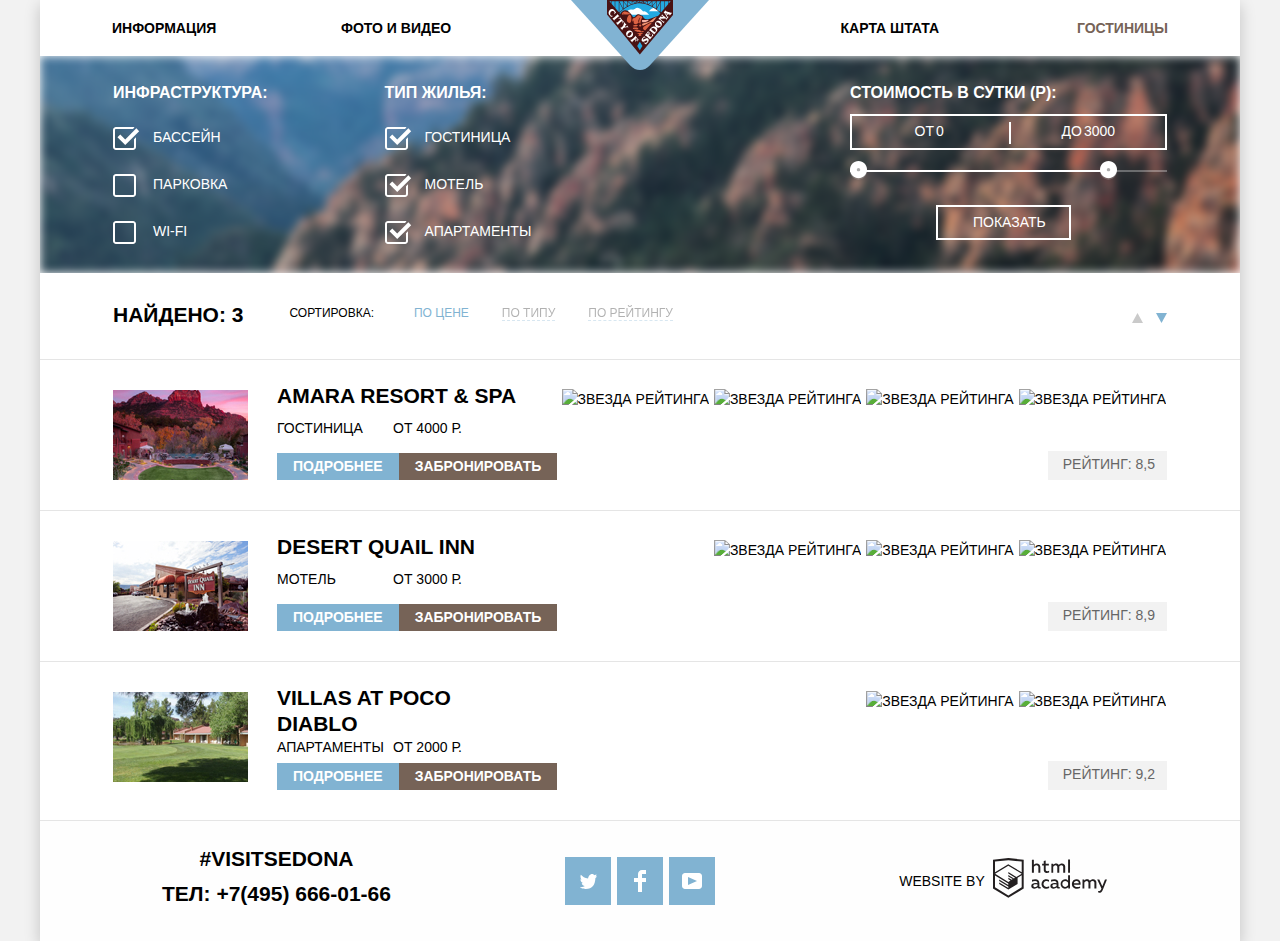
==== hotels.html @ 49b1ed69 "Декоративные элементы" ====
<!DOCTYPE html>
<html class="page" lang="ru">
  <head>
    <meta charset="utf-8">
    <title>HTML Academy: Седона</title>
    <link href="css/normalize.css" rel="stylesheet">
    <link href="css/style.css" rel="stylesheet">
  </head>
  <body class="page-body">

    <div class="page-wrapper">
      <header class="main-header">
        <nav class="main-navigation">
          <a class="main-header-logo" href="index.html">
            <img src="img/logo.svg" width="138" height="70" alt="Город Седона">
          </a>
          <ul class="site-navigation">
            <li class="menu-first-item"><a href="#">Информация</a></li>
            <li class="menu-second-item"><a href="#">Фото и видео</a></li>
            <li class="menu-third-item"><a href="#">Карта штата</a></li>
            <li class="menu-fourth-item link-current"><a href="hotels.html">Гостиницы</a></li>
          </ul>
        </nav>
      </header>

      <main class="container">
        <section class="filters-section">
          <div class="background-blur"></div>
          <div class="filters-wrapper">
            <h2 class="visually-hidden">Фильтр гостиниц</h2>
            <form class="filter" method="get" action="https://echo.htmlacademy.ru">
              <fieldset class="filter-item infrastructure-filter">
                <legend>Инфраструктура:</legend>
                <ul>
                  <li class="filter-option filter-checkbox">
                    <input class="visually-hidden filter-input-checkbox filter-input" type="checkbox" name="pool" id="filter-pool" value="Бассейн" checked>
                    <label for="filter-pool">Бассейн</label>
                  </li>
                  <li class="filter-option filter-checkbox">
                    <input class="visually-hidden filter-input-checkbox filter-input" type="checkbox" name="parking" id="filter-parking" value="Парковка">
                    <label for="filter-parking">Парковка</label>
                  </li>
                  <li class="filter-option filter-checkbox">
                    <input class="visually-hidden filter-input-checkbox filter-input" type="checkbox" name="wifi" id="filter-wifi" value="Wi-fi">
                    <label for="filter-wifi">Wi-fi</label>
                  </li>
                </ul>
              </fieldset>
              <fieldset class="filter-item hotel-type-filter">
                <legend>Тип жилья:</legend>
                <ul>
                  <li class="filter-option filter-checkbox">
                    <input class="visually-hidden filter-input-checkbox filter-input" type="checkbox" name="hotel" id="filter-hotel" value="Гостиница" checked>
                    <label for="filter-hotel">Гостиница</label>
                  </li>
                  <li class="filter-option filter-checkbox">
                    <input class="visually-hidden filter-input-checkbox filter-input" type="checkbox" name="motel" id="filter-motel" value="Мотель" checked>
                    <label for="filter-motel">Мотель</label>
                  </li>
                  <li class="filter-option filter-checkbox">
                    <input class="visually-hidden filter-input-checkbox filter-input" type="checkbox" name="apartament" id="filter-apartament" value="Апартаменты" checked>
                    <label for="filter-apartament">Апартаменты</label>
                  </li>
                </ul>
              </fieldset>
              <div class="filter-item-wrapper">
                <fieldset class="filter-item price-filter">
                  <legend>Стоимость в сутки (р):</legend>
                  <div class="range-filter">
                    <div class="price-controls">
                      <label class="min-price">
                      от <input type="number" name="min-price" value="0">
                      </label>
                      <label class="max-price">
                      до <input type="number" name="max-price" value="3000">
                      </label>
                    </div>
                    <div class="range-controls">
                      <div class="scale">
                        <div class="bar" style="width: 80%"></div>
                      </div>
                      <div class="toggle toggle-min" style="left: 0"></div>
                      <div class="toggle toggle-max" style="left: 250px"></div>
                    </div>
                  </div>
                </fieldset>
                <input class="show-button" type="submit" value="Показать">
              </div>
            </form>
          </div>
        </section>
        <section class="hotels">
          <h2 class="visually-hidden">Список гостиниц</h2>
          <div class="sort">
            <h3>Найдено: 3</h3>
            <div class="sort-section">
              <span>Сортировка:</span>
              <ul class="sort-list">
                <li class="sort-current"><a href="#">По цене</a></li>
                <li><a href="#">По типу</a></li>
                <li><a href="#">По рейтингу</a></li>
              </ul>
            </div>
            <div class="sort-direction">
              <a class="up" href="#">
                <span class="visually-hidden">По возрастанию</span>
                <svg width="11" height="10" viewBox="0 0 11 10" fill="none" xmlns="http://www.w3.org/2000/svg">
                  <path d="M5.5 0L0 10H11L5.5 0Z" fill="#CACACA"/>
                </svg>
              </a>
              <a class="down current-direction" href="#">
                <span class="visually-hidden">По убыванию</span>
                <svg width="11" height="10" viewBox="0 0 11 10" fill="none" xmlns="http://www.w3.org/2000/svg">
                  <path d="M5.5 10L0 0H11" fill="#81B3D2"/>
                </svg>
              </a>
            </div>
          </div>
          <ul class="hotels-list">
            <li class="hotels-item">
              <img class="hotels-image" src="img/Amara.jpg" width="135" height="90" alt="Гостиница Amara Resort & Spa">
              <div class="hotels-description">
                <h3><a class="hotels-name" href="#">Amara Resort & Spa</a></h3>
                <div class="price-wrapper">
                  <p>гостиница</p>
                  <p class="price">от <span>4000</span> р.</p>
                </div>
                <div class="hotels-action">
                  <button class="learn-more-button" type="button">Подробнее</button>
                  <button class="reservation-button" type="button">Забронировать</button>
                </div>
              </div>
              <div class="rating-container">
                <div>
                  <img src="img/star.svg" width="18" height="17" alt="звезда рейтинга">
                  <img src="img/star.svg" width="18" height="17" alt="звезда рейтинга">
                  <img src="img/star.svg" width="18" height="17" alt="звезда рейтинга">
                  <img src="img/star.svg" width="18" height="17" alt="звезда рейтинга">
                </div>
                <p class="rating">Рейтинг: 8,5</p>
              </div>
            </li>
            <li class="hotels-item">
              <img class="hotels-image" src="img/Desert.jpg" width="135" height="90" alt="Мотель Desert Quail Inn">
              <div class="hotels-description">
                <h3><a class="hotels-name" href="#">Desert Quail Inn</a></h3>
                <div class="price-wrapper">
                  <p>мотель</p>
                  <p class="price">от <span>3000</span> р.</p>
                </div>
                <div class="hotels-action">
                  <button class="learn-more-button" type="button">Подробнее</button>
                  <button class="reservation-button" type="button">Забронировать</button>
                </div>
              </div>
              <div class="rating-container">
                <div>
                  <img src="img/star.svg" width="18" height="17" alt="звезда рейтинга">
                  <img src="img/star.svg" width="18" height="17" alt="звезда рейтинга">
                  <img src="img/star.svg" width="18" height="17" alt="звезда рейтинга">
                </div>
                <p class="rating">Рейтинг: 8,9</p>
              </div>
            </li>
            <li class="hotels-item">
              <img class="hotels-image" src="img/Villas.jpg" width="135" height="90" alt="Апартаменты Villas at Poco Diablo">
              <div class="hotels-description">
                <h3><a class="hotels-name" href="#">Villas at Poco Diablo</a></h3>
                <div class="price-wrapper">
                  <p>апартаменты</p>
                  <p class="price">от <span>2000</span> р.</p>
                </div>
                <div class="hotels-action">
                  <button class="learn-more-button" type="button">Подробнее</button>
                  <button class="reservation-button" type="button">Забронировать</button>
                </div>
              </div>
              <div class="rating-container">
                <div>
                  <img src="img/star.svg" width="18" height="17" alt="звезда рейтинга">
                  <img src="img/star.svg" width="18" height="17" alt="звезда рейтинга">
                </div>
                <p class="rating">Рейтинг: 9,2</p>
              </div>
            </li>
          </ul>
        </section>
      </main>

      <footer class="main-footer">
        <div class="footer-contacts">
          <h3>#visitSEDONA</h3>
          <p>ТЕЛ: <a class="contacts-phone" href="tel:84956660166">+7(495) 666-01-66</a></p>
        </div>
        <div class="footer-social">
          <ul class="social-list">
            <li class="social-item">
              <a class="social-button" href="#">
                <span class="visually-hidden">Твиттер</span>
                <svg width="17" height="16" viewBox="0 0 17 16" fill="none" xmlns="http://www.w3.org/2000/svg">
                  <path d="M10.95 1.14409C12.635 0.648089 13.934 1.41409 14.527 2.32309C15.2 2.09209 15.858 1.84209 16.538 1.61509C16.5249 2.30145 16.2117 2.94761 15.681 3.38309C16.366 3.55309 16.985 2.89209 16.985 2.89209C16.816 3.89209 15.979 4.68009 15.422 4.91609C15.191 11.6661 12.247 16.1331 5.34498 15.9981H4.89898C4.48898 15.9981 0.734977 15.5381 0.000976562 14.1111C2.27198 14.3071 3.89398 13.6891 4.69398 12.9341C3.73398 12.6341 2.01498 12.4571 1.71498 9.98409C2.06398 10.0901 2.27898 10.2121 2.90498 10.1031C1.70498 9.24709 0.373977 8.53009 0.447977 6.33009C0.732977 6.65809 1.51498 6.86609 1.78798 6.80209C1.08498 6.56109 -0.182023 3.44209 0.893977 1.85009C2.71198 3.70409 4.62898 5.45609 8.04598 5.62309C8.25398 3.33009 9.18298 1.79309 10.95 1.14409Z" fill="white"/>
                </svg>
              </a>
            </li>
            <li class="social-item">
              <a class="social-button" href="#">
                <span class="visually-hidden">Фейсбук</span>
                <svg width="12" height="22" viewBox="0 0 12 22" fill="none" xmlns="http://www.w3.org/2000/svg">
                  <path d="M12 4V0H8C5.79086 0 4 1.79086 4 4V8H0V12H4V22H8V12H12V8H8V4H12Z" fill="white"/>
                </svg>
              </a>
            </li>
            <li class="social-item">
              <a class="social-button" href="#">
                <span class="visually-hidden">Ютуб</span>
                <svg width="20" height="16" viewBox="0 0 20 16" fill="none" xmlns="http://www.w3.org/2000/svg">
                  <path fill-rule="evenodd" clip-rule="evenodd" d="M3 0H17C18.65 0 20 1.35 20 3V13C20 14.65 18.65 16 17 16H3C1.35 16 0 14.65 0 13V3C0 1.35 1.35 0 3 0ZM6.027 4.002V11.998L15.014 8L6.027 4.002Z" fill="white"/>
                </svg>
              </a>
            </li>
          </ul>
        </div>
        <div class="footer-copyright">
          <p class="copyright-link">
            <span>Website by</span>
            <a href="https://htmlacademy.ru/intensive/htmlcss">
              <span class="visually-hidden">HTML Academy</span>
              <svg width="115" height="41" viewBox="0 0 115 41" fill="none" xmlns="http://www.w3.org/2000/svg">
              <path fill-rule="evenodd" clip-rule="evenodd" d="M15.5197 1.05737H15.3509L0 2.71895V31.4945L15.3509 40.8382L30.7018 31.4945V2.71895L15.5197 1.05737ZM77.0183 2.62185H75.0876V15.7311H77.0183V2.62185ZM40.8619 2.63264V7.76843C41.6131 6.9864 42.6386 6.5436 43.7105 6.53843C44.6823 6.47908 45.6329 6.84495 46.3253 7.54479C47.0177 8.24462 47.3866 9.21244 47.3399 10.2068V15.7634H45.367V10.4658C45.4231 9.94897 45.2754 9.43059 44.9566 9.02553C44.6377 8.62047 44.174 8.36218 43.6683 8.3079H43.3518C42.3456 8.36979 41.4321 8.9295 40.9041 9.80764V15.7634H38.8995V2.63264H40.8619ZM77.0183 31.4837H75.2775V30.0595C74.4828 31.1353 73.23 31.7538 71.9119 31.7211C69.4751 31.5528 67.5825 29.4822 67.5825 26.9845C67.5825 24.4867 69.4751 22.4162 71.9119 22.2479C73.1195 22.2052 74.2818 22.7203 75.0771 23.6505V18.3205H77.0183V31.4837ZM47.0656 30.0595C47.263 30.0515 47.4583 30.0152 47.6459 29.9516V31.3866C47.2482 31.5404 46.826 31.6172 46.4009 31.6132C45.6482 31.6769 44.9394 31.2429 44.639 30.5342C43.7036 31.31 42.5302 31.7227 41.3261 31.6995C39.733 31.6995 38.256 30.804 38.256 28.9482C38.256 26.65 40.3661 25.9379 42.1702 25.9379C42.9402 25.9505 43.707 26.0408 44.4596 26.2076V25.884C44.4596 24.805 43.6578 23.9742 42.1491 23.9742C41.0585 23.9764 39.9804 24.2116 38.9839 24.6647V22.8305C40.0678 22.451 41.204 22.2506 42.3495 22.2371C44.8394 22.2371 46.3693 23.4455 46.3693 26.1753V29.4121C46.3546 29.5668 46.401 29.721 46.4981 29.8406C46.5951 29.9601 46.7349 30.035 46.8862 30.0487H47.0656V30.0595ZM40.2711 28.8403C40.298 29.229 40.4761 29.5905 40.7655 29.844C41.055 30.0974 41.4317 30.2217 41.8115 30.189H41.9275C42.8819 30.1906 43.7973 29.8022 44.4702 29.11V27.5779C43.842 27.4414 43.2026 27.3655 42.5605 27.3513C41.5055 27.3513 40.2817 27.7074 40.2817 28.8403H40.2711ZM56.0229 22.9384C55.1962 22.4632 54.2596 22.2246 53.3115 22.2479H52.9422C51.7332 22.2873 50.5891 22.8166 49.7619 23.7192C48.9347 24.6218 48.4923 25.8236 48.5321 27.06V27.5024C48.6957 30.0004 50.805 31.8921 53.2482 31.7318C54.2519 31.7555 55.2477 31.5452 56.1601 31.1168V29.2718C55.3769 29.7215 54.4945 29.9591 53.5963 29.9624C52.5199 30.0288 51.4963 29.4793 50.9385 28.5356C50.3806 27.5918 50.3806 26.4095 50.9385 25.4658C51.4963 24.522 52.5199 23.9725 53.5963 24.039C54.461 24.0357 55.3066 24.2989 56.0229 24.7942V22.9384ZM66.1514 30.0595C66.3488 30.0515 66.5441 30.0152 66.7317 29.9516V31.3866C66.334 31.5404 65.9118 31.6172 65.4867 31.6132C64.734 31.6769 64.0252 31.2429 63.7248 30.5342C62.7894 31.31 61.616 31.7227 60.4119 31.6995C58.8188 31.6995 57.3417 30.804 57.3417 28.9482C57.3417 26.65 59.4518 25.9379 61.256 25.9379C62.0259 25.9505 62.7928 26.0408 63.5454 26.2076V25.884C63.5454 24.805 62.7436 23.9742 61.2349 23.9742C60.1443 23.9764 59.0662 24.2116 58.0697 24.6647V22.8305C59.1536 22.451 60.2897 22.2506 61.4353 22.2371C63.9252 22.2371 65.455 23.4455 65.455 26.1753V29.4121C65.4404 29.5668 65.4868 29.721 65.5838 29.8406C65.6809 29.9601 65.8207 30.035 65.972 30.0487H66.1514V30.0595ZM59.855 29.8481C59.5632 29.5943 59.3837 29.2311 59.3569 28.8403H59.378C59.378 27.7074 60.5385 27.3513 61.6569 27.3513C62.299 27.3655 62.9383 27.4414 63.5665 27.5779V29.11C62.8937 29.8022 61.9782 30.1906 61.0239 30.189H60.9078C60.5263 30.2247 60.1469 30.1019 59.855 29.8481ZM69.3271 26.9305C69.3271 25.2859 70.6308 23.9526 72.239 23.9526L72.2601 24.0066C73.4742 24.0066 74.5742 24.7382 75.0665 25.8732V28.0311C74.5856 29.1871 73.4673 29.9296 72.239 29.9084C70.6308 29.9084 69.3271 28.5752 69.3271 26.9305ZM83.3486 22.2479C86.8408 22.2479 88.0541 25.1395 87.4844 27.7397H80.922C81.1436 29.3582 82.6839 30.0163 84.2876 30.0163C85.2509 30.0196 86.2027 29.8021 87.0729 29.3797V31.1061C86.0736 31.5421 84.9939 31.7519 83.9078 31.7211C81.2385 31.7211 78.8963 30.189 78.8963 26.9521C78.8362 25.7502 79.2482 24.5736 80.0408 23.6841C80.8334 22.7945 81.9408 22.2658 83.1165 22.2155H83.3486V22.2479ZM80.8693 26.1753C80.9704 24.8237 82.1216 23.8104 83.4436 23.9095H83.4858C84.1064 23.8531 84.7196 24.08 85.1612 24.5295C85.6028 24.979 85.8275 25.6051 85.7752 26.24H80.8693V26.1753ZM89.489 31.4621V22.4961H91.2298V23.575C91.9777 22.7197 93.041 22.2229 94.1628 22.2047C95.2951 22.1328 96.3712 22.7163 96.9482 23.7153C97.7407 22.8335 98.8477 22.3161 100.018 22.2803C100.952 22.2327 101.859 22.6011 102.507 23.2901C103.154 23.9792 103.478 24.9213 103.394 25.8732V31.4837H101.39V25.9271C101.437 25.4734 101.306 25.0191 101.024 24.6647C100.743 24.3104 100.336 24.0852 99.8917 24.039H99.6174C98.7512 24.0941 97.9525 24.536 97.4335 25.2474V31.4837H95.4289V25.9271C95.4728 25.47 95.3357 25.0139 95.0481 24.6611C94.7606 24.3082 94.3467 24.088 93.8991 24.0497H93.6881C92.7466 24.1344 91.8915 24.6449 91.3564 25.4416V31.5161H89.5312L89.489 31.4621ZM113.977 22.4745H111.972L109.324 29.2718L106.306 22.4853H104.196L108.417 31.5484L108.237 32.0016C107.72 33.3611 107.003 34.0516 106.053 34.0516C105.75 34.0548 105.447 34.0112 105.156 33.9221V35.6161C105.536 35.7125 105.926 35.7632 106.317 35.7671C107.646 35.7671 108.902 35.0226 109.851 32.6813L113.977 22.4745ZM52.689 6.78658V3.54974L50.7266 4.01369V6.73264H49.144V8.49132H50.7899V12.9905C50.7231 13.817 51.0244 14.6301 51.61 15.2038C52.1955 15.7775 53.0028 16.0505 53.8073 15.9468C54.5996 15.9535 55.3875 15.8259 56.139 15.5692V13.8429C55.5727 14.0781 54.9672 14.199 54.356 14.199C53.2165 14.199 52.689 13.8105 52.689 12.6237V8.5129H55.8541V6.78658H52.689ZM58.3862 15.7526V6.75421H60.1376V7.83316C60.8811 6.97655 61.9403 6.476 63.0601 6.45211C64.1624 6.38099 65.2146 6.93142 65.8032 7.88711C66.5958 7.00534 67.7028 6.48794 68.8734 6.45211C69.8138 6.41462 70.7233 6.79859 71.364 7.50353C72.0046 8.20846 72.3126 9.16418 72.2073 10.1205V15.7418H70.2028V10.1853C70.2499 9.73151 70.1184 9.27721 69.8373 8.92287C69.5561 8.56853 69.1485 8.34334 68.7046 8.29711H68.4619C67.5957 8.35228 66.797 8.7942 66.278 9.50553V15.7418H64.2734V10.1853C64.3206 9.73151 64.1891 9.27721 63.9079 8.92287C63.6268 8.56853 63.2191 8.34334 62.7752 8.29711H62.5326C61.5911 8.38181 60.736 8.89229 60.2009 9.68895V15.7634H58.3862V15.7526ZM28.6972 30.3033L28.7078 30.2968L28.6972 30.3184V30.3033ZM28.6972 18.3205V30.3033L15.3509 38.4321L2.00459 30.3184V18.5147L15.2876 26.6068V28.0311L6.18257 22.5284V23.9418L15.3404 29.5632V31.0629L6.19312 25.4955V26.9521L15.3509 32.5734L24.5826 26.9197V20.8129L28.6972 18.3205ZM28.7078 16.7776L25.0362 18.9355L23.3482 20.0145L15.3087 15.0837V16.4971L22.156 20.7266L22.0083 20.8237L20.9532 21.4063L15.2876 17.9537V19.3995L19.761 22.1184L18.706 22.8413L15.3298 20.7913V22.2047L17.5454 23.5426L15.2982 24.9021L2.11009 16.864L15.3087 8.72869L28.7078 16.7776ZM15.2876 7.27211L28.7078 15.3534V4.56395L15.3615 3.12895L2.01514 4.56395V15.3534L15.2876 7.27211Z" fill="#231F20"/>
              </svg>
            </a>
          </p>
        </div>
      </footer>
    </div>

  </body>
</html>
---- css/style.css ----
@font-face {
  font-family: "PT Sans";
  font-style: normal;
  font-weight: 400;
  src: local("PT Sans"), local("PTSans"),
    url("../fonts/PTSans.woff2") format("woff2"),
    url("../fonts/PTSans.woff") format("woff");
  font-display: swap;
}

@font-face {
  font-family: "PT Sans";
  font-style: normal;
  font-weight: 700;
  src: local("PT Sans Bold"), local("PTSans-Bold"),
    url("../fonts/PTSans-Bold.woff2") format("woff2"),
    url("../fonts/PTSans-Bold.woff") format("woff");
}

/* Variables */

:root {
  --basic-black: #000000;
  --basic-white: #ffffff;
  --basic-blue: #81B3D2;
  --basic-grey: #EEEEEE;
  --basic-brown: #766357;
  --main-grey: #F2F2F2;
  --basic-dark-grey: #666666;

  --special-darker-blue: #669EC0;
  --special-dark-blue: #5496BD;
  --special-darker-brown: #604E43;
  --special-dark-brown: #503E33;
  --special-white: rgba(255, 255, 255, 0.3);
  --special-grey: #E5E5E5;
  --special-grey-input: #EBEBEB;
  --special-grey-sort: #CACACA;
  --special-grey-search: #A9A9A9;
  --special-grey-toggle: #ABABAB;
}

/* Global */

body {
  min-width: 1220px;
  margin: 0;
  padding: 0;
  font-family: "PT Sans", Arial, sans-serif;
  font-size: 14px;
  line-height: 21px;
  font-weight: 400;
  color: var(--basic-black);
  text-transform: uppercase;
  background-color: var(--main-grey);
}

.page a {
  text-decoration: none;
}

img {
  max-width: 100%;
  height: auto;
}

.page {
  height: 100%;
}

.page-wrapper {
  width: 1200px;
  min-height: 100%;
  display: grid;
  grid-template-rows: min-content 1fr min-content;
  align-content: start;
  margin: 0 auto;
  box-shadow: 0 5px 15px 0 rgba(0, 1, 1, 0.2);
}

.visually-hidden {
  position: absolute;
  width: 1px;
  height: 1px;
  margin: -1px;
  border: 0;
  padding: 0;
  white-space: nowrap;
  clip-path: inset(100%);
  clip: rect(0 0 0 0);
  overflow: hidden;
}

/* Main navigation */

.main-header {
  width: 1200px;
  background-color: var(--basic-white);
}

.main-navigation {
  position: relative;
  font-size: 14px;
  line-height: 26px;
  font-weight: 700;
  color: var(--basic-black);
  background-color: transparent;
}

.main-header-logo {
  position: absolute;
  width: 138px;
  height: 70px;
  z-index: 3;
  margin-left: auto;
  margin-right: auto;
  left: 0;
  right: 0;
}

.main-header-logo img {
  width: 138px;
  height: 70px;
}

.site-navigation {
  display: flex;
  padding: 15px 72px;
  margin: 0;
  text-align: left;
  list-style: none;
}

.site-navigation li {
  flex: 1;
}

.menu-second-item {
  padding-right: 70px;
}

.menu-third-item {
  padding-left: 70px;
}

.menu-third-item,
.menu-fourth-item {
  text-align: right;
}

.hotels-name,
.copyright-image,
.site-navigation a {
  color: var(--basic-black);
}

.hotels-name:hover,
.copyright-image:hover,
.site-navigation a:hover{
  color: var(--basic-blue);
}

.hotels-name:active,
.copyright-image:active,
.site-navigation a:active {
  color: var(--basic-black);
  opacity: 0.3;
}

.link-current a {
  color: var(--basic-brown);
}

/* Main content */

.container {
  width: 1200px;
  margin: 0 auto;
  background-color: var(--basic-white);
}

.welcome-wrapper {
  position: relative;
  display: flex;
  flex-direction: column;
  background-image: url(../img/background-photo.jpg);
  background-position: top;
  background-repeat: no-repeat;
  text-align: center;
  padding-top: 76px;
  padding-bottom: 82px;
}

.welcome {
  width: 456px;
  height: 350px;
  align-self: center;
}

.welcome-wrapper::after {
  content: "  ";
  position: absolute;
  bottom: -1px;
  left: 0;
  left: auto;
  width: 100%;
  height: 57px;
  background-image: url(../img/Background-shape.svg);
  background-repeat: no-repeat;
  background-position: 0 0;
}

.reasons-section {
  background-color: var(--basic-white);
}

.reasons-list {
  background-color: var(--basic-grey);
}

.reasons {
  text-align: center;
  padding-top: 43px;
  padding-bottom: 52px;
}

.reasons p {
  font-size: 14px;
  line-height: 26px;
  font-weight: 400;
  padding: 0;
  margin: 0;
}

.reasons h2 {
  font-size: 21px;
  line-height: 26px;
  font-weight: 700;
  margin: 0;
  margin-bottom: 43px;
}

.reasons-item p {
  font-size: 14px;
  line-height: 21px;
  font-weight: 400;
  padding: 0;
  margin: 0;
}

.reason-number {
  margin-bottom: 23px;
}

.reasons-section h3 {
  max-width: 150px;
  font-size: 21px;
  line-height: 21px;
  font-weight: 700;
  margin: 0 auto;
  margin-bottom: 25px;
}

.first-reason {
  display: grid;
  grid-template-columns: 2fr 1fr;
  margin: 0;
  padding: 0;
}

.second-reason {
  display: grid;
  grid-template-columns: 1fr 2fr;
  margin: 0;
  padding: 0;
}

.primary-reason {
  padding-right: 45px;
  padding-left: 45px;
  color: var(--basic-white);
  background-color: var(--basic-blue);
}

.primary-reason-image {
  min-width: 800px;
  height: 256px;
  background-color: var(--basic-brown);
}

.reasons-item {
  text-align: center;
  padding-top: 47px;
  padding-bottom: 54px;
}

.recommendations-list {
  display: flex;
  align-items: baseline;
  margin: 0;
  padding: 0;
  list-style: none;
}

.recommendations-list p {
  font-size: 14px;
  line-height: 21px;
  margin: 0;
}

.recommendations-item {
  width: 400px;
  text-align: center;
  padding: 55px 50px;
  padding-bottom: 85px;
  display: flex;
  flex-direction: column;
  align-items: center;
}

.recommendations-item img {
  margin-bottom: 26px;
}

.reasons-list {
  display: flex;
  margin: 0;
  padding: 0;
  list-style: none;
}

.another-reason {
  width: 400px;
  padding-right: 71px;
  padding-left: 71px;
}

.reasons-section .reason-number {
  margin-bottom: 23px;
}

.hotel-search {
  position: relative;
  text-align: center;
  padding-top: 58px;
}

.hotel-search h2 {
  font-size: 30px;
  line-height: 24px;
  font-weight: 700;
  text-align: center;
  margin: 0;
  margin-bottom: 32px;
}

.hotel-search p {
  font-size: 14px;
  line-height: 24px;
  font-weight: 400;
  margin: 0;
  margin-bottom: 44px;
}

.modal {
  width: 458px;
  position: absolute;
  background-color: var(--basic-white);
  margin-left: auto;
  margin-right: auto;
  padding: 55px 55px;
  left: 0;
  right: 0;
  box-shadow: 0 7px 15px rgba(0, 1, 1, 0.15);
}

.modal-show {
  display: block;
  animation: bounce 0.6s;
}

.hotel-search-form,
.date-form-wrapper input[value],
.people-number-wrapper input[value] {
  font-size: 14px;
  line-height: 26px;
  font-weight: 700;
  text-transform: uppercase;
  color: var(--basic-black);
  margin: 0;
}

.people-number-wrapper input[value] {
  text-align: center;
}

.date-people-form {
  width: 458px;
  display: flex;
  flex-wrap: wrap;
  align-content: space-between;
  margin-bottom: 54px;
}

.date-form-wrapper input[type="text"] {
  width: 325px;
  height: 26px;
  background-color: var(--main-grey);
  padding: 6px 13px;
  padding-right: 8px;
  border: none;
  outline: none;
}

.date-form-wrapper input[type="text"]:hover {
  background-color: var(--special-grey-input);
}

.date-form-wrapper input[type="text"]:focus {
  background-color: var(--basic-white);
  outline: 2px solid var(--special-grey);
  outline-offset: -2px;
}

.people-number,
.date-form-wrapper {
  width: 100%;
  display: flex;
  flex-wrap: nowrap;
  justify-content: space-between;
  align-items: center;
}

.adults-label {
  margin-right: 13px;
}

.adults {
  margin-right: 25px;
}

.date-people-form p {
  position: relative;
  font-size: 14px;
  line-height: 26px;
  font-weight: 700;
  text-transform: uppercase;
  color: var(--basic-black);
  margin: 0;
  margin-bottom: 30px;
}

.calendar {
  position: absolute;
  left: 430px;
  width: 21px;
  height: 23px;
  right: 0;
}

.people-number input[type="number"] {
  width: 36px;
  height: 26px;
  background-color: var(--main-grey);
  border: none;
  outline:none;
}

input::-webkit-outer-spin-button,
input::-webkit-inner-spin-button {
  -webkit-appearance: none;
}

.people-number-wrapper {
  width: 88px;
  height: 26px;
  display: flex;
  justify-content: space-between;
  align-items: center;
  padding: 6px 13px;
  background-color: var(--main-grey);
}

.calendar path,
.plus path,
.minus rect {
  fill: var(--special-grey-search);
}

.calendar:hover path,
.plus:hover path,
.minus:hover rect {
  fill: var(--basic-black);
}

.calendar:active path,
.plus:active path,
.minus:active rect {
  fill: var(--basic-blue);
}

.map {
  height: 473px;
  background-color: var(--basic-grey);
}

/* Buttons */

.modal-button {
  width: 568px;
  font-size: 21px;
  line-height: 26px;
  font-weight: 700;
  text-align: center;
  color: var(--basic-white);
  vertical-align: middle;
  text-transform: uppercase;
  background-color: var(--basic-brown);
  border: none;
  outline:none;
  padding: 30px 130px;
}

.reservation-button {
  font-size: 14px;
  line-height: 21px;
  font-weight: 700;
  text-align: center;
  color: var(--basic-white);
  vertical-align: middle;
  text-transform: uppercase;
  background-color: var(--basic-brown);
  border: none;
  outline:none;
}

.modal-button:hover,
.reservation-button:hover {
  background-color: var(--special-darker-brown);
}

.modal-button:active,
.reservation-button:active {
  background-color: var(--special-dark-brown);
  color: var(--special-white);
  border: none;
}

.search-button {
  width: 458px;
  font-size: 21px;
  line-height: 26px;
  font-weight: 700;
  text-align: center;
  color: var(--basic-white);
  vertical-align: middle;
  text-transform: uppercase;
  background-color: var(--basic-blue);
  border: none;
  outline: none;
  padding: 16px 185px;
}

.learn-more-button {
  font-size: 14px;
  line-height: 21px;
  font-weight: 700;
  text-align: center;
  color: var(--basic-white);
  vertical-align: middle;
  text-transform: uppercase;
  background-color: var(--basic-blue);
  border: none;
  outline:none;
}

.search-button:hover,
.learn-more-button:hover{
  background-color: var(--special-darker-blue);
}

.search-button:active,
.learn-more-button:active {
  background-color: var(--special-dark-blue);
  color: var(--special-white);
}

/* Hotels form */

.filters-section {
  position: relative;
  min-height: 217px;
  overflow: hidden;
}

.filters-wrapper {
  position: absolute;
  width: 1056px;
  padding: 26px 73px;
  padding-bottom: 5px;
  z-index: 2;
}

.background-blur {
  position: absolute;
  min-height: 217px;
  width: 1200px;
  z-index: 1;
  background-image: url(../img/background-photo.jpg);
  background-position: bottom;
  background-repeat: no-repeat;
  filter: blur(5px);
}

.filter {
  display: flex;
  flex-direction: row;
}

.infrastructure-filter {
  margin: 0;
  margin-right: 115px;
}

.hotel-type-filter {
  margin-right: auto;
}

.filter-item {
  max-width: 140px;
  padding: 0;
  border: none;
}

.filter-item ul {
  list-style: none;
  padding: 0;
  margin: 0;
}

.filter-item li {
  padding-left: 40px;
}

.range-filter {
  width: 317px;
}

.filter-item legend {
  font-size: 16px;
  line-height: 21px;
  text-transform: uppercase;
  font-weight: 700;
  color: var(--basic-white);
  margin-bottom: 24px;
}

.filter-option {
  margin-bottom: 26px;
}

.filter-option label {
  position: relative;
  display: block;
  cursor: pointer;
  user-select: none;
}

.filter-input-checkbox + label::before {
  content: "";
  position: absolute;
  top: 0;
  left: -40px;
  width: 23px;
  height: 23px;
  background-image: url(../img/checkbox-off.svg);
}

.filter-input-checkbox:checked + label::before {
  content: "";
  position: absolute;
  top: 0;
  left: -40px;
  width: 27px;
  height: 23px;
  background-image: url(../img/checkbox-on.svg);
  background-repeat: no-repeat;
  background-position: 0 0;
}

.filter-option label,
.price-controls label {
  text-transform: uppercase;
  font-size: 14px;
  line-height: 21px;
  font-weight: 400;
  color: var(--basic-white);
}

.filter-item-wrapper {
  display: flex;
  flex-direction: column;
}

.price-filter legend {
  margin-bottom: 11px;
}

.price-controls {
  position: relative;
  display: flex;
  width: 313px;
  min-height: 30px;
  border: 2px solid var(--basic-white);
  margin: 0;
  margin-bottom: 20px;
  padding-bottom: 2px;
}

.price-controls::after {
  content: "";
  position: absolute;
  width: 2px;
  height: 22px;
  left: 157px;
  top: 6px;
  background-color: var(--basic-white);
}

.price-controls input {
  width: 50px;
  max-height: 21px;
  margin-left: 10px;
  text-align: left;
  color: var(--basic-white);
  background-color: transparent;
  border: none;
  outline: none;
  font-family: inherit;
  font-size: inherit;
  margin: 0;
}

.price-controls label {
  flex: 1;
  display: flex;
  justify-content: center;
  align-items: center;
}

.min-price {
  padding-left: 33px;
}

.max-price {
  padding-left: 15px;
}

.range-controls {
  position: relative;
}

.range-controls .scale {
  height: 2px;
  background: var(--special-white);
  margin-bottom: 33px;
}

.range-controls .bar {
  height: 2px;
  background: var(--basic-white);
}

.range-controls .toggle {
  position: absolute;
  top: -9px;
  width: 19px;
  height: 19px;
  padding: 0;
  background-image: url(../img/range-control.svg);
  background-size: contain;
  background-repeat: no-repeat;
  cursor: pointer;
}

.range-controls .toggle:hover {
  position: absolute;
  top: -10px;
  width: 23px;
  height: 22px;
  padding: 0;
  background-image: url(../img/range-control.svg);
  background-size: contain;
  background-repeat: no-repeat;
  cursor: pointer;
}

.show-button {
  width: 135px;
  font-size: 14px;
  line-height: 21px;
  font-weight: 400;
  text-align: center;
  color: var(--basic-white);
  vertical-align: middle;
  text-transform: uppercase;
  background-color: transparent;
  border: 2px solid var(--basic-white);
  outline: none;
  padding: 5px 35px;
  margin-right: 10px;
  align-self: center;
}

/* Hotels */

.hotels h3 {
  font-size: 21px;
  line-height: 26px;
  font-weight: 700;
}

.sort {
  font-size: 12px;
  line-height: 18px;
  font-weight: 400;
  display: flex;
  align-items: flex-start;
  padding: 29px 73px;
  padding-bottom: 31px;
}

.sort h3 {
  margin: 0;
  margin-right: 46px;
}

.sort-section {
  display: flex;
  align-items: flex-start;
  margin-right: auto;
  padding-top: 2px;
}

.sort-section span {
  margin-right: 40px;
}

.sort-list {
  display: flex;
  align-items: flex-start;
  list-style: none;
  padding: 0;
  margin: 0;
}

.sort-list li {
  margin-right: 33px;
}

.sort-list a {
  color: var(--basic-black);
  opacity: 0.3;
  border-bottom: 1px dashed var(--basic-blue);
}

.sort-list a:hover {
  color: var(--basic-blue);
  opacity: 1;
  border-bottom: 1px dashed;
}

.sort-list a:active {
  color: var(--basic-black);
  opacity: 1;
}

.sort-direction a path {
  fill: var(--special-grey-sort);
}

.sort-direction a:hover path {
  fill: var(--basic-blue);
}

.sort-direction a:active path {
  fill: var(--basic-black);
}

.current-direction svg path {
  fill: var(--basic-blue);
}

.sort-current a {
  color: var(--basic-blue);
  opacity: 1;
  border: none;
}

.sort-direction {
  align-self: flex-end;
}

.up {
  margin-right: 10px;
}

.hotels-list {
  padding: 0;
  margin: 0;
  list-style: none;
}

.hotels-list p {
  margin: 0;
  padding-bottom: 5px;
}

.hotels-list h3 {
  margin: 0;
}

.hotels-item {
  display: grid;
  grid-template-columns: max-content 1fr max-content;
  padding: 0 73px;
  padding-top: 23px;
  padding-bottom: 30px;
  border-top: 1px solid var(--special-grey);
  border-bottom: 1px solid var(--special-grey);
}

.hotels-item + .hotels-item {
  border-bottom: 1px solid var(--special-grey);
  border-top: none;
}

.hotels-image {
  width: 135px;
  height: 90px;
  margin-right: 29px;
  padding-top: 7px;
}

.price-wrapper {
  width: 258px;
  display: flex;
  justify-content: space-between;
}

.price {
  width: 142px;
}

.hotels-action {
  width: 256px;
  display: flex;
  justify-content: space-between;
}

.hotels-action button {
  padding: 3px 16px;
}

.hotels-description {
  max-width: 258px;
  display: flex;
  flex-direction: column;
  justify-content: space-between;
}

.rating-container {
  display: flex;
  flex-direction: column;
  justify-content: space-between;
  align-items: flex-end;
  padding-top: 6px;
}

.rating-container img {
  margin-right: 1px;
}

.rating-container:last-child {
  margin-right: 0;
}

.rating {
  padding: 3px 12px;
  padding-left: 15px;
  color: var(--basic-dark-grey);
  background-color: var(--main-grey);
}

/* Main footer */

.main-footer {
  width: 1054px;
  display: grid;
  grid-template-columns: 1fr 1fr 1fr;
  margin: 0 auto;
  padding: 0 73px;
  color: var(--basic-black);
  background-color: rgba(255, 255, 255, 0.9);
}

.footer-contacts {
  padding-top: 25px;
}

.footer-contacts h3,
.footer-contacts p {
  font-size: 21px;
  line-height: 26px;
  font-weight: 700;
  text-align: center;
}

.footer-contacts h3 {
  margin: 0;
  margin-bottom: 9px;
}

.footer-contacts p {
  margin: 0;
}

.footer-contacts a {
  color: var(--basic-black);
  text-decoration: none;
}

.footer-social {
  padding: 36px 125px;
}

.social-list {
  display: flex;
  flex-wrap: wrap;
  justify-content: space-between;
  width: 150px;
  margin: 0;
  padding: 0;
  list-style: none;
}

.social-button {
  display: flex;
  align-items: center;
  justify-content: center;
  width: 46px;
  height: 48px;
  background-color: var(--basic-blue);
  color: inherit;
}

.social-button:hover{
  background-color: var(--special-darker-blue);
}

.social-button:active {
  background-color: var(--special-dark-blue);
}
.social-button:active path {
  fill: var(--special-white);
}

.footer-copyright {
  font-size: 14px;
  line-height: 26px;
  font-weight: 400;
  align-self: center;
  color: var(--basic-black);
}

.footer-copyright p {
  display: flex;
  justify-content: center;
  align-items: center;
  margin: 0;
}

.footer-copyright span {
  margin-right: 8px;
}

.footer-copyright a path{
  color: var(--basic-black);
}

.footer-copyright a:hover path{
  fill: var(--basic-blue);
}

.footer-copyright a:active path{
  color: var(--basic-black);
  opacity: 0.3;
}
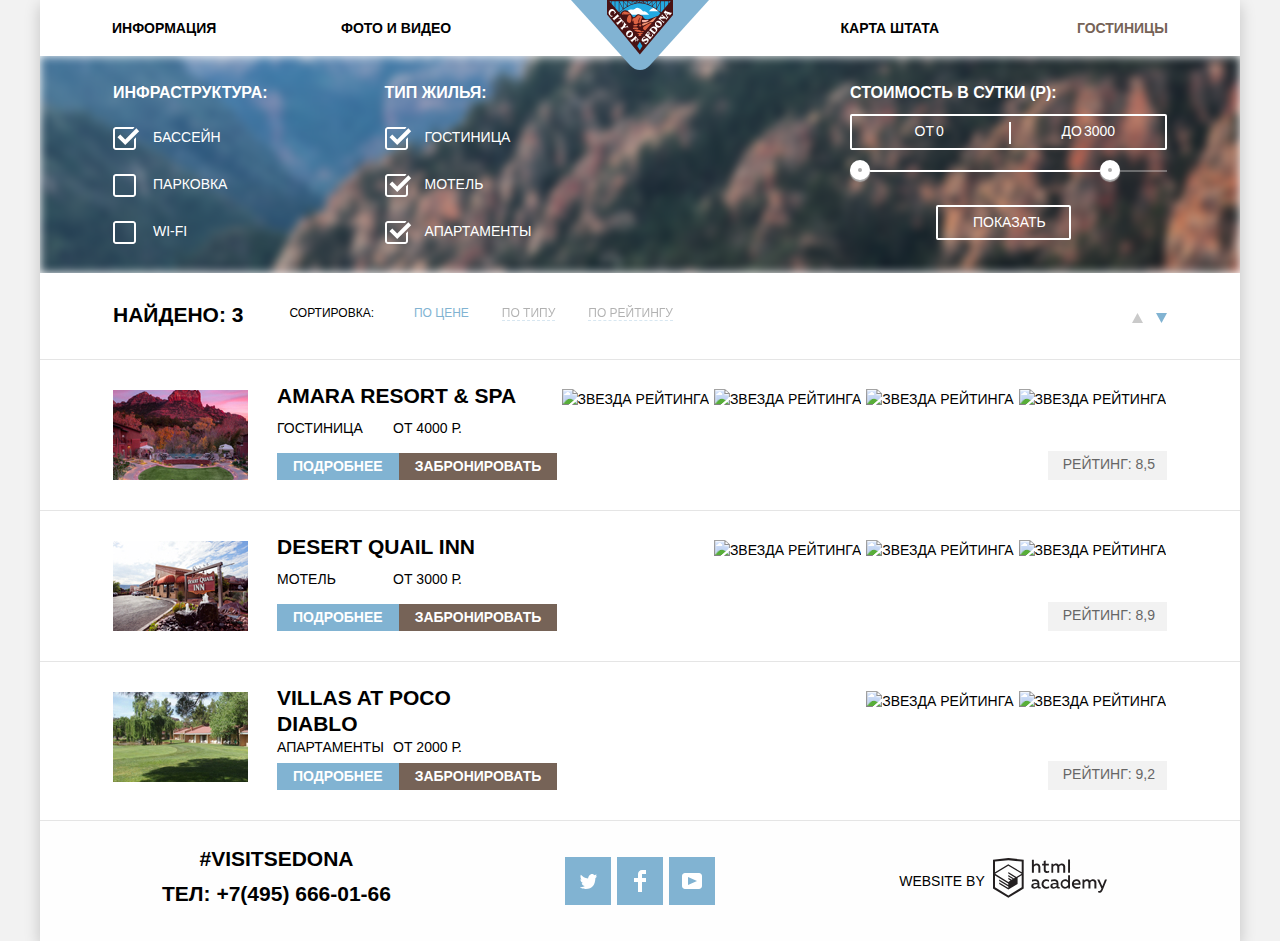
==== commit 93065bd1: "Завершаем верстку внутренней страницы" ====
--- a/hotels.html
+++ b/hotels.html
@@ -84,7 +84,7 @@
                     </div>
                   </div>
                 </fieldset>
-                <input class="show-button" type="submit" value="Показать">
+                <button class="show-button" type="submit">Показать</button>
               </div>
             </form>
           </div>
--- a/css/style.css
+++ b/css/style.css
@@ -191,7 +191,7 @@
   padding-bottom: 82px;
 }
 
-.welcome {
+.welcome-wrapper img {
   width: 456px;
   height: 350px;
   align-self: center;
@@ -283,11 +283,16 @@
 }
 
 .primary-reason-image {
-  min-width: 800px;
+  width: 800px;
   height: 256px;
   background-color: var(--basic-brown);
 }
 
+.primary-reason-image img {
+  width: 800px;
+  height: 256px;
+}
+
 .reasons-item {
   text-align: center;
   padding-top: 47px;
@@ -312,14 +317,29 @@
   width: 400px;
   text-align: center;
   padding: 55px 50px;
-  padding-bottom: 85px;
+  padding-bottom: 84px;
   display: flex;
   flex-direction: column;
   align-items: center;
 }
 
 .recommendations-item img {
-  margin-bottom: 26px;
+  margin-bottom: 27px;
+}
+
+.living {
+  width: 75px;
+  height: 72px;
+}
+
+.food {
+  width: 77px;
+  height: 70px;
+}
+
+.souvenirs {
+  width: 64px;
+  height: 77px;
 }
 
 .reasons-list {
@@ -499,6 +519,10 @@
   fill: var(--basic-blue);
 }
 
+.map img {
+  width: 1200px;
+}
+
 .map {
   height: 473px;
   background-color: var(--basic-grey);
@@ -688,6 +712,14 @@
   background-position: 0 0;
 }
 
+.filter-input-checkbox:disabled + label::before {
+  background-image: url(../img/disabled-checkbox-off.svg);
+}
+
+.filter-input-checkbox:checked:disabled + label::before {
+  background-image: url(../img/disabled-checkbox-on.svg);
+}
+
 .filter-option label,
 .price-controls label {
   text-transform: uppercase;
@@ -712,6 +744,7 @@
   width: 313px;
   min-height: 30px;
   border: 2px solid var(--basic-white);
+  border-radius: 2px;
   margin: 0;
   margin-bottom: 20px;
   padding-bottom: 2px;
@@ -773,25 +806,27 @@
 
 .range-controls .toggle {
   position: absolute;
-  top: -9px;
-  width: 19px;
-  height: 19px;
-  padding: 0;
-  background-image: url(../img/range-control.svg);
-  background-size: contain;
-  background-repeat: no-repeat;
+  top: -10px;
+  width: 4px;
+  height: 4px;
+  padding: 0;
+  border: 8px solid var(--basic-white);
+  background-color: var(--special-grey-toggle);
+  border-radius: 50%;
+  box-shadow: 0 2px 1px 0 var(--special-grey-toggle);
   cursor: pointer;
 }
 
 .range-controls .toggle:hover {
   position: absolute;
-  top: -10px;
-  width: 23px;
-  height: 22px;
-  padding: 0;
-  background-image: url(../img/range-control.svg);
-  background-size: contain;
-  background-repeat: no-repeat;
+  top: -12px;
+  width: 5px;
+  height: 5px;
+  padding: 0;
+  border: 10px solid var(--basic-white);
+  background-color: var(--special-grey-toggle);
+  border-radius: 50%;
+  box-shadow: 0 2px 1px 0 var(--special-grey-toggle);
   cursor: pointer;
 }
 
@@ -806,12 +841,18 @@
   text-transform: uppercase;
   background-color: transparent;
   border: 2px solid var(--basic-white);
+  border-radius: 2px;
   outline: none;
   padding: 5px 35px;
   margin-right: 10px;
   align-self: center;
 }
 
+.show-button:hover {
+  color: var(--basic-black);
+  background-color: var(--basic-white);
+}
+
 /* Hotels */
 
 .hotels h3 {
@@ -918,6 +959,10 @@
 
 .hotels-list h3 {
   margin: 0;
+}
+
+.hotels-item:first-child {
+  border-top: 1px solid var(--special-grey);
 }
 
 .hotels-item {
@@ -926,13 +971,7 @@
   padding: 0 73px;
   padding-top: 23px;
   padding-bottom: 30px;
-  border-top: 1px solid var(--special-grey);
   border-bottom: 1px solid var(--special-grey);
-}
-
-.hotels-item + .hotels-item {
-  border-bottom: 1px solid var(--special-grey);
-  border-top: none;
 }
 
 .hotels-image {
@@ -978,6 +1017,8 @@
 }
 
 .rating-container img {
+  width: 18px;
+  height: 17px;
   margin-right: 1px;
 }
 
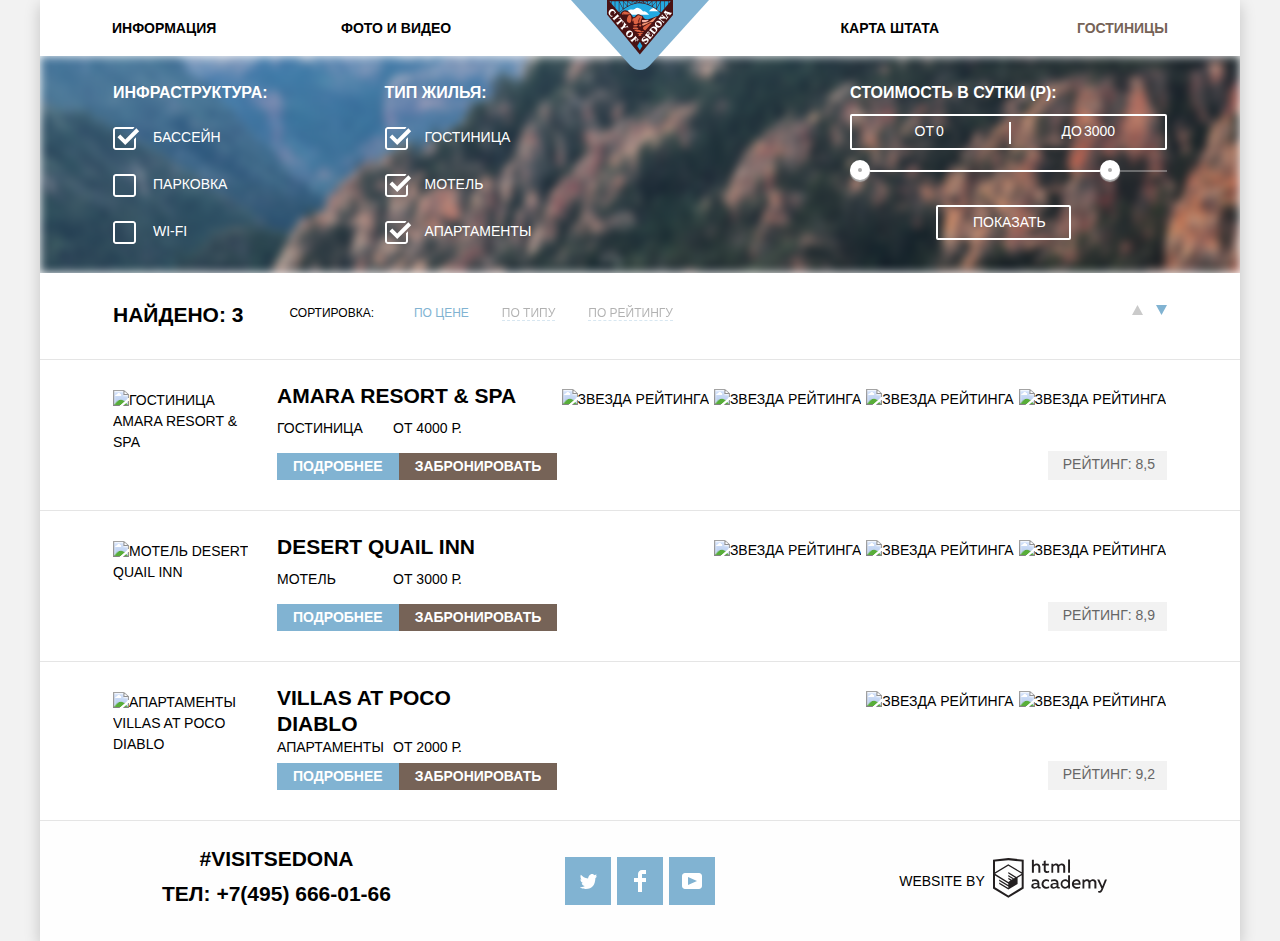
==== commit ff2527a7: "Внесение правок" ====
--- a/hotels.html
+++ b/hotels.html
@@ -69,18 +69,18 @@
                   <div class="range-filter">
                     <div class="price-controls">
                       <label class="min-price">
-                      от <input type="number" name="min-price" value="0">
+                      от <input type="text" name="min-price" value="0">
                       </label>
                       <label class="max-price">
-                      до <input type="number" name="max-price" value="3000">
+                      до <input type="text" name="max-price" value="3000">
                       </label>
                     </div>
                     <div class="range-controls">
                       <div class="scale">
                         <div class="bar" style="width: 80%"></div>
                       </div>
-                      <div class="toggle toggle-min" style="left: 0"></div>
-                      <div class="toggle toggle-max" style="left: 250px"></div>
+                      <div class="toggle toggle-min" aria-label="Минимум" style="left: 0"></div>
+                      <div class="toggle toggle-max" aria-label="Максимум" style="left: 250px"></div>
                     </div>
                   </div>
                 </fieldset>
@@ -101,16 +101,16 @@
                 <li><a href="#">По рейтингу</a></li>
               </ul>
             </div>
-            <div class="sort-direction">
-              <a class="up" href="#">
+            <div class="sort-direction-wrapper">
+              <a class="up sort-direction" href="#">
                 <span class="visually-hidden">По возрастанию</span>
                 <svg width="11" height="10" viewBox="0 0 11 10" fill="none" xmlns="http://www.w3.org/2000/svg">
                   <path d="M5.5 0L0 10H11L5.5 0Z" fill="#CACACA"/>
                 </svg>
               </a>
-              <a class="down current-direction" href="#">
+              <a class="down sort-direction" href="#">
                 <span class="visually-hidden">По убыванию</span>
-                <svg width="11" height="10" viewBox="0 0 11 10" fill="none" xmlns="http://www.w3.org/2000/svg">
+                <svg class="current-direction" width="11" height="10" viewBox="0 0 11 10" fill="none" xmlns="http://www.w3.org/2000/svg">
                   <path d="M5.5 10L0 0H11" fill="#81B3D2"/>
                 </svg>
               </a>
@@ -118,7 +118,7 @@
           </div>
           <ul class="hotels-list">
             <li class="hotels-item">
-              <img class="hotels-image" src="img/Amara.jpg" width="135" height="90" alt="Гостиница Amara Resort & Spa">
+              <img class="hotels-image" src="img/amara.jpg" width="135" height="90" alt="Гостиница Amara Resort & Spa">
               <div class="hotels-description">
                 <h3><a class="hotels-name" href="#">Amara Resort & Spa</a></h3>
                 <div class="price-wrapper">
@@ -141,7 +141,7 @@
               </div>
             </li>
             <li class="hotels-item">
-              <img class="hotels-image" src="img/Desert.jpg" width="135" height="90" alt="Мотель Desert Quail Inn">
+              <img class="hotels-image" src="img/desert.jpg" width="135" height="90" alt="Мотель Desert Quail Inn">
               <div class="hotels-description">
                 <h3><a class="hotels-name" href="#">Desert Quail Inn</a></h3>
                 <div class="price-wrapper">
@@ -163,7 +163,7 @@
               </div>
             </li>
             <li class="hotels-item">
-              <img class="hotels-image" src="img/Villas.jpg" width="135" height="90" alt="Апартаменты Villas at Poco Diablo">
+              <img class="hotels-image" src="img/villas.jpg" width="135" height="90" alt="Апартаменты Villas at Poco Diablo">
               <div class="hotels-description">
                 <h3><a class="hotels-name" href="#">Villas at Poco Diablo</a></h3>
                 <div class="price-wrapper">
@@ -223,7 +223,7 @@
         <div class="footer-copyright">
           <p class="copyright-link">
             <span>Website by</span>
-            <a href="https://htmlacademy.ru/intensive/htmlcss">
+            <a class="footer-copyright-link" href="https://htmlacademy.ru/intensive/htmlcss">
               <span class="visually-hidden">HTML Academy</span>
               <svg width="115" height="41" viewBox="0 0 115 41" fill="none" xmlns="http://www.w3.org/2000/svg">
               <path fill-rule="evenodd" clip-rule="evenodd" d="M15.5197 1.05737H15.3509L0 2.71895V31.4945L15.3509 40.8382L30.7018 31.4945V2.71895L15.5197 1.05737ZM77.0183 2.62185H75.0876V15.7311H77.0183V2.62185ZM40.8619 2.63264V7.76843C41.6131 6.9864 42.6386 6.5436 43.7105 6.53843C44.6823 6.47908 45.6329 6.84495 46.3253 7.54479C47.0177 8.24462 47.3866 9.21244 47.3399 10.2068V15.7634H45.367V10.4658C45.4231 9.94897 45.2754 9.43059 44.9566 9.02553C44.6377 8.62047 44.174 8.36218 43.6683 8.3079H43.3518C42.3456 8.36979 41.4321 8.9295 40.9041 9.80764V15.7634H38.8995V2.63264H40.8619ZM77.0183 31.4837H75.2775V30.0595C74.4828 31.1353 73.23 31.7538 71.9119 31.7211C69.4751 31.5528 67.5825 29.4822 67.5825 26.9845C67.5825 24.4867 69.4751 22.4162 71.9119 22.2479C73.1195 22.2052 74.2818 22.7203 75.0771 23.6505V18.3205H77.0183V31.4837ZM47.0656 30.0595C47.263 30.0515 47.4583 30.0152 47.6459 29.9516V31.3866C47.2482 31.5404 46.826 31.6172 46.4009 31.6132C45.6482 31.6769 44.9394 31.2429 44.639 30.5342C43.7036 31.31 42.5302 31.7227 41.3261 31.6995C39.733 31.6995 38.256 30.804 38.256 28.9482C38.256 26.65 40.3661 25.9379 42.1702 25.9379C42.9402 25.9505 43.707 26.0408 44.4596 26.2076V25.884C44.4596 24.805 43.6578 23.9742 42.1491 23.9742C41.0585 23.9764 39.9804 24.2116 38.9839 24.6647V22.8305C40.0678 22.451 41.204 22.2506 42.3495 22.2371C44.8394 22.2371 46.3693 23.4455 46.3693 26.1753V29.4121C46.3546 29.5668 46.401 29.721 46.4981 29.8406C46.5951 29.9601 46.7349 30.035 46.8862 30.0487H47.0656V30.0595ZM40.2711 28.8403C40.298 29.229 40.4761 29.5905 40.7655 29.844C41.055 30.0974 41.4317 30.2217 41.8115 30.189H41.9275C42.8819 30.1906 43.7973 29.8022 44.4702 29.11V27.5779C43.842 27.4414 43.2026 27.3655 42.5605 27.3513C41.5055 27.3513 40.2817 27.7074 40.2817 28.8403H40.2711ZM56.0229 22.9384C55.1962 22.4632 54.2596 22.2246 53.3115 22.2479H52.9422C51.7332 22.2873 50.5891 22.8166 49.7619 23.7192C48.9347 24.6218 48.4923 25.8236 48.5321 27.06V27.5024C48.6957 30.0004 50.805 31.8921 53.2482 31.7318C54.2519 31.7555 55.2477 31.5452 56.1601 31.1168V29.2718C55.3769 29.7215 54.4945 29.9591 53.5963 29.9624C52.5199 30.0288 51.4963 29.4793 50.9385 28.5356C50.3806 27.5918 50.3806 26.4095 50.9385 25.4658C51.4963 24.522 52.5199 23.9725 53.5963 24.039C54.461 24.0357 55.3066 24.2989 56.0229 24.7942V22.9384ZM66.1514 30.0595C66.3488 30.0515 66.5441 30.0152 66.7317 29.9516V31.3866C66.334 31.5404 65.9118 31.6172 65.4867 31.6132C64.734 31.6769 64.0252 31.2429 63.7248 30.5342C62.7894 31.31 61.616 31.7227 60.4119 31.6995C58.8188 31.6995 57.3417 30.804 57.3417 28.9482C57.3417 26.65 59.4518 25.9379 61.256 25.9379C62.0259 25.9505 62.7928 26.0408 63.5454 26.2076V25.884C63.5454 24.805 62.7436 23.9742 61.2349 23.9742C60.1443 23.9764 59.0662 24.2116 58.0697 24.6647V22.8305C59.1536 22.451 60.2897 22.2506 61.4353 22.2371C63.9252 22.2371 65.455 23.4455 65.455 26.1753V29.4121C65.4404 29.5668 65.4868 29.721 65.5838 29.8406C65.6809 29.9601 65.8207 30.035 65.972 30.0487H66.1514V30.0595ZM59.855 29.8481C59.5632 29.5943 59.3837 29.2311 59.3569 28.8403H59.378C59.378 27.7074 60.5385 27.3513 61.6569 27.3513C62.299 27.3655 62.9383 27.4414 63.5665 27.5779V29.11C62.8937 29.8022 61.9782 30.1906 61.0239 30.189H60.9078C60.5263 30.2247 60.1469 30.1019 59.855 29.8481ZM69.3271 26.9305C69.3271 25.2859 70.6308 23.9526 72.239 23.9526L72.2601 24.0066C73.4742 24.0066 74.5742 24.7382 75.0665 25.8732V28.0311C74.5856 29.1871 73.4673 29.9296 72.239 29.9084C70.6308 29.9084 69.3271 28.5752 69.3271 26.9305ZM83.3486 22.2479C86.8408 22.2479 88.0541 25.1395 87.4844 27.7397H80.922C81.1436 29.3582 82.6839 30.0163 84.2876 30.0163C85.2509 30.0196 86.2027 29.8021 87.0729 29.3797V31.1061C86.0736 31.5421 84.9939 31.7519 83.9078 31.7211C81.2385 31.7211 78.8963 30.189 78.8963 26.9521C78.8362 25.7502 79.2482 24.5736 80.0408 23.6841C80.8334 22.7945 81.9408 22.2658 83.1165 22.2155H83.3486V22.2479ZM80.8693 26.1753C80.9704 24.8237 82.1216 23.8104 83.4436 23.9095H83.4858C84.1064 23.8531 84.7196 24.08 85.1612 24.5295C85.6028 24.979 85.8275 25.6051 85.7752 26.24H80.8693V26.1753ZM89.489 31.4621V22.4961H91.2298V23.575C91.9777 22.7197 93.041 22.2229 94.1628 22.2047C95.2951 22.1328 96.3712 22.7163 96.9482 23.7153C97.7407 22.8335 98.8477 22.3161 100.018 22.2803C100.952 22.2327 101.859 22.6011 102.507 23.2901C103.154 23.9792 103.478 24.9213 103.394 25.8732V31.4837H101.39V25.9271C101.437 25.4734 101.306 25.0191 101.024 24.6647C100.743 24.3104 100.336 24.0852 99.8917 24.039H99.6174C98.7512 24.0941 97.9525 24.536 97.4335 25.2474V31.4837H95.4289V25.9271C95.4728 25.47 95.3357 25.0139 95.0481 24.6611C94.7606 24.3082 94.3467 24.088 93.8991 24.0497H93.6881C92.7466 24.1344 91.8915 24.6449 91.3564 25.4416V31.5161H89.5312L89.489 31.4621ZM113.977 22.4745H111.972L109.324 29.2718L106.306 22.4853H104.196L108.417 31.5484L108.237 32.0016C107.72 33.3611 107.003 34.0516 106.053 34.0516C105.75 34.0548 105.447 34.0112 105.156 33.9221V35.6161C105.536 35.7125 105.926 35.7632 106.317 35.7671C107.646 35.7671 108.902 35.0226 109.851 32.6813L113.977 22.4745ZM52.689 6.78658V3.54974L50.7266 4.01369V6.73264H49.144V8.49132H50.7899V12.9905C50.7231 13.817 51.0244 14.6301 51.61 15.2038C52.1955 15.7775 53.0028 16.0505 53.8073 15.9468C54.5996 15.9535 55.3875 15.8259 56.139 15.5692V13.8429C55.5727 14.0781 54.9672 14.199 54.356 14.199C53.2165 14.199 52.689 13.8105 52.689 12.6237V8.5129H55.8541V6.78658H52.689ZM58.3862 15.7526V6.75421H60.1376V7.83316C60.8811 6.97655 61.9403 6.476 63.0601 6.45211C64.1624 6.38099 65.2146 6.93142 65.8032 7.88711C66.5958 7.00534 67.7028 6.48794 68.8734 6.45211C69.8138 6.41462 70.7233 6.79859 71.364 7.50353C72.0046 8.20846 72.3126 9.16418 72.2073 10.1205V15.7418H70.2028V10.1853C70.2499 9.73151 70.1184 9.27721 69.8373 8.92287C69.5561 8.56853 69.1485 8.34334 68.7046 8.29711H68.4619C67.5957 8.35228 66.797 8.7942 66.278 9.50553V15.7418H64.2734V10.1853C64.3206 9.73151 64.1891 9.27721 63.9079 8.92287C63.6268 8.56853 63.2191 8.34334 62.7752 8.29711H62.5326C61.5911 8.38181 60.736 8.89229 60.2009 9.68895V15.7634H58.3862V15.7526ZM28.6972 30.3033L28.7078 30.2968L28.6972 30.3184V30.3033ZM28.6972 18.3205V30.3033L15.3509 38.4321L2.00459 30.3184V18.5147L15.2876 26.6068V28.0311L6.18257 22.5284V23.9418L15.3404 29.5632V31.0629L6.19312 25.4955V26.9521L15.3509 32.5734L24.5826 26.9197V20.8129L28.6972 18.3205ZM28.7078 16.7776L25.0362 18.9355L23.3482 20.0145L15.3087 15.0837V16.4971L22.156 20.7266L22.0083 20.8237L20.9532 21.4063L15.2876 17.9537V19.3995L19.761 22.1184L18.706 22.8413L15.3298 20.7913V22.2047L17.5454 23.5426L15.2982 24.9021L2.11009 16.864L15.3087 8.72869L28.7078 16.7776ZM15.2876 7.27211L28.7078 15.3534V4.56395L15.3615 3.12895L2.01514 4.56395V15.3534L15.2876 7.27211Z" fill="#231F20"/>
--- a/css/style.css
+++ b/css/style.css
@@ -156,7 +156,13 @@
 
 .hotels-name:hover,
 .copyright-image:hover,
-.site-navigation a:hover{
+.site-navigation a:hover {
+  color: var(--basic-blue);
+}
+
+.hotels-name:focus,
+.copyright-image:focus,
+.site-navigation a:focus {
   color: var(--basic-blue);
 }
 
@@ -183,6 +189,7 @@
   position: relative;
   display: flex;
   flex-direction: column;
+  background-color: var(--basic-blue);
   background-image: url(../img/background-photo.jpg);
   background-position: top;
   background-repeat: no-repeat;
@@ -205,7 +212,7 @@
   left: auto;
   width: 100%;
   height: 57px;
-  background-image: url(../img/Background-shape.svg);
+  background-image: url(../img/background-shape.svg);
   background-repeat: no-repeat;
   background-position: 0 0;
 }
@@ -225,18 +232,20 @@
 }
 
 .reasons p {
+  max-width: 520px;
   font-size: 14px;
   line-height: 26px;
   font-weight: 400;
   padding: 0;
-  margin: 0;
+  margin: 0 auto;
 }
 
 .reasons h2 {
+  max-width: 470px;
   font-size: 21px;
   line-height: 26px;
   font-weight: 700;
-  margin: 0;
+  margin: 0 auto;
   margin-bottom: 43px;
 }
 
@@ -253,7 +262,7 @@
 }
 
 .reasons-section h3 {
-  max-width: 150px;
+  max-width: 151px;
   font-size: 21px;
   line-height: 21px;
   font-weight: 700;
@@ -262,15 +271,13 @@
 }
 
 .first-reason {
-  display: grid;
-  grid-template-columns: 2fr 1fr;
+  display: flex;
   margin: 0;
   padding: 0;
 }
 
 .second-reason {
-  display: grid;
-  grid-template-columns: 1fr 2fr;
+  display: flex;
   margin: 0;
   padding: 0;
 }
@@ -282,18 +289,26 @@
   background-color: var(--basic-blue);
 }
 
-.primary-reason-image {
+.first-reason-image {
   width: 800px;
-  height: 256px;
   background-color: var(--basic-brown);
-}
-
-.primary-reason-image img {
+  background-image: url(../img/first-reason.jpg);
+  background-position: bottom;
+  background-repeat: no-repeat;
+  background-size: cover;
+}
+
+.second-reason-image {
   width: 800px;
-  height: 256px;
+  background-color: var(--basic-brown);
+  background-image: url(../img/second-reason.jpg);
+  background-position: bottom;
+  background-repeat: no-repeat;
+  background-size: cover;
 }
 
 .reasons-item {
+  flex: 1;
   text-align: center;
   padding-top: 47px;
   padding-bottom: 54px;
@@ -366,37 +381,97 @@
 }
 
 .hotel-search h2 {
+  max-width: 435px;
   font-size: 30px;
   line-height: 24px;
   font-weight: 700;
   text-align: center;
-  margin: 0;
+  margin: 0 auto;
   margin-bottom: 32px;
 }
 
 .hotel-search p {
+  max-width: 435px;
   font-size: 14px;
   line-height: 24px;
   font-weight: 400;
-  margin: 0;
+  margin: 0 auto;
   margin-bottom: 44px;
 }
 
 .modal {
+  position: absolute;
   width: 458px;
-  position: absolute;
   background-color: var(--basic-white);
   margin-left: auto;
   margin-right: auto;
   padding: 55px 55px;
+  display: block;
   left: 0;
   right: 0;
+  top: 100%;
   box-shadow: 0 7px 15px rgba(0, 1, 1, 0.15);
+  z-index: 1;
 }
 
 .modal-show {
   display: block;
-  animation: bounce 0.6s;
+  pointer-events: all;
+  animation: rolldown 0.6s;
+}
+
+.modal-close {
+  pointer-events: none;
+  animation: rollup 0.6s forwards;
+}
+
+.modal-error {
+  animation: shake 0.6s;
+}
+
+@keyframes rolldown {
+  0% {
+    opacity: 0;
+    transform: translateY(-100%);
+  }
+
+  100% {
+    opacity: 1;
+    transform: translateY(0px);
+  }
+}
+
+@keyframes rollup {
+  0% {
+    opacity: 1;
+    transform: translateY(0px);
+  }
+
+  100% {opacity: 0;
+    transform: translateY(-100%);
+  }
+}
+
+@keyframes shake {
+  0%,
+  100% {
+    transform: translateX(0);
+  }
+
+  10%,
+  30%,
+  50%,
+  70%,
+  90% {
+    transform: translateX(-10px);
+  }
+
+  20%,
+  40%,
+  60%,
+  80% {
+    transform: translateX(10px);
+  }
 }
 
 .hotel-search-form,
@@ -432,11 +507,13 @@
   outline: none;
 }
 
-.date-form-wrapper input[type="text"]:hover {
+.date-form-wrapper input[type="text"]:hover,
+.people-number-wrapper input[type="text"]:hover {
   background-color: var(--special-grey-input);
 }
 
-.date-form-wrapper input[type="text"]:focus {
+.date-form-wrapper input[type="text"]:focus,
+.people-number-wrapper input[type="text"]:focus {
   background-color: var(--basic-white);
   outline: 2px solid var(--special-grey);
   outline-offset: -2px;
@@ -452,7 +529,7 @@
 }
 
 .adults-label {
-  margin-right: 13px;
+  margin-right: 15px;
 }
 
 .adults {
@@ -478,27 +555,46 @@
   right: 0;
 }
 
-.people-number input[type="number"] {
-  width: 36px;
-  height: 26px;
+.people-number-wrapper {
+  position: relative;
+}
+
+.people-number-wrapper input[type="text"] {
+  width: 110px;
+  height: 38px;
   background-color: var(--main-grey);
   border: none;
-  outline:none;
-}
-
-input::-webkit-outer-spin-button,
-input::-webkit-inner-spin-button {
-  -webkit-appearance: none;
-}
-
-.people-number-wrapper {
-  width: 88px;
-  height: 26px;
-  display: flex;
-  justify-content: space-between;
-  align-items: center;
-  padding: 6px 13px;
-  background-color: var(--main-grey);
+  outline: none;
+}
+
+.minus-wrapper {
+  position: absolute;
+  top: 0;
+  left: 0;
+  height: 34px;
+  width: 39px;
+  padding-top: 4px;
+}
+
+.plus-wrapper {
+  position: absolute;
+  top: 0;
+  right: 0;
+  height: 30px;
+  width: 39px;
+  padding-top: 8px;
+}
+
+.minus {
+  width: 12px;
+  height: 3px;
+  margin: 0 auto;
+}
+
+.plus {
+  width: 12px;
+  height: 12px;
+  margin: 0 auto;
 }
 
 .calendar path,
@@ -513,24 +609,40 @@
   fill: var(--basic-black);
 }
 
+.calendar:focus path,
+.plus:focus path,
+.minus:focus rect {
+  fill: var(--basic-black);
+  outline: none;
+}
+
+.calendar:focus,
+.plus:focus,
+.minus:focus {
+  outline: none;
+}
+
 .calendar:active path,
 .plus:active path,
 .minus:active rect {
   fill: var(--basic-blue);
 }
 
-.map img {
+.map {
+  height: 594px;
+  background-image: url(../img/map.png);
+  background-color: var(--basic-grey);
+}
+
+.map iframe {
   width: 1200px;
-}
-
-.map {
-  height: 473px;
-  background-color: var(--basic-grey);
+  height: 594px;
 }
 
 /* Buttons */
 
 .modal-button {
+  position: relative;
   width: 568px;
   font-size: 21px;
   line-height: 26px;
@@ -541,7 +653,8 @@
   text-transform: uppercase;
   background-color: var(--basic-brown);
   border: none;
-  outline:none;
+  outline: none;
+  z-index: 3;
   padding: 30px 130px;
 }
 
@@ -555,19 +668,25 @@
   text-transform: uppercase;
   background-color: var(--basic-brown);
   border: none;
-  outline:none;
+  outline: none;
 }
 
 .modal-button:hover,
 .reservation-button:hover {
   background-color: var(--special-darker-brown);
+}
+
+.modal-button:focus,
+.reservation-button:focus {
+  background-color: var(--special-darker-brown);
+  outline: 2px solid var(--basic-black);
+  outline-offset: -2px;
 }
 
 .modal-button:active,
 .reservation-button:active {
   background-color: var(--special-dark-brown);
   color: var(--special-white);
-  border: none;
 }
 
 .search-button {
@@ -595,12 +714,18 @@
   text-transform: uppercase;
   background-color: var(--basic-blue);
   border: none;
-  outline:none;
+  outline: none;
 }
 
 .search-button:hover,
-.learn-more-button:hover{
+.learn-more-button:hover {
   background-color: var(--special-darker-blue);
+}
+
+.search-button:focus,
+.learn-more-button:focus {
+  background-color: var(--special-darker-blue);
+  outline: 2px solid var(--basic-black);
 }
 
 .search-button:active,
@@ -630,6 +755,7 @@
   min-height: 217px;
   width: 1200px;
   z-index: 1;
+  background-color: var(--basic-brown);
   background-image: url(../img/background-photo.jpg);
   background-position: bottom;
   background-repeat: no-repeat;
@@ -698,6 +824,10 @@
   width: 23px;
   height: 23px;
   background-image: url(../img/checkbox-off.svg);
+}
+
+.filter-input-checkbox:focus + label::before {
+  outline: 2px solid  var(--basic-black);
 }
 
 .filter-input-checkbox:checked + label::before {
@@ -853,6 +983,11 @@
   background-color: var(--basic-white);
 }
 
+.show-button:focus {
+  color: var(--basic-black);
+  background-color: var(--basic-white);
+}
+
 /* Hotels */
 
 .hotels h3 {
@@ -911,24 +1046,34 @@
   border-bottom: 1px dashed;
 }
 
+.sort-list a:focus {
+  color: var(--basic-blue);
+  opacity: 1;
+  outline: 2px solid var(--basic-black);
+}
+
 .sort-list a:active {
   color: var(--basic-black);
   opacity: 1;
 }
 
-.sort-direction a path {
+.sort-direction path {
   fill: var(--special-grey-sort);
 }
 
-.sort-direction a:hover path {
+.sort-direction:hover path {
+  fill: var(--basic-black);
+}
+
+.sort-direction:focus path {
+  fill: var(--basic-black);
+}
+
+.sort-direction:active path {
   fill: var(--basic-blue);
 }
 
-.sort-direction a:active path {
-  fill: var(--basic-black);
-}
-
-.current-direction svg path {
+.current-direction path {
   fill: var(--basic-blue);
 }
 
@@ -958,6 +1103,7 @@
 }
 
 .hotels-list h3 {
+  max-width: 258px;
   margin: 0;
 }
 
@@ -982,8 +1128,9 @@
 }
 
 .price-wrapper {
-  width: 258px;
-  display: flex;
+  max-width: 258px;
+  display: flex;
+  flex-wrap: wrap;
   justify-content: space-between;
 }
 
@@ -1043,6 +1190,11 @@
   padding: 0 73px;
   color: var(--basic-black);
   background-color: rgba(255, 255, 255, 0.9);
+  z-index: 1;
+}
+
+.main-page-footer {
+  margin-top: -120px;
 }
 
 .footer-contacts {
@@ -1095,7 +1247,8 @@
   color: inherit;
 }
 
-.social-button:hover{
+.social-button:hover,
+.social-button:focus {
   background-color: var(--special-darker-blue);
 }
 
@@ -1125,15 +1278,16 @@
   margin-right: 8px;
 }
 
-.footer-copyright a path{
-  color: var(--basic-black);
-}
-
-.footer-copyright a:hover path{
+.footer-copyright-link path {
+  color: var(--basic-black);
+}
+
+.footer-copyright-link:hover path,
+.footer-copyright-link:focus path {
   fill: var(--basic-blue);
 }
 
-.footer-copyright a:active path{
-  color: var(--basic-black);
+.footer-copyright-link:active path {
+  fill: var(--basic-black);
   opacity: 0.3;
 }
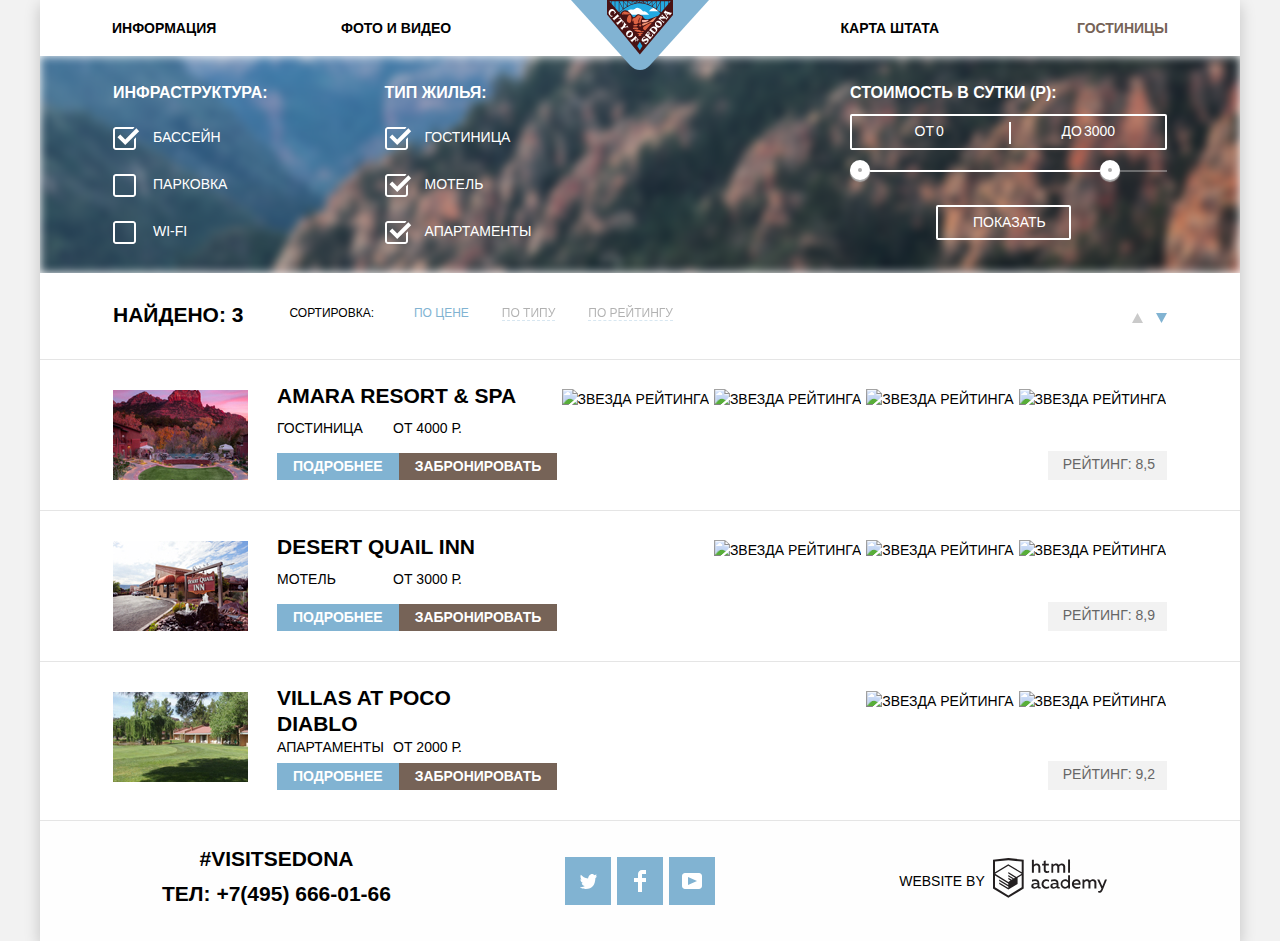
==== commit 970a1571: "Revert "Внесение правок"" ====
--- a/hotels.html
+++ b/hotels.html
@@ -4,7 +4,7 @@
     <meta charset="utf-8">
     <title>HTML Academy: Седона</title>
     <link href="css/normalize.css" rel="stylesheet">
-    <link href="css/style.css" rel="stylesheet">
+    <link href="css/style.min.css" rel="stylesheet">
   </head>
   <body class="page-body">
 
@@ -69,18 +69,18 @@
                   <div class="range-filter">
                     <div class="price-controls">
                       <label class="min-price">
-                      от <input type="text" name="min-price" value="0">
+                      от <input type="number" name="min-price" value="0">
                       </label>
                       <label class="max-price">
-                      до <input type="text" name="max-price" value="3000">
+                      до <input type="number" name="max-price" value="3000">
                       </label>
                     </div>
                     <div class="range-controls">
                       <div class="scale">
                         <div class="bar" style="width: 80%"></div>
                       </div>
-                      <div class="toggle toggle-min" aria-label="Минимум" style="left: 0"></div>
-                      <div class="toggle toggle-max" aria-label="Максимум" style="left: 250px"></div>
+                      <div class="toggle toggle-min" style="left: 0"></div>
+                      <div class="toggle toggle-max" style="left: 250px"></div>
                     </div>
                   </div>
                 </fieldset>
@@ -101,16 +101,16 @@
                 <li><a href="#">По рейтингу</a></li>
               </ul>
             </div>
-            <div class="sort-direction-wrapper">
-              <a class="up sort-direction" href="#">
+            <div class="sort-direction">
+              <a class="up" href="#">
                 <span class="visually-hidden">По возрастанию</span>
                 <svg width="11" height="10" viewBox="0 0 11 10" fill="none" xmlns="http://www.w3.org/2000/svg">
                   <path d="M5.5 0L0 10H11L5.5 0Z" fill="#CACACA"/>
                 </svg>
               </a>
-              <a class="down sort-direction" href="#">
+              <a class="down current-direction" href="#">
                 <span class="visually-hidden">По убыванию</span>
-                <svg class="current-direction" width="11" height="10" viewBox="0 0 11 10" fill="none" xmlns="http://www.w3.org/2000/svg">
+                <svg width="11" height="10" viewBox="0 0 11 10" fill="none" xmlns="http://www.w3.org/2000/svg">
                   <path d="M5.5 10L0 0H11" fill="#81B3D2"/>
                 </svg>
               </a>
@@ -118,7 +118,7 @@
           </div>
           <ul class="hotels-list">
             <li class="hotels-item">
-              <img class="hotels-image" src="img/amara.jpg" width="135" height="90" alt="Гостиница Amara Resort & Spa">
+              <img class="hotels-image" src="img/Amara.jpg" width="135" height="90" alt="Гостиница Amara Resort & Spa">
               <div class="hotels-description">
                 <h3><a class="hotels-name" href="#">Amara Resort & Spa</a></h3>
                 <div class="price-wrapper">
@@ -141,7 +141,7 @@
               </div>
             </li>
             <li class="hotels-item">
-              <img class="hotels-image" src="img/desert.jpg" width="135" height="90" alt="Мотель Desert Quail Inn">
+              <img class="hotels-image" src="img/Desert.jpg" width="135" height="90" alt="Мотель Desert Quail Inn">
               <div class="hotels-description">
                 <h3><a class="hotels-name" href="#">Desert Quail Inn</a></h3>
                 <div class="price-wrapper">
@@ -163,7 +163,7 @@
               </div>
             </li>
             <li class="hotels-item">
-              <img class="hotels-image" src="img/villas.jpg" width="135" height="90" alt="Апартаменты Villas at Poco Diablo">
+              <img class="hotels-image" src="img/Villas.jpg" width="135" height="90" alt="Апартаменты Villas at Poco Diablo">
               <div class="hotels-description">
                 <h3><a class="hotels-name" href="#">Villas at Poco Diablo</a></h3>
                 <div class="price-wrapper">
@@ -223,7 +223,7 @@
         <div class="footer-copyright">
           <p class="copyright-link">
             <span>Website by</span>
-            <a class="footer-copyright-link" href="https://htmlacademy.ru/intensive/htmlcss">
+            <a href="https://htmlacademy.ru/intensive/htmlcss">
               <span class="visually-hidden">HTML Academy</span>
               <svg width="115" height="41" viewBox="0 0 115 41" fill="none" xmlns="http://www.w3.org/2000/svg">
               <path fill-rule="evenodd" clip-rule="evenodd" d="M15.5197 1.05737H15.3509L0 2.71895V31.4945L15.3509 40.8382L30.7018 31.4945V2.71895L15.5197 1.05737ZM77.0183 2.62185H75.0876V15.7311H77.0183V2.62185ZM40.8619 2.63264V7.76843C41.6131 6.9864 42.6386 6.5436 43.7105 6.53843C44.6823 6.47908 45.6329 6.84495 46.3253 7.54479C47.0177 8.24462 47.3866 9.21244 47.3399 10.2068V15.7634H45.367V10.4658C45.4231 9.94897 45.2754 9.43059 44.9566 9.02553C44.6377 8.62047 44.174 8.36218 43.6683 8.3079H43.3518C42.3456 8.36979 41.4321 8.9295 40.9041 9.80764V15.7634H38.8995V2.63264H40.8619ZM77.0183 31.4837H75.2775V30.0595C74.4828 31.1353 73.23 31.7538 71.9119 31.7211C69.4751 31.5528 67.5825 29.4822 67.5825 26.9845C67.5825 24.4867 69.4751 22.4162 71.9119 22.2479C73.1195 22.2052 74.2818 22.7203 75.0771 23.6505V18.3205H77.0183V31.4837ZM47.0656 30.0595C47.263 30.0515 47.4583 30.0152 47.6459 29.9516V31.3866C47.2482 31.5404 46.826 31.6172 46.4009 31.6132C45.6482 31.6769 44.9394 31.2429 44.639 30.5342C43.7036 31.31 42.5302 31.7227 41.3261 31.6995C39.733 31.6995 38.256 30.804 38.256 28.9482C38.256 26.65 40.3661 25.9379 42.1702 25.9379C42.9402 25.9505 43.707 26.0408 44.4596 26.2076V25.884C44.4596 24.805 43.6578 23.9742 42.1491 23.9742C41.0585 23.9764 39.9804 24.2116 38.9839 24.6647V22.8305C40.0678 22.451 41.204 22.2506 42.3495 22.2371C44.8394 22.2371 46.3693 23.4455 46.3693 26.1753V29.4121C46.3546 29.5668 46.401 29.721 46.4981 29.8406C46.5951 29.9601 46.7349 30.035 46.8862 30.0487H47.0656V30.0595ZM40.2711 28.8403C40.298 29.229 40.4761 29.5905 40.7655 29.844C41.055 30.0974 41.4317 30.2217 41.8115 30.189H41.9275C42.8819 30.1906 43.7973 29.8022 44.4702 29.11V27.5779C43.842 27.4414 43.2026 27.3655 42.5605 27.3513C41.5055 27.3513 40.2817 27.7074 40.2817 28.8403H40.2711ZM56.0229 22.9384C55.1962 22.4632 54.2596 22.2246 53.3115 22.2479H52.9422C51.7332 22.2873 50.5891 22.8166 49.7619 23.7192C48.9347 24.6218 48.4923 25.8236 48.5321 27.06V27.5024C48.6957 30.0004 50.805 31.8921 53.2482 31.7318C54.2519 31.7555 55.2477 31.5452 56.1601 31.1168V29.2718C55.3769 29.7215 54.4945 29.9591 53.5963 29.9624C52.5199 30.0288 51.4963 29.4793 50.9385 28.5356C50.3806 27.5918 50.3806 26.4095 50.9385 25.4658C51.4963 24.522 52.5199 23.9725 53.5963 24.039C54.461 24.0357 55.3066 24.2989 56.0229 24.7942V22.9384ZM66.1514 30.0595C66.3488 30.0515 66.5441 30.0152 66.7317 29.9516V31.3866C66.334 31.5404 65.9118 31.6172 65.4867 31.6132C64.734 31.6769 64.0252 31.2429 63.7248 30.5342C62.7894 31.31 61.616 31.7227 60.4119 31.6995C58.8188 31.6995 57.3417 30.804 57.3417 28.9482C57.3417 26.65 59.4518 25.9379 61.256 25.9379C62.0259 25.9505 62.7928 26.0408 63.5454 26.2076V25.884C63.5454 24.805 62.7436 23.9742 61.2349 23.9742C60.1443 23.9764 59.0662 24.2116 58.0697 24.6647V22.8305C59.1536 22.451 60.2897 22.2506 61.4353 22.2371C63.9252 22.2371 65.455 23.4455 65.455 26.1753V29.4121C65.4404 29.5668 65.4868 29.721 65.5838 29.8406C65.6809 29.9601 65.8207 30.035 65.972 30.0487H66.1514V30.0595ZM59.855 29.8481C59.5632 29.5943 59.3837 29.2311 59.3569 28.8403H59.378C59.378 27.7074 60.5385 27.3513 61.6569 27.3513C62.299 27.3655 62.9383 27.4414 63.5665 27.5779V29.11C62.8937 29.8022 61.9782 30.1906 61.0239 30.189H60.9078C60.5263 30.2247 60.1469 30.1019 59.855 29.8481ZM69.3271 26.9305C69.3271 25.2859 70.6308 23.9526 72.239 23.9526L72.2601 24.0066C73.4742 24.0066 74.5742 24.7382 75.0665 25.8732V28.0311C74.5856 29.1871 73.4673 29.9296 72.239 29.9084C70.6308 29.9084 69.3271 28.5752 69.3271 26.9305ZM83.3486 22.2479C86.8408 22.2479 88.0541 25.1395 87.4844 27.7397H80.922C81.1436 29.3582 82.6839 30.0163 84.2876 30.0163C85.2509 30.0196 86.2027 29.8021 87.0729 29.3797V31.1061C86.0736 31.5421 84.9939 31.7519 83.9078 31.7211C81.2385 31.7211 78.8963 30.189 78.8963 26.9521C78.8362 25.7502 79.2482 24.5736 80.0408 23.6841C80.8334 22.7945 81.9408 22.2658 83.1165 22.2155H83.3486V22.2479ZM80.8693 26.1753C80.9704 24.8237 82.1216 23.8104 83.4436 23.9095H83.4858C84.1064 23.8531 84.7196 24.08 85.1612 24.5295C85.6028 24.979 85.8275 25.6051 85.7752 26.24H80.8693V26.1753ZM89.489 31.4621V22.4961H91.2298V23.575C91.9777 22.7197 93.041 22.2229 94.1628 22.2047C95.2951 22.1328 96.3712 22.7163 96.9482 23.7153C97.7407 22.8335 98.8477 22.3161 100.018 22.2803C100.952 22.2327 101.859 22.6011 102.507 23.2901C103.154 23.9792 103.478 24.9213 103.394 25.8732V31.4837H101.39V25.9271C101.437 25.4734 101.306 25.0191 101.024 24.6647C100.743 24.3104 100.336 24.0852 99.8917 24.039H99.6174C98.7512 24.0941 97.9525 24.536 97.4335 25.2474V31.4837H95.4289V25.9271C95.4728 25.47 95.3357 25.0139 95.0481 24.6611C94.7606 24.3082 94.3467 24.088 93.8991 24.0497H93.6881C92.7466 24.1344 91.8915 24.6449 91.3564 25.4416V31.5161H89.5312L89.489 31.4621ZM113.977 22.4745H111.972L109.324 29.2718L106.306 22.4853H104.196L108.417 31.5484L108.237 32.0016C107.72 33.3611 107.003 34.0516 106.053 34.0516C105.75 34.0548 105.447 34.0112 105.156 33.9221V35.6161C105.536 35.7125 105.926 35.7632 106.317 35.7671C107.646 35.7671 108.902 35.0226 109.851 32.6813L113.977 22.4745ZM52.689 6.78658V3.54974L50.7266 4.01369V6.73264H49.144V8.49132H50.7899V12.9905C50.7231 13.817 51.0244 14.6301 51.61 15.2038C52.1955 15.7775 53.0028 16.0505 53.8073 15.9468C54.5996 15.9535 55.3875 15.8259 56.139 15.5692V13.8429C55.5727 14.0781 54.9672 14.199 54.356 14.199C53.2165 14.199 52.689 13.8105 52.689 12.6237V8.5129H55.8541V6.78658H52.689ZM58.3862 15.7526V6.75421H60.1376V7.83316C60.8811 6.97655 61.9403 6.476 63.0601 6.45211C64.1624 6.38099 65.2146 6.93142 65.8032 7.88711C66.5958 7.00534 67.7028 6.48794 68.8734 6.45211C69.8138 6.41462 70.7233 6.79859 71.364 7.50353C72.0046 8.20846 72.3126 9.16418 72.2073 10.1205V15.7418H70.2028V10.1853C70.2499 9.73151 70.1184 9.27721 69.8373 8.92287C69.5561 8.56853 69.1485 8.34334 68.7046 8.29711H68.4619C67.5957 8.35228 66.797 8.7942 66.278 9.50553V15.7418H64.2734V10.1853C64.3206 9.73151 64.1891 9.27721 63.9079 8.92287C63.6268 8.56853 63.2191 8.34334 62.7752 8.29711H62.5326C61.5911 8.38181 60.736 8.89229 60.2009 9.68895V15.7634H58.3862V15.7526ZM28.6972 30.3033L28.7078 30.2968L28.6972 30.3184V30.3033ZM28.6972 18.3205V30.3033L15.3509 38.4321L2.00459 30.3184V18.5147L15.2876 26.6068V28.0311L6.18257 22.5284V23.9418L15.3404 29.5632V31.0629L6.19312 25.4955V26.9521L15.3509 32.5734L24.5826 26.9197V20.8129L28.6972 18.3205ZM28.7078 16.7776L25.0362 18.9355L23.3482 20.0145L15.3087 15.0837V16.4971L22.156 20.7266L22.0083 20.8237L20.9532 21.4063L15.2876 17.9537V19.3995L19.761 22.1184L18.706 22.8413L15.3298 20.7913V22.2047L17.5454 23.5426L15.2982 24.9021L2.11009 16.864L15.3087 8.72869L28.7078 16.7776ZM15.2876 7.27211L28.7078 15.3534V4.56395L15.3615 3.12895L2.01514 4.56395V15.3534L15.2876 7.27211Z" fill="#231F20"/>
--- a/css/style.min.css
+++ b/css/style.min.css
@@ -0,0 +1 @@
+@keyframes rolldown{0%{opacity:0;transform:translateY(-100%)}to{opacity:1;transform:translateY(0)}}@keyframes rollup{0%{opacity:1;transform:translateY(0)}to{opacity:0;transform:translateY(-100%)}}@keyframes shake{0%,to{transform:translateX(0)}10%,30%,50%,70%,90%{transform:translateX(-10px)}20%,40%,60%,80%{transform:translateX(10px)}}@font-face{font-family:"PT Sans";font-style:normal;font-weight:400;src:local("PT Sans"),local("PTSans"),url(../fonts/PTSans.woff2) format("woff2"),url(../fonts/PTSans.woff) format("woff");font-display:swap}@font-face{font-family:"PT Sans";font-style:normal;font-weight:700;src:local("PT Sans Bold"),local("PTSans-Bold"),url(../fonts/PTSans-Bold.woff2) format("woff2"),url(../fonts/PTSans-Bold.woff) format("woff")}:root{--basic-black: #000000;--basic-white: #ffffff;--basic-blue: #81B3D2;--basic-grey: #EEEEEE;--basic-brown: #766357;--main-grey: #F2F2F2;--basic-dark-grey: #666666;--special-darker-blue: #669EC0;--special-dark-blue: #5496BD;--special-darker-brown: #604E43;--special-dark-brown: #503E33;--special-white: rgba(255, 255, 255, 0.3);--special-grey: #E5E5E5;--special-grey-input: #EBEBEB;--special-grey-sort: #CACACA;--special-grey-search: #A9A9A9;--special-grey-toggle: #ABABAB}body{min-width:1220px;margin:0;padding:0;font-family:"PT Sans",Arial,sans-serif;font-size:14px;line-height:21px;font-weight:400;color:var(--basic-black);text-transform:uppercase;background-color:var(--main-grey)}.page a{text-decoration:none}img{max-width:100%;height:auto}.page{height:100%}.page-wrapper{width:1200px;min-height:100%;display:grid;grid-template-rows:min-content 1fr min-content;align-content:start;margin:0 auto;box-shadow:0 5px 15px 0 rgba(0,1,1,.2)}.visually-hidden{position:absolute;width:1px;height:1px;margin:-1px;border:0;padding:0;white-space:nowrap;clip-path:inset(100%);clip:rect(0 0 0 0);overflow:hidden}.main-header{width:1200px;background-color:var(--basic-white)}.main-navigation{position:relative;font-size:14px;line-height:26px;font-weight:700;color:var(--basic-black);background-color:transparent}.main-header-logo{position:absolute;z-index:3;margin-left:auto;margin-right:auto;left:0;right:0}.main-header-logo,.main-header-logo img{width:138px;height:70px}.site-navigation{display:flex;padding:15px 72px;margin:0;text-align:left;list-style:none}.site-navigation li{flex:1}.menu-second-item{padding-right:70px}.menu-third-item{padding-left:70px;text-align:right}.menu-fourth-item{text-align:right}.copyright-image,.hotels-name,.site-navigation a{color:var(--basic-black)}.copyright-image:hover,.hotels-name:hover,.site-navigation a:hover{color:var(--basic-blue)}.copyright-image:focus,.hotels-name:focus,.site-navigation a:focus{color:var(--basic-blue)}.copyright-image:active,.hotels-name:active,.site-navigation a:active{color:var(--basic-black);opacity:.3}.link-current a{color:var(--basic-brown)}.container{width:1200px;margin:0 auto;background-color:var(--basic-white)}.welcome-wrapper{position:relative;display:flex;flex-direction:column;background-image:url(../img/background-photo.jpg);background-position:top;background-repeat:no-repeat;text-align:center;padding-top:76px;padding-bottom:82px}.welcome-wrapper img{width:456px;height:350px;align-self:center}.welcome-wrapper::after{content:"  ";position:absolute;bottom:-1px;left:auto;width:100%;height:57px;background-image:url(../img/Background-shape.svg);background-repeat:no-repeat;background-position:0 0}.reasons-section{background-color:var(--basic-white)}.reasons-list{background-color:var(--basic-grey)}.reasons{text-align:center;padding-top:43px;padding-bottom:52px}.reasons p{font-size:14px;line-height:26px;margin:0}.reasons h2,.reasons-section h3{font-size:21px;line-height:26px;font-weight:700;margin:0 0 43px}.reasons p,.reasons-item p{font-weight:400;padding:0}.reason-number,.reasons-section .reason-number{margin-bottom:23px}.reasons-section h3{max-width:150px;line-height:21px;margin:0 auto 25px}.first-reason,.second-reason{display:grid;grid-template-columns:2fr 1fr;margin:0;padding:0}.second-reason{grid-template-columns:1fr 2fr}.primary-reason{padding-right:45px;padding-left:45px;color:var(--basic-white);background-color:var(--basic-blue)}.primary-reason-image{background-color:var(--basic-brown)}.primary-reason-image,.primary-reason-image img{width:800px;height:256px}.reasons-item{text-align:center;padding-top:47px;padding-bottom:54px}.recommendations-list{display:flex;align-items:baseline;margin:0;padding:0;list-style:none}.reasons-item p,.recommendations-list p{font-size:14px;line-height:21px;margin:0}.recommendations-item{width:400px;text-align:center;padding:55px 50px 84px;display:flex;flex-direction:column;align-items:center}.recommendations-item img{margin-bottom:27px}.living{width:75px;height:72px}.food{width:77px;height:70px}.souvenirs{width:64px;height:77px}.reasons-list{display:flex;margin:0;padding:0;list-style:none}.another-reason{width:400px;padding-right:71px;padding-left:71px}.hotel-search{position:relative;text-align:center;padding-top:58px}.hotel-search h2{font-size:30px;line-height:24px;font-weight:700;text-align:center;margin:0 0 32px}.hotel-search p{font-size:14px;line-height:24px;font-weight:400;margin:0 0 44px}.modal{position:absolute;width:458px;background-color:var(--basic-white);margin-left:auto;margin-right:auto;padding:55px;display:block;left:0;right:0;top:100%;box-shadow:0 7px 15px rgba(0,1,1,.15);z-index:1}.modal-wrapper{overflow:hidden}.modal-show{display:block;pointer-events:all;animation:rolldown .6s}.modal-close{pointer-events:none;animation:rollup .6s forwards}.modal-error{animation:shake .6s}.date-form-wrapper input[value],.hotel-search-form,.people-number-wrapper input[value]{font-size:14px;line-height:26px;font-weight:700;text-transform:uppercase;color:var(--basic-black);margin:0}.people-number-wrapper input[value]{text-align:center}.date-people-form{width:458px;display:flex;flex-wrap:wrap;align-content:space-between;margin-bottom:54px}.date-form-wrapper input[type=text]{width:325px;height:26px;background-color:var(--main-grey);padding:6px 8px 6px 13px;border:0;outline:0}.date-form-wrapper input[type=text]:hover{background-color:var(--special-grey-input)}.date-form-wrapper input[type=text]:focus{background-color:var(--basic-white);outline:2px solid var(--special-grey);outline-offset:-2px}.date-form-wrapper,.people-number{width:100%;display:flex;flex-wrap:nowrap;justify-content:space-between;align-items:center}.adults-label{margin-right:13px}.adults{margin-right:25px}.date-people-form p{position:relative;font-size:14px;line-height:26px;font-weight:700;text-transform:uppercase;color:var(--basic-black);margin:0 0 30px}.calendar{position:absolute;left:430px;width:21px;height:23px;right:0}.people-number input[type=number]{width:36px;height:26px;background-color:var(--main-grey);border:0;outline:0}input::-webkit-inner-spin-button,input::-webkit-outer-spin-button{-webkit-appearance:none}.people-number-wrapper{width:88px;height:26px;display:flex;justify-content:space-between;align-items:center;padding:6px 13px;background-color:var(--main-grey)}.calendar path,.minus rect,.plus path{fill:var(--special-grey-search)}.calendar:hover path,.minus:hover rect,.plus:hover path,.sort-direction a:hover path{fill:var(--basic-black)}.calendar:focus path,.minus:focus rect,.plus:focus path{fill:var(--basic-black);outline:0}.calendar:focus,.minus:focus,.plus:focus{outline:0}.calendar:active path,.minus:active rect,.plus:active path{fill:var(--basic-blue)}.map{height:594px;background-image:url(../img/map.png);background-color:var(--basic-grey)}.map iframe{width:1200px;height:594px}.modal-button,.reservation-button{font-weight:700;text-align:center;color:var(--basic-white);vertical-align:middle;text-transform:uppercase;background-color:var(--basic-brown);border:0;outline:0}.modal-button{position:relative;width:568px;font-size:21px;line-height:26px;z-index:3;padding:30px 130px}.reservation-button{font-size:14px;line-height:21px}.modal-button:hover,.reservation-button:hover{background-color:var(--special-darker-brown)}.modal-button:focus,.reservation-button:focus{background-color:var(--special-darker-brown);outline:2px solid var(--basic-black);outline-offset:-2px}.modal-button:active,.reservation-button:active{background-color:var(--special-dark-brown);color:var(--special-white)}.learn-more-button,.search-button{font-weight:700;text-align:center;color:var(--basic-white);vertical-align:middle;text-transform:uppercase;background-color:var(--basic-blue);border:0;outline:0}.search-button{width:458px;font-size:21px;line-height:26px;padding:16px 185px}.learn-more-button{font-size:14px;line-height:21px}.learn-more-button:hover,.search-button:hover{background-color:var(--special-darker-blue)}.learn-more-button:focus,.search-button:focus{background-color:var(--special-darker-blue);outline:2px solid var(--basic-black)}.learn-more-button:active,.search-button:active{background-color:var(--special-dark-blue);color:var(--special-white)}.filters-section{position:relative;min-height:217px;overflow:hidden}.filters-wrapper{position:absolute;width:1056px;padding:26px 73px 5px;z-index:2}.background-blur{position:absolute;min-height:217px;width:1200px;z-index:1;background-image:url(../img/background-photo.jpg);background-position:bottom;background-repeat:no-repeat;filter:blur(5px)}.filter{display:flex;flex-direction:row}.infrastructure-filter{margin:0 115px 0 0}.hotel-type-filter{margin-right:auto}.filter-item{max-width:140px;padding:0;border:0}.filter-item ul{list-style:none;padding:0;margin:0}.filter-item li{padding-left:40px}.range-filter{width:317px}.filter-item legend{font-size:16px;line-height:21px;text-transform:uppercase;font-weight:700;color:var(--basic-white);margin-bottom:24px}.filter-option{margin-bottom:26px}.filter-option label{position:relative;display:block;cursor:pointer;user-select:none}.filter-input-checkbox+label::before{content:"";position:absolute;top:0;left:-40px;width:23px;height:23px;background-image:url(../img/checkbox-off.svg)}.filter-input-checkbox:focus+label::before{outline:2px solid var(--basic-black)}.filter-input-checkbox:checked+label::before{content:"";position:absolute;top:0;left:-40px;width:27px;height:23px;background-image:url(../img/checkbox-on.svg);background-repeat:no-repeat;background-position:0 0}.filter-input-checkbox:disabled+label::before{background-image:url(../img/disabled-checkbox-off.svg)}.filter-input-checkbox:checked:disabled+label::before{background-image:url(../img/disabled-checkbox-on.svg)}.filter-option label,.price-controls label{text-transform:uppercase;font-size:14px;line-height:21px;font-weight:400;color:var(--basic-white)}.filter-item-wrapper{display:flex;flex-direction:column}.price-filter legend{margin-bottom:11px}.price-controls{position:relative;display:flex;width:313px;min-height:30px;border:2px solid var(--basic-white);border-radius:2px;margin:0 0 20px;padding-bottom:2px}.price-controls::after{content:"";position:absolute;width:2px;height:22px;left:157px;top:6px;background-color:var(--basic-white)}.price-controls input{width:50px;max-height:21px;text-align:left;color:var(--basic-white);background-color:transparent;border:0;outline:0;font-family:inherit;font-size:inherit;margin:0}.price-controls label{flex:1;display:flex;justify-content:center;align-items:center}.min-price{padding-left:33px}.max-price{padding-left:15px}.range-controls{position:relative}.range-controls .scale{height:2px;background:var(--special-white);margin-bottom:33px}.range-controls .bar{height:2px;background:var(--basic-white)}.range-controls .toggle,.range-controls .toggle:hover{position:absolute;top:-10px;width:4px;height:4px;padding:0;border:8px solid var(--basic-white);background-color:var(--special-grey-toggle);border-radius:50%;box-shadow:0 2px 1px 0 var(--special-grey-toggle);cursor:pointer}.range-controls .toggle:hover{top:-12px;width:5px;height:5px;border:10px solid var(--basic-white)}.show-button{width:135px;font-size:14px;line-height:21px;font-weight:400;text-align:center;color:var(--basic-white);vertical-align:middle;text-transform:uppercase;background-color:transparent;border:2px solid var(--basic-white);border-radius:2px;outline:0;padding:5px 35px;margin-right:10px;align-self:center}.show-button:hover{color:var(--basic-black);background-color:var(--basic-white)}.show-button:focus{color:var(--basic-black);background-color:var(--basic-white)}.hotels h3{font-size:21px;line-height:26px;font-weight:700}.sort{font-size:12px;line-height:18px;font-weight:400;padding:29px 73px 31px}.sort h3{margin:0 46px 0 0}.sort,.sort-list,.sort-section{display:flex;align-items:flex-start}.sort-section{margin-right:auto;padding-top:2px}.sort-section span{margin-right:40px}.sort-list{list-style:none;padding:0;margin:0}.sort-list li{margin-right:33px}.sort-list a{color:var(--basic-black);opacity:.3;border-bottom:1px dashed var(--basic-blue)}.sort-list a:hover{color:var(--basic-blue);opacity:1;border-bottom:1px dashed}.sort-list a:focus{color:var(--basic-blue);opacity:1;outline:2px solid var(--basic-black)}.sort-list a:active{color:var(--basic-black);opacity:1}.sort-direction a path{fill:var(--special-grey-sort)}.sort-direction a:focus path{fill:var(--basic-black)}.current-direction svg path,.sort-direction a:active path{fill:var(--basic-blue)}.sort-current a{color:var(--basic-blue);opacity:1;border:0}.sort-direction{align-self:flex-end}.up{margin-right:10px}.hotels-list{padding:0;margin:0;list-style:none}.hotels-list p{margin:0;padding-bottom:5px}.hotels-list h3{margin:0}.hotels-item:first-child{border-top:1px solid var(--special-grey)}.hotels-item{display:grid;grid-template-columns:max-content 1fr max-content;padding:23px 73px 30px;border-bottom:1px solid var(--special-grey)}.hotels-image{width:135px;height:90px;margin-right:29px;padding-top:7px}.price-wrapper{width:258px;display:flex;justify-content:space-between}.price{width:142px}.hotels-action{width:256px;display:flex;justify-content:space-between}.hotels-action button{padding:3px 16px}.hotels-description,.rating-container{display:flex;flex-direction:column;justify-content:space-between}.hotels-description{max-width:258px}.rating-container{align-items:flex-end;padding-top:6px}.rating-container img{width:18px;height:17px;margin-right:1px}.rating-container:last-child{margin-right:0}.rating{padding:3px 12px 3px 15px;color:var(--basic-dark-grey);background-color:var(--main-grey)}.main-footer{width:1054px;display:grid;grid-template-columns:1fr 1fr 1fr;margin:0 auto;padding:0 73px;color:var(--basic-black);background-color:rgba(255,255,255,.9);z-index:1}.main-page-footer{margin-top:-120px}.footer-contacts{padding-top:25px}.footer-contacts h3,.footer-contacts p{font-size:21px;line-height:26px;font-weight:700;text-align:center}.footer-contacts h3{margin:0 0 9px}.footer-contacts p{margin:0}.footer-contacts a{color:var(--basic-black);text-decoration:none}.footer-social{padding:36px 125px}.social-list{display:flex;flex-wrap:wrap;justify-content:space-between;width:150px;margin:0;padding:0;list-style:none}.social-button{display:flex;align-items:center;justify-content:center;width:46px;height:48px;background-color:var(--basic-blue);color:inherit}.social-button:focus,.social-button:hover{background-color:var(--special-darker-blue)}.social-button:active{background-color:var(--special-dark-blue)}.social-button:active path{fill:var(--special-white)}.footer-copyright{font-size:14px;line-height:26px;font-weight:400;align-self:center}.footer-copyright p{display:flex;justify-content:center;align-items:center;margin:0}.footer-copyright span{margin-right:8px}.footer-copyright,.footer-copyright a path{color:var(--basic-black)}.footer-copyright a:focus path,.footer-copyright a:hover path{fill:var(--basic-blue)}.footer-copyright a:active path{color:var(--basic-black);opacity:.3}
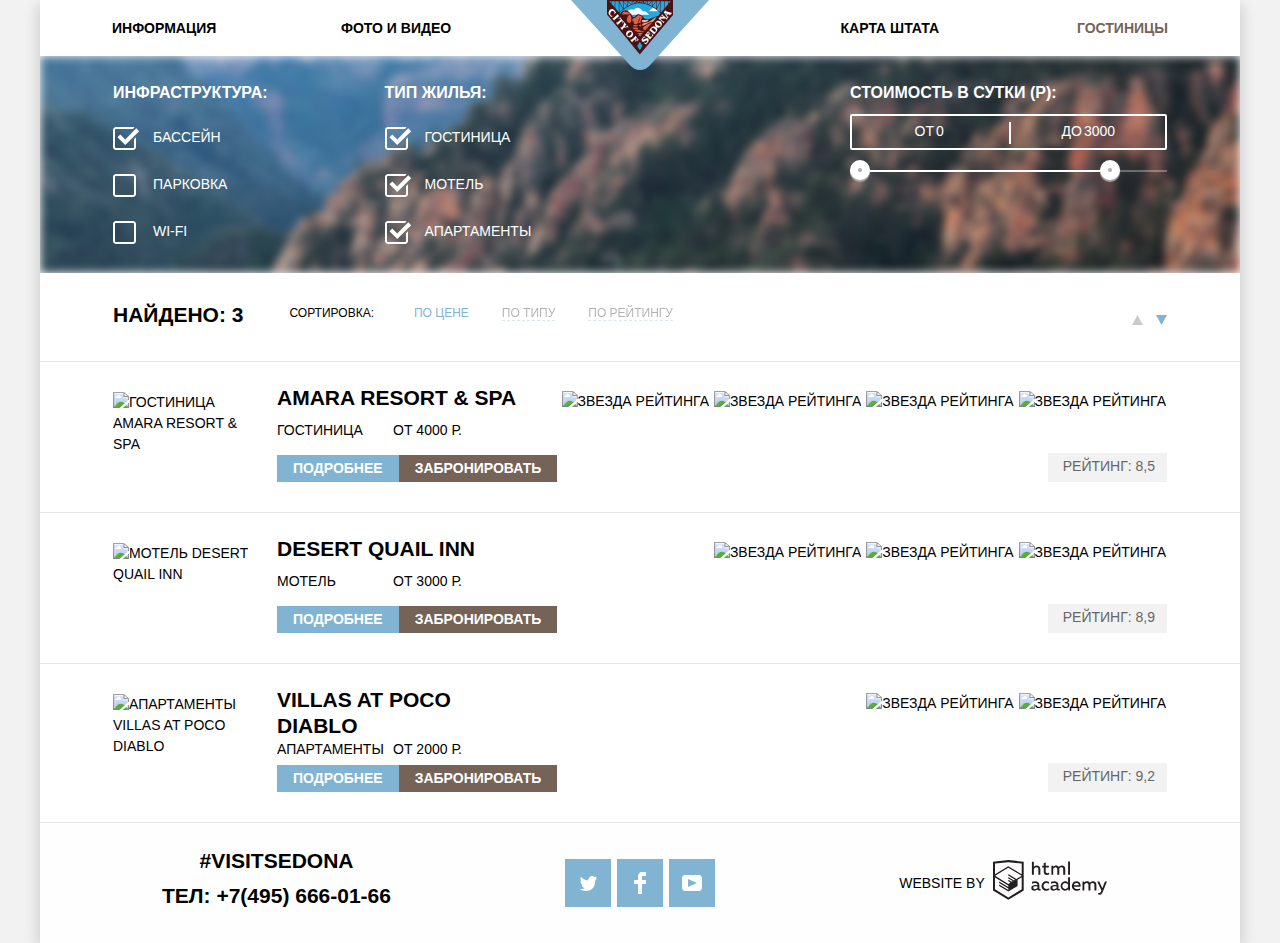
==== commit 9bfbcdfe: "Внесение правок" ====
--- a/hotels.html
+++ b/hotels.html
@@ -69,18 +69,18 @@
                   <div class="range-filter">
                     <div class="price-controls">
                       <label class="min-price">
-                      от <input type="number" name="min-price" value="0">
+                      от <input type="text" name="min-price" value="0">
                       </label>
                       <label class="max-price">
-                      до <input type="number" name="max-price" value="3000">
+                      до <input type="text" name="max-price" value="3000">
                       </label>
                     </div>
                     <div class="range-controls">
                       <div class="scale">
                         <div class="bar" style="width: 80%"></div>
                       </div>
-                      <div class="toggle toggle-min" style="left: 0"></div>
-                      <div class="toggle toggle-max" style="left: 250px"></div>
+                      <div class="toggle toggle-min" aria-label="Минимум" style="left: 0"></div>
+                      <div class="toggle toggle-max" aria-label="Максимум" style="left: 250px"></div>
                     </div>
                   </div>
                 </fieldset>
@@ -101,16 +101,16 @@
                 <li><a href="#">По рейтингу</a></li>
               </ul>
             </div>
-            <div class="sort-direction">
-              <a class="up" href="#">
+            <div class="sort-direction-wrapper">
+              <a class="up sort-direction" href="#">
                 <span class="visually-hidden">По возрастанию</span>
                 <svg width="11" height="10" viewBox="0 0 11 10" fill="none" xmlns="http://www.w3.org/2000/svg">
                   <path d="M5.5 0L0 10H11L5.5 0Z" fill="#CACACA"/>
                 </svg>
               </a>
-              <a class="down current-direction" href="#">
+              <a class="down sort-direction" href="#">
                 <span class="visually-hidden">По убыванию</span>
-                <svg width="11" height="10" viewBox="0 0 11 10" fill="none" xmlns="http://www.w3.org/2000/svg">
+                <svg class="current-direction" width="11" height="10" viewBox="0 0 11 10" fill="none" xmlns="http://www.w3.org/2000/svg">
                   <path d="M5.5 10L0 0H11" fill="#81B3D2"/>
                 </svg>
               </a>
@@ -118,7 +118,7 @@
           </div>
           <ul class="hotels-list">
             <li class="hotels-item">
-              <img class="hotels-image" src="img/Amara.jpg" width="135" height="90" alt="Гостиница Amara Resort & Spa">
+              <img class="hotels-image" src="img/amara.jpg" width="135" height="90" alt="Гостиница Amara Resort & Spa">
               <div class="hotels-description">
                 <h3><a class="hotels-name" href="#">Amara Resort & Spa</a></h3>
                 <div class="price-wrapper">
@@ -141,7 +141,7 @@
               </div>
             </li>
             <li class="hotels-item">
-              <img class="hotels-image" src="img/Desert.jpg" width="135" height="90" alt="Мотель Desert Quail Inn">
+              <img class="hotels-image" src="img/desert.jpg" width="135" height="90" alt="Мотель Desert Quail Inn">
               <div class="hotels-description">
                 <h3><a class="hotels-name" href="#">Desert Quail Inn</a></h3>
                 <div class="price-wrapper">
@@ -163,7 +163,7 @@
               </div>
             </li>
             <li class="hotels-item">
-              <img class="hotels-image" src="img/Villas.jpg" width="135" height="90" alt="Апартаменты Villas at Poco Diablo">
+              <img class="hotels-image" src="img/villas.jpg" width="135" height="90" alt="Апартаменты Villas at Poco Diablo">
               <div class="hotels-description">
                 <h3><a class="hotels-name" href="#">Villas at Poco Diablo</a></h3>
                 <div class="price-wrapper">
@@ -223,7 +223,7 @@
         <div class="footer-copyright">
           <p class="copyright-link">
             <span>Website by</span>
-            <a href="https://htmlacademy.ru/intensive/htmlcss">
+            <a class="footer-copyright-link" href="https://htmlacademy.ru/intensive/htmlcss">
               <span class="visually-hidden">HTML Academy</span>
               <svg width="115" height="41" viewBox="0 0 115 41" fill="none" xmlns="http://www.w3.org/2000/svg">
               <path fill-rule="evenodd" clip-rule="evenodd" d="M15.5197 1.05737H15.3509L0 2.71895V31.4945L15.3509 40.8382L30.7018 31.4945V2.71895L15.5197 1.05737ZM77.0183 2.62185H75.0876V15.7311H77.0183V2.62185ZM40.8619 2.63264V7.76843C41.6131 6.9864 42.6386 6.5436 43.7105 6.53843C44.6823 6.47908 45.6329 6.84495 46.3253 7.54479C47.0177 8.24462 47.3866 9.21244 47.3399 10.2068V15.7634H45.367V10.4658C45.4231 9.94897 45.2754 9.43059 44.9566 9.02553C44.6377 8.62047 44.174 8.36218 43.6683 8.3079H43.3518C42.3456 8.36979 41.4321 8.9295 40.9041 9.80764V15.7634H38.8995V2.63264H40.8619ZM77.0183 31.4837H75.2775V30.0595C74.4828 31.1353 73.23 31.7538 71.9119 31.7211C69.4751 31.5528 67.5825 29.4822 67.5825 26.9845C67.5825 24.4867 69.4751 22.4162 71.9119 22.2479C73.1195 22.2052 74.2818 22.7203 75.0771 23.6505V18.3205H77.0183V31.4837ZM47.0656 30.0595C47.263 30.0515 47.4583 30.0152 47.6459 29.9516V31.3866C47.2482 31.5404 46.826 31.6172 46.4009 31.6132C45.6482 31.6769 44.9394 31.2429 44.639 30.5342C43.7036 31.31 42.5302 31.7227 41.3261 31.6995C39.733 31.6995 38.256 30.804 38.256 28.9482C38.256 26.65 40.3661 25.9379 42.1702 25.9379C42.9402 25.9505 43.707 26.0408 44.4596 26.2076V25.884C44.4596 24.805 43.6578 23.9742 42.1491 23.9742C41.0585 23.9764 39.9804 24.2116 38.9839 24.6647V22.8305C40.0678 22.451 41.204 22.2506 42.3495 22.2371C44.8394 22.2371 46.3693 23.4455 46.3693 26.1753V29.4121C46.3546 29.5668 46.401 29.721 46.4981 29.8406C46.5951 29.9601 46.7349 30.035 46.8862 30.0487H47.0656V30.0595ZM40.2711 28.8403C40.298 29.229 40.4761 29.5905 40.7655 29.844C41.055 30.0974 41.4317 30.2217 41.8115 30.189H41.9275C42.8819 30.1906 43.7973 29.8022 44.4702 29.11V27.5779C43.842 27.4414 43.2026 27.3655 42.5605 27.3513C41.5055 27.3513 40.2817 27.7074 40.2817 28.8403H40.2711ZM56.0229 22.9384C55.1962 22.4632 54.2596 22.2246 53.3115 22.2479H52.9422C51.7332 22.2873 50.5891 22.8166 49.7619 23.7192C48.9347 24.6218 48.4923 25.8236 48.5321 27.06V27.5024C48.6957 30.0004 50.805 31.8921 53.2482 31.7318C54.2519 31.7555 55.2477 31.5452 56.1601 31.1168V29.2718C55.3769 29.7215 54.4945 29.9591 53.5963 29.9624C52.5199 30.0288 51.4963 29.4793 50.9385 28.5356C50.3806 27.5918 50.3806 26.4095 50.9385 25.4658C51.4963 24.522 52.5199 23.9725 53.5963 24.039C54.461 24.0357 55.3066 24.2989 56.0229 24.7942V22.9384ZM66.1514 30.0595C66.3488 30.0515 66.5441 30.0152 66.7317 29.9516V31.3866C66.334 31.5404 65.9118 31.6172 65.4867 31.6132C64.734 31.6769 64.0252 31.2429 63.7248 30.5342C62.7894 31.31 61.616 31.7227 60.4119 31.6995C58.8188 31.6995 57.3417 30.804 57.3417 28.9482C57.3417 26.65 59.4518 25.9379 61.256 25.9379C62.0259 25.9505 62.7928 26.0408 63.5454 26.2076V25.884C63.5454 24.805 62.7436 23.9742 61.2349 23.9742C60.1443 23.9764 59.0662 24.2116 58.0697 24.6647V22.8305C59.1536 22.451 60.2897 22.2506 61.4353 22.2371C63.9252 22.2371 65.455 23.4455 65.455 26.1753V29.4121C65.4404 29.5668 65.4868 29.721 65.5838 29.8406C65.6809 29.9601 65.8207 30.035 65.972 30.0487H66.1514V30.0595ZM59.855 29.8481C59.5632 29.5943 59.3837 29.2311 59.3569 28.8403H59.378C59.378 27.7074 60.5385 27.3513 61.6569 27.3513C62.299 27.3655 62.9383 27.4414 63.5665 27.5779V29.11C62.8937 29.8022 61.9782 30.1906 61.0239 30.189H60.9078C60.5263 30.2247 60.1469 30.1019 59.855 29.8481ZM69.3271 26.9305C69.3271 25.2859 70.6308 23.9526 72.239 23.9526L72.2601 24.0066C73.4742 24.0066 74.5742 24.7382 75.0665 25.8732V28.0311C74.5856 29.1871 73.4673 29.9296 72.239 29.9084C70.6308 29.9084 69.3271 28.5752 69.3271 26.9305ZM83.3486 22.2479C86.8408 22.2479 88.0541 25.1395 87.4844 27.7397H80.922C81.1436 29.3582 82.6839 30.0163 84.2876 30.0163C85.2509 30.0196 86.2027 29.8021 87.0729 29.3797V31.1061C86.0736 31.5421 84.9939 31.7519 83.9078 31.7211C81.2385 31.7211 78.8963 30.189 78.8963 26.9521C78.8362 25.7502 79.2482 24.5736 80.0408 23.6841C80.8334 22.7945 81.9408 22.2658 83.1165 22.2155H83.3486V22.2479ZM80.8693 26.1753C80.9704 24.8237 82.1216 23.8104 83.4436 23.9095H83.4858C84.1064 23.8531 84.7196 24.08 85.1612 24.5295C85.6028 24.979 85.8275 25.6051 85.7752 26.24H80.8693V26.1753ZM89.489 31.4621V22.4961H91.2298V23.575C91.9777 22.7197 93.041 22.2229 94.1628 22.2047C95.2951 22.1328 96.3712 22.7163 96.9482 23.7153C97.7407 22.8335 98.8477 22.3161 100.018 22.2803C100.952 22.2327 101.859 22.6011 102.507 23.2901C103.154 23.9792 103.478 24.9213 103.394 25.8732V31.4837H101.39V25.9271C101.437 25.4734 101.306 25.0191 101.024 24.6647C100.743 24.3104 100.336 24.0852 99.8917 24.039H99.6174C98.7512 24.0941 97.9525 24.536 97.4335 25.2474V31.4837H95.4289V25.9271C95.4728 25.47 95.3357 25.0139 95.0481 24.6611C94.7606 24.3082 94.3467 24.088 93.8991 24.0497H93.6881C92.7466 24.1344 91.8915 24.6449 91.3564 25.4416V31.5161H89.5312L89.489 31.4621ZM113.977 22.4745H111.972L109.324 29.2718L106.306 22.4853H104.196L108.417 31.5484L108.237 32.0016C107.72 33.3611 107.003 34.0516 106.053 34.0516C105.75 34.0548 105.447 34.0112 105.156 33.9221V35.6161C105.536 35.7125 105.926 35.7632 106.317 35.7671C107.646 35.7671 108.902 35.0226 109.851 32.6813L113.977 22.4745ZM52.689 6.78658V3.54974L50.7266 4.01369V6.73264H49.144V8.49132H50.7899V12.9905C50.7231 13.817 51.0244 14.6301 51.61 15.2038C52.1955 15.7775 53.0028 16.0505 53.8073 15.9468C54.5996 15.9535 55.3875 15.8259 56.139 15.5692V13.8429C55.5727 14.0781 54.9672 14.199 54.356 14.199C53.2165 14.199 52.689 13.8105 52.689 12.6237V8.5129H55.8541V6.78658H52.689ZM58.3862 15.7526V6.75421H60.1376V7.83316C60.8811 6.97655 61.9403 6.476 63.0601 6.45211C64.1624 6.38099 65.2146 6.93142 65.8032 7.88711C66.5958 7.00534 67.7028 6.48794 68.8734 6.45211C69.8138 6.41462 70.7233 6.79859 71.364 7.50353C72.0046 8.20846 72.3126 9.16418 72.2073 10.1205V15.7418H70.2028V10.1853C70.2499 9.73151 70.1184 9.27721 69.8373 8.92287C69.5561 8.56853 69.1485 8.34334 68.7046 8.29711H68.4619C67.5957 8.35228 66.797 8.7942 66.278 9.50553V15.7418H64.2734V10.1853C64.3206 9.73151 64.1891 9.27721 63.9079 8.92287C63.6268 8.56853 63.2191 8.34334 62.7752 8.29711H62.5326C61.5911 8.38181 60.736 8.89229 60.2009 9.68895V15.7634H58.3862V15.7526ZM28.6972 30.3033L28.7078 30.2968L28.6972 30.3184V30.3033ZM28.6972 18.3205V30.3033L15.3509 38.4321L2.00459 30.3184V18.5147L15.2876 26.6068V28.0311L6.18257 22.5284V23.9418L15.3404 29.5632V31.0629L6.19312 25.4955V26.9521L15.3509 32.5734L24.5826 26.9197V20.8129L28.6972 18.3205ZM28.7078 16.7776L25.0362 18.9355L23.3482 20.0145L15.3087 15.0837V16.4971L22.156 20.7266L22.0083 20.8237L20.9532 21.4063L15.2876 17.9537V19.3995L19.761 22.1184L18.706 22.8413L15.3298 20.7913V22.2047L17.5454 23.5426L15.2982 24.9021L2.11009 16.864L15.3087 8.72869L28.7078 16.7776ZM15.2876 7.27211L28.7078 15.3534V4.56395L15.3615 3.12895L2.01514 4.56395V15.3534L15.2876 7.27211Z" fill="#231F20"/>
--- a/css/style.min.css
+++ b/css/style.min.css
@@ -1 +1 @@
-@keyframes rolldown{0%{opacity:0;transform:translateY(-100%)}to{opacity:1;transform:translateY(0)}}@keyframes rollup{0%{opacity:1;transform:translateY(0)}to{opacity:0;transform:translateY(-100%)}}@keyframes shake{0%,to{transform:translateX(0)}10%,30%,50%,70%,90%{transform:translateX(-10px)}20%,40%,60%,80%{transform:translateX(10px)}}@font-face{font-family:"PT Sans";font-style:normal;font-weight:400;src:local("PT Sans"),local("PTSans"),url(../fonts/PTSans.woff2) format("woff2"),url(../fonts/PTSans.woff) format("woff");font-display:swap}@font-face{font-family:"PT Sans";font-style:normal;font-weight:700;src:local("PT Sans Bold"),local("PTSans-Bold"),url(../fonts/PTSans-Bold.woff2) format("woff2"),url(../fonts/PTSans-Bold.woff) format("woff")}:root{--basic-black: #000000;--basic-white: #ffffff;--basic-blue: #81B3D2;--basic-grey: #EEEEEE;--basic-brown: #766357;--main-grey: #F2F2F2;--basic-dark-grey: #666666;--special-darker-blue: #669EC0;--special-dark-blue: #5496BD;--special-darker-brown: #604E43;--special-dark-brown: #503E33;--special-white: rgba(255, 255, 255, 0.3);--special-grey: #E5E5E5;--special-grey-input: #EBEBEB;--special-grey-sort: #CACACA;--special-grey-search: #A9A9A9;--special-grey-toggle: #ABABAB}body{min-width:1220px;margin:0;padding:0;font-family:"PT Sans",Arial,sans-serif;font-size:14px;line-height:21px;font-weight:400;color:var(--basic-black);text-transform:uppercase;background-color:var(--main-grey)}.page a{text-decoration:none}img{max-width:100%;height:auto}.page{height:100%}.page-wrapper{width:1200px;min-height:100%;display:grid;grid-template-rows:min-content 1fr min-content;align-content:start;margin:0 auto;box-shadow:0 5px 15px 0 rgba(0,1,1,.2)}.visually-hidden{position:absolute;width:1px;height:1px;margin:-1px;border:0;padding:0;white-space:nowrap;clip-path:inset(100%);clip:rect(0 0 0 0);overflow:hidden}.main-header{width:1200px;background-color:var(--basic-white)}.main-navigation{position:relative;font-size:14px;line-height:26px;font-weight:700;color:var(--basic-black);background-color:transparent}.main-header-logo{position:absolute;z-index:3;margin-left:auto;margin-right:auto;left:0;right:0}.main-header-logo,.main-header-logo img{width:138px;height:70px}.site-navigation{display:flex;padding:15px 72px;margin:0;text-align:left;list-style:none}.site-navigation li{flex:1}.menu-second-item{padding-right:70px}.menu-third-item{padding-left:70px;text-align:right}.menu-fourth-item{text-align:right}.copyright-image,.hotels-name,.site-navigation a{color:var(--basic-black)}.copyright-image:hover,.hotels-name:hover,.site-navigation a:hover{color:var(--basic-blue)}.copyright-image:focus,.hotels-name:focus,.site-navigation a:focus{color:var(--basic-blue)}.copyright-image:active,.hotels-name:active,.site-navigation a:active{color:var(--basic-black);opacity:.3}.link-current a{color:var(--basic-brown)}.container{width:1200px;margin:0 auto;background-color:var(--basic-white)}.welcome-wrapper{position:relative;display:flex;flex-direction:column;background-image:url(../img/background-photo.jpg);background-position:top;background-repeat:no-repeat;text-align:center;padding-top:76px;padding-bottom:82px}.welcome-wrapper img{width:456px;height:350px;align-self:center}.welcome-wrapper::after{content:"  ";position:absolute;bottom:-1px;left:auto;width:100%;height:57px;background-image:url(../img/Background-shape.svg);background-repeat:no-repeat;background-position:0 0}.reasons-section{background-color:var(--basic-white)}.reasons-list{background-color:var(--basic-grey)}.reasons{text-align:center;padding-top:43px;padding-bottom:52px}.reasons p{font-size:14px;line-height:26px;margin:0}.reasons h2,.reasons-section h3{font-size:21px;line-height:26px;font-weight:700;margin:0 0 43px}.reasons p,.reasons-item p{font-weight:400;padding:0}.reason-number,.reasons-section .reason-number{margin-bottom:23px}.reasons-section h3{max-width:150px;line-height:21px;margin:0 auto 25px}.first-reason,.second-reason{display:grid;grid-template-columns:2fr 1fr;margin:0;padding:0}.second-reason{grid-template-columns:1fr 2fr}.primary-reason{padding-right:45px;padding-left:45px;color:var(--basic-white);background-color:var(--basic-blue)}.primary-reason-image{background-color:var(--basic-brown)}.primary-reason-image,.primary-reason-image img{width:800px;height:256px}.reasons-item{text-align:center;padding-top:47px;padding-bottom:54px}.recommendations-list{display:flex;align-items:baseline;margin:0;padding:0;list-style:none}.reasons-item p,.recommendations-list p{font-size:14px;line-height:21px;margin:0}.recommendations-item{width:400px;text-align:center;padding:55px 50px 84px;display:flex;flex-direction:column;align-items:center}.recommendations-item img{margin-bottom:27px}.living{width:75px;height:72px}.food{width:77px;height:70px}.souvenirs{width:64px;height:77px}.reasons-list{display:flex;margin:0;padding:0;list-style:none}.another-reason{width:400px;padding-right:71px;padding-left:71px}.hotel-search{position:relative;text-align:center;padding-top:58px}.hotel-search h2{font-size:30px;line-height:24px;font-weight:700;text-align:center;margin:0 0 32px}.hotel-search p{font-size:14px;line-height:24px;font-weight:400;margin:0 0 44px}.modal{position:absolute;width:458px;background-color:var(--basic-white);margin-left:auto;margin-right:auto;padding:55px;display:block;left:0;right:0;top:100%;box-shadow:0 7px 15px rgba(0,1,1,.15);z-index:1}.modal-wrapper{overflow:hidden}.modal-show{display:block;pointer-events:all;animation:rolldown .6s}.modal-close{pointer-events:none;animation:rollup .6s forwards}.modal-error{animation:shake .6s}.date-form-wrapper input[value],.hotel-search-form,.people-number-wrapper input[value]{font-size:14px;line-height:26px;font-weight:700;text-transform:uppercase;color:var(--basic-black);margin:0}.people-number-wrapper input[value]{text-align:center}.date-people-form{width:458px;display:flex;flex-wrap:wrap;align-content:space-between;margin-bottom:54px}.date-form-wrapper input[type=text]{width:325px;height:26px;background-color:var(--main-grey);padding:6px 8px 6px 13px;border:0;outline:0}.date-form-wrapper input[type=text]:hover{background-color:var(--special-grey-input)}.date-form-wrapper input[type=text]:focus{background-color:var(--basic-white);outline:2px solid var(--special-grey);outline-offset:-2px}.date-form-wrapper,.people-number{width:100%;display:flex;flex-wrap:nowrap;justify-content:space-between;align-items:center}.adults-label{margin-right:13px}.adults{margin-right:25px}.date-people-form p{position:relative;font-size:14px;line-height:26px;font-weight:700;text-transform:uppercase;color:var(--basic-black);margin:0 0 30px}.calendar{position:absolute;left:430px;width:21px;height:23px;right:0}.people-number input[type=number]{width:36px;height:26px;background-color:var(--main-grey);border:0;outline:0}input::-webkit-inner-spin-button,input::-webkit-outer-spin-button{-webkit-appearance:none}.people-number-wrapper{width:88px;height:26px;display:flex;justify-content:space-between;align-items:center;padding:6px 13px;background-color:var(--main-grey)}.calendar path,.minus rect,.plus path{fill:var(--special-grey-search)}.calendar:hover path,.minus:hover rect,.plus:hover path,.sort-direction a:hover path{fill:var(--basic-black)}.calendar:focus path,.minus:focus rect,.plus:focus path{fill:var(--basic-black);outline:0}.calendar:focus,.minus:focus,.plus:focus{outline:0}.calendar:active path,.minus:active rect,.plus:active path{fill:var(--basic-blue)}.map{height:594px;background-image:url(../img/map.png);background-color:var(--basic-grey)}.map iframe{width:1200px;height:594px}.modal-button,.reservation-button{font-weight:700;text-align:center;color:var(--basic-white);vertical-align:middle;text-transform:uppercase;background-color:var(--basic-brown);border:0;outline:0}.modal-button{position:relative;width:568px;font-size:21px;line-height:26px;z-index:3;padding:30px 130px}.reservation-button{font-size:14px;line-height:21px}.modal-button:hover,.reservation-button:hover{background-color:var(--special-darker-brown)}.modal-button:focus,.reservation-button:focus{background-color:var(--special-darker-brown);outline:2px solid var(--basic-black);outline-offset:-2px}.modal-button:active,.reservation-button:active{background-color:var(--special-dark-brown);color:var(--special-white)}.learn-more-button,.search-button{font-weight:700;text-align:center;color:var(--basic-white);vertical-align:middle;text-transform:uppercase;background-color:var(--basic-blue);border:0;outline:0}.search-button{width:458px;font-size:21px;line-height:26px;padding:16px 185px}.learn-more-button{font-size:14px;line-height:21px}.learn-more-button:hover,.search-button:hover{background-color:var(--special-darker-blue)}.learn-more-button:focus,.search-button:focus{background-color:var(--special-darker-blue);outline:2px solid var(--basic-black)}.learn-more-button:active,.search-button:active{background-color:var(--special-dark-blue);color:var(--special-white)}.filters-section{position:relative;min-height:217px;overflow:hidden}.filters-wrapper{position:absolute;width:1056px;padding:26px 73px 5px;z-index:2}.background-blur{position:absolute;min-height:217px;width:1200px;z-index:1;background-image:url(../img/background-photo.jpg);background-position:bottom;background-repeat:no-repeat;filter:blur(5px)}.filter{display:flex;flex-direction:row}.infrastructure-filter{margin:0 115px 0 0}.hotel-type-filter{margin-right:auto}.filter-item{max-width:140px;padding:0;border:0}.filter-item ul{list-style:none;padding:0;margin:0}.filter-item li{padding-left:40px}.range-filter{width:317px}.filter-item legend{font-size:16px;line-height:21px;text-transform:uppercase;font-weight:700;color:var(--basic-white);margin-bottom:24px}.filter-option{margin-bottom:26px}.filter-option label{position:relative;display:block;cursor:pointer;user-select:none}.filter-input-checkbox+label::before{content:"";position:absolute;top:0;left:-40px;width:23px;height:23px;background-image:url(../img/checkbox-off.svg)}.filter-input-checkbox:focus+label::before{outline:2px solid var(--basic-black)}.filter-input-checkbox:checked+label::before{content:"";position:absolute;top:0;left:-40px;width:27px;height:23px;background-image:url(../img/checkbox-on.svg);background-repeat:no-repeat;background-position:0 0}.filter-input-checkbox:disabled+label::before{background-image:url(../img/disabled-checkbox-off.svg)}.filter-input-checkbox:checked:disabled+label::before{background-image:url(../img/disabled-checkbox-on.svg)}.filter-option label,.price-controls label{text-transform:uppercase;font-size:14px;line-height:21px;font-weight:400;color:var(--basic-white)}.filter-item-wrapper{display:flex;flex-direction:column}.price-filter legend{margin-bottom:11px}.price-controls{position:relative;display:flex;width:313px;min-height:30px;border:2px solid var(--basic-white);border-radius:2px;margin:0 0 20px;padding-bottom:2px}.price-controls::after{content:"";position:absolute;width:2px;height:22px;left:157px;top:6px;background-color:var(--basic-white)}.price-controls input{width:50px;max-height:21px;text-align:left;color:var(--basic-white);background-color:transparent;border:0;outline:0;font-family:inherit;font-size:inherit;margin:0}.price-controls label{flex:1;display:flex;justify-content:center;align-items:center}.min-price{padding-left:33px}.max-price{padding-left:15px}.range-controls{position:relative}.range-controls .scale{height:2px;background:var(--special-white);margin-bottom:33px}.range-controls .bar{height:2px;background:var(--basic-white)}.range-controls .toggle,.range-controls .toggle:hover{position:absolute;top:-10px;width:4px;height:4px;padding:0;border:8px solid var(--basic-white);background-color:var(--special-grey-toggle);border-radius:50%;box-shadow:0 2px 1px 0 var(--special-grey-toggle);cursor:pointer}.range-controls .toggle:hover{top:-12px;width:5px;height:5px;border:10px solid var(--basic-white)}.show-button{width:135px;font-size:14px;line-height:21px;font-weight:400;text-align:center;color:var(--basic-white);vertical-align:middle;text-transform:uppercase;background-color:transparent;border:2px solid var(--basic-white);border-radius:2px;outline:0;padding:5px 35px;margin-right:10px;align-self:center}.show-button:hover{color:var(--basic-black);background-color:var(--basic-white)}.show-button:focus{color:var(--basic-black);background-color:var(--basic-white)}.hotels h3{font-size:21px;line-height:26px;font-weight:700}.sort{font-size:12px;line-height:18px;font-weight:400;padding:29px 73px 31px}.sort h3{margin:0 46px 0 0}.sort,.sort-list,.sort-section{display:flex;align-items:flex-start}.sort-section{margin-right:auto;padding-top:2px}.sort-section span{margin-right:40px}.sort-list{list-style:none;padding:0;margin:0}.sort-list li{margin-right:33px}.sort-list a{color:var(--basic-black);opacity:.3;border-bottom:1px dashed var(--basic-blue)}.sort-list a:hover{color:var(--basic-blue);opacity:1;border-bottom:1px dashed}.sort-list a:focus{color:var(--basic-blue);opacity:1;outline:2px solid var(--basic-black)}.sort-list a:active{color:var(--basic-black);opacity:1}.sort-direction a path{fill:var(--special-grey-sort)}.sort-direction a:focus path{fill:var(--basic-black)}.current-direction svg path,.sort-direction a:active path{fill:var(--basic-blue)}.sort-current a{color:var(--basic-blue);opacity:1;border:0}.sort-direction{align-self:flex-end}.up{margin-right:10px}.hotels-list{padding:0;margin:0;list-style:none}.hotels-list p{margin:0;padding-bottom:5px}.hotels-list h3{margin:0}.hotels-item:first-child{border-top:1px solid var(--special-grey)}.hotels-item{display:grid;grid-template-columns:max-content 1fr max-content;padding:23px 73px 30px;border-bottom:1px solid var(--special-grey)}.hotels-image{width:135px;height:90px;margin-right:29px;padding-top:7px}.price-wrapper{width:258px;display:flex;justify-content:space-between}.price{width:142px}.hotels-action{width:256px;display:flex;justify-content:space-between}.hotels-action button{padding:3px 16px}.hotels-description,.rating-container{display:flex;flex-direction:column;justify-content:space-between}.hotels-description{max-width:258px}.rating-container{align-items:flex-end;padding-top:6px}.rating-container img{width:18px;height:17px;margin-right:1px}.rating-container:last-child{margin-right:0}.rating{padding:3px 12px 3px 15px;color:var(--basic-dark-grey);background-color:var(--main-grey)}.main-footer{width:1054px;display:grid;grid-template-columns:1fr 1fr 1fr;margin:0 auto;padding:0 73px;color:var(--basic-black);background-color:rgba(255,255,255,.9);z-index:1}.main-page-footer{margin-top:-120px}.footer-contacts{padding-top:25px}.footer-contacts h3,.footer-contacts p{font-size:21px;line-height:26px;font-weight:700;text-align:center}.footer-contacts h3{margin:0 0 9px}.footer-contacts p{margin:0}.footer-contacts a{color:var(--basic-black);text-decoration:none}.footer-social{padding:36px 125px}.social-list{display:flex;flex-wrap:wrap;justify-content:space-between;width:150px;margin:0;padding:0;list-style:none}.social-button{display:flex;align-items:center;justify-content:center;width:46px;height:48px;background-color:var(--basic-blue);color:inherit}.social-button:focus,.social-button:hover{background-color:var(--special-darker-blue)}.social-button:active{background-color:var(--special-dark-blue)}.social-button:active path{fill:var(--special-white)}.footer-copyright{font-size:14px;line-height:26px;font-weight:400;align-self:center}.footer-copyright p{display:flex;justify-content:center;align-items:center;margin:0}.footer-copyright span{margin-right:8px}.footer-copyright,.footer-copyright a path{color:var(--basic-black)}.footer-copyright a:focus path,.footer-copyright a:hover path{fill:var(--basic-blue)}.footer-copyright a:active path{color:var(--basic-black);opacity:.3}
+@keyframes rolldown{0%{opacity:0;transform:translateY(-100%)}to{opacity:1;transform:translateY(0)}}@keyframes rollup{0%{opacity:1;transform:translateY(0)}to{opacity:0;transform:translateY(-100%)}}@keyframes shake{0%,to{transform:translateX(0)}10%,30%,50%,70%,90%{transform:translateX(-10px)}20%,40%,60%,80%{transform:translateX(10px)}}@font-face{font-family:"PT Sans";font-style:normal;font-weight:400;src:local("PT Sans"),local("PTSans"),url(../fonts/PTSans.woff2) format("woff2"),url(../fonts/PTSans.woff) format("woff");font-display:swap}@font-face{font-family:"PT Sans";font-style:normal;font-weight:700;src:local("PT Sans Bold"),local("PTSans-Bold"),url(../fonts/PTSans-Bold.woff2) format("woff2"),url(../fonts/PTSans-Bold.woff) format("woff")}:root{--basic-black: #000000;--basic-white: #ffffff;--basic-blue: #81B3D2;--basic-grey: #EEEEEE;--basic-brown: #766357;--main-grey: #F2F2F2;--basic-dark-grey: #666666;--special-darker-blue: #669EC0;--special-dark-blue: #5496BD;--special-darker-brown: #604E43;--special-dark-brown: #503E33;--special-white: rgba(255, 255, 255, 0.3);--special-grey: #E5E5E5;--special-grey-input: #EBEBEB;--special-grey-sort: #CACACA;--special-grey-search: #A9A9A9;--special-grey-toggle: #ABABAB}body{min-width:1220px;margin:0;padding:0;font-family:"PT Sans",Arial,sans-serif;font-size:14px;line-height:21px;font-weight:400;color:var(--basic-black);text-transform:uppercase;background-color:var(--main-grey)}.page a{text-decoration:none}img{max-width:100%;height:auto}.page{height:100%}.page-wrapper{width:1200px;min-height:100%;display:grid;grid-template-rows:min-content 1fr min-content;align-content:start;margin:0 auto;box-shadow:0 5px 15px 0 rgba(0,1,1,.2)}.visually-hidden{position:absolute;width:1px;height:1px;margin:-1px;border:0;padding:0;white-space:nowrap;clip-path:inset(100%);clip:rect(0 0 0 0);overflow:hidden}.main-header{width:1200px;background-color:var(--basic-white)}.main-navigation{position:relative;font-size:14px;line-height:26px;font-weight:700;color:var(--basic-black);background-color:transparent}.main-header-logo{position:absolute;z-index:3;margin-left:auto;margin-right:auto;left:0;right:0}.main-header-logo,.main-header-logo img{width:138px;height:70px}.site-navigation{display:flex;padding:15px 72px;margin:0;text-align:left;list-style:none}.site-navigation li{flex:1}.menu-second-item{padding-right:70px}.menu-third-item{padding-left:70px;text-align:right}.menu-fourth-item{text-align:right}.copyright-image,.hotels-name,.site-navigation a{color:var(--basic-black)}.copyright-image:hover,.hotels-name:hover,.site-navigation a:hover{color:var(--basic-blue)}.copyright-image:focus,.hotels-name:focus,.site-navigation a:focus{color:var(--basic-blue)}.copyright-image:active,.hotels-name:active,.site-navigation a:active{color:var(--basic-black);opacity:.3}.link-current a{color:var(--basic-brown)}.container{width:1200px;margin:0 auto;background-color:var(--basic-white)}.welcome-wrapper{position:relative;display:flex;flex-direction:column;background-color:var(--basic-blue);background-image:url(../img/background-photo.jpg);background-position:top;background-repeat:no-repeat;text-align:center;padding-top:76px;padding-bottom:82px}.welcome-wrapper img{width:456px;height:350px;align-self:center}.welcome-wrapper::after{content:"  ";position:absolute;bottom:-1px;left:auto;width:100%;height:57px;background-image:url(../img/background-shape.svg);background-repeat:no-repeat;background-position:0 0}.reasons-section{background-color:var(--basic-white)}.reasons-list{background-color:var(--basic-grey)}.reasons{text-align:center;padding-top:43px;padding-bottom:52px}.reasons p{max-width:520px;font-size:14px;line-height:26px;margin:0 auto}.reasons h2,.reasons-section h3{max-width:470px;font-size:21px;line-height:26px;font-weight:700;margin:0 auto 43px}.reasons p,.reasons-item p{font-weight:400;padding:0}.reason-number,.reasons-section .reason-number{margin-bottom:23px}.reasons-section h3{max-width:151px;line-height:21px;margin:0 auto 25px}.first-reason,.second-reason{display:flex;margin:0;padding:0}.primary-reason{padding-right:45px;padding-left:45px;color:var(--basic-white);background-color:var(--basic-blue)}.first-reason-image,.second-reason-image{width:800px;background-color:var(--basic-brown);background-image:url(../img/first-reason.jpg);background-position:bottom;background-repeat:no-repeat;background-size:cover}.second-reason-image{background-image:url(../img/second-reason.jpg)}.reasons-item{flex:1;text-align:center;padding-top:47px;padding-bottom:56px}.recommendations-list{display:flex;align-items:baseline;margin:0;padding:0;list-style:none}.reasons-item p,.recommendations-list p{font-size:14px;line-height:21px;margin:0}.recommendations-item{width:400px;text-align:center;padding:55px 50px 84px;display:flex;flex-direction:column;align-items:center}.recommendations-item img{margin-bottom:27px}.living{width:75px;height:72px}.food{width:77px;height:70px}.souvenirs{width:64px;height:77px}.reasons-list{display:flex;margin:0;padding:0;list-style:none}.another-reason{width:400px;padding-right:71px;padding-left:71px}.hotel-search{position:relative;text-align:center;padding-top:56px}.hotel-search h2{max-width:435px;font-size:30px;line-height:24px;font-weight:700;text-align:center;margin:0 auto 32px}.hotel-search p{font-size:14px;line-height:24px;font-weight:400;margin:0 auto 44px}.modal{position:absolute;width:458px;background-color:var(--basic-white);margin-left:auto;margin-right:auto;padding:55px;display:block;left:0;right:0;top:100%;box-shadow:0 7px 15px rgba(0,1,1,.15);z-index:1}.modal-show{display:block;pointer-events:all;animation:rolldown .6s}.modal-close{pointer-events:none;animation:rollup .6s forwards}.modal-error{animation:shake .6s}.date-form-wrapper input[value],.hotel-search-form,.people-number-wrapper input[value]{font-size:14px;line-height:26px;font-weight:700;text-transform:uppercase;color:var(--basic-black);margin:0}.people-number-wrapper input[value]{text-align:center}.date-people-form{width:458px;display:flex;flex-wrap:wrap;align-content:space-between;margin-bottom:54px}.date-form-wrapper input[type=text]{width:325px;height:26px;background-color:var(--main-grey);padding:6px 8px 6px 13px;border:0;outline:0}.date-form-wrapper input[type=text]:hover,.people-number-wrapper input[type=text]:hover{background-color:var(--special-grey-input)}.date-form-wrapper input[type=text]:focus,.people-number-wrapper input[type=text]:focus{background-color:var(--basic-white);outline:2px solid var(--special-grey);outline-offset:-2px}.date-form-wrapper,.people-number{width:100%;display:flex;flex-wrap:nowrap;justify-content:space-between;align-items:center}.adults-label{margin-right:15px}.adults{margin-right:25px}.date-people-form p{position:relative;font-size:14px;line-height:26px;font-weight:700;text-transform:uppercase;color:var(--basic-black);margin:0 0 30px}.calendar{position:absolute;left:430px;width:21px;height:23px;right:0}.people-number-wrapper{position:relative}.people-number-wrapper input[type=text]{width:110px;height:38px;background-color:var(--main-grey);border:0;outline:0}.minus-wrapper,.plus-wrapper{position:absolute;top:0;width:39px}.minus-wrapper{left:0;height:34px;padding-top:4px}.plus-wrapper{right:0;height:30px;padding-top:8px}.minus,.plus{width:12px;height:3px;margin:0 auto}.plus{height:12px}.calendar path,.minus rect,.plus path{fill:var(--special-grey-search)}.calendar:hover path,.minus:hover rect,.plus:hover path{fill:var(--basic-black)}.calendar:focus path,.minus:focus rect,.plus:focus path{fill:var(--basic-black);outline:0}.calendar:focus,.minus:focus,.plus:focus{outline:0}.calendar:active path,.minus:active rect,.plus:active path{fill:var(--basic-blue)}.map{height:594px;background-image:url(../img/map.png);background-color:var(--basic-grey)}.map iframe{width:1200px;height:594px}.modal-button,.reservation-button{font-weight:700;text-align:center;color:var(--basic-white);vertical-align:middle;text-transform:uppercase;background-color:var(--basic-brown);border:0;outline:0}.modal-button{position:relative;width:568px;font-size:21px;line-height:26px;z-index:3;padding:30px 130px}.reservation-button{font-size:14px;line-height:21px}.modal-button:hover,.reservation-button:hover{background-color:var(--special-darker-brown)}.modal-button:focus,.reservation-button:focus{background-color:var(--special-darker-brown);outline:2px solid var(--basic-black);outline-offset:-2px}.modal-button:active,.reservation-button:active{background-color:var(--special-dark-brown);color:var(--special-white)}.learn-more-button,.search-button{font-weight:700;text-align:center;color:var(--basic-white);vertical-align:middle;text-transform:uppercase;background-color:var(--basic-blue);border:0;outline:0}.search-button{width:458px;font-size:21px;line-height:26px;padding:16px 185px}.learn-more-button{font-size:14px;line-height:21px}.learn-more-button:hover,.search-button:hover{background-color:var(--special-darker-blue)}.learn-more-button:focus,.search-button:focus{background-color:var(--special-darker-blue);outline:2px solid var(--basic-black)}.learn-more-button:active,.search-button:active{background-color:var(--special-dark-blue);color:var(--special-white)}.filters-section{position:relative;min-height:217px;overflow:hidden}.filters-wrapper{width:1056px;padding:26px 73px 5px;z-index:1}.background-blur{position:absolute;min-height:217px;width:100%;height:100%;z-index:0;background-color:var(--basic-brown);background-image:url(../img/background-photo.jpg);background-position:bottom;background-repeat:no-repeat;filter:blur(5px)}.filter{display:flex;flex-direction:row}.infrastructure-filter{margin:0 115px 0 0}.hotel-type-filter{margin-right:auto}.filter-item{max-width:140px;padding:0;border:0}.filter-item ul{list-style:none;padding:0;margin:0}.filter-item li{padding-left:40px}.range-filter{width:317px}.filter-item legend{position:relative;font-size:16px;line-height:21px;text-transform:uppercase;font-weight:700;color:var(--basic-white);margin-bottom:24px;z-index:2}.filter-option{margin-bottom:26px}.filter-option label{position:relative;display:block;cursor:pointer;user-select:none}.filter-input-checkbox+label::before{content:"";position:absolute;top:0;left:-40px;width:23px;height:23px;background-image:url(../img/checkbox-off.svg)}.filter-input-checkbox:focus+label::before{outline:2px solid var(--basic-black)}.filter-input-checkbox:checked+label::before{content:"";position:absolute;top:0;left:-40px;width:27px;height:23px;background-image:url(../img/checkbox-on.svg);background-repeat:no-repeat;background-position:0 0}.filter-input-checkbox:disabled+label::before{background-image:url(../img/disabled-checkbox-off.svg)}.filter-input-checkbox:checked:disabled+label::before{background-image:url(../img/disabled-checkbox-on.svg)}.filter-option label,.price-controls label{text-transform:uppercase;font-size:14px;line-height:21px;font-weight:400;color:var(--basic-white)}.filter-item-wrapper{display:flex;flex-direction:column}.price-filter legend{margin-bottom:11px}.price-controls{position:relative;display:flex;width:313px;min-height:30px;border:2px solid var(--basic-white);border-radius:2px;margin:0 0 20px;padding-bottom:2px}.price-controls::after{content:"";position:absolute;width:2px;height:22px;left:157px;top:6px;background-color:var(--basic-white)}.price-controls input{width:50px;max-height:21px;text-align:left;color:var(--basic-white);background-color:transparent;border:0;outline:0;font-family:inherit;font-size:inherit;margin:0}.price-controls label{flex:1;display:flex;justify-content:center;align-items:center}.min-price{padding-left:33px}.max-price{padding-left:15px}.range-controls{position:relative}.range-controls .scale{height:2px;background:var(--special-white);margin-bottom:33px}.range-controls .bar{height:2px;background:var(--basic-white)}.range-controls .toggle,.range-controls .toggle:hover{position:absolute;top:-10px;width:4px;height:4px;padding:0;border:8px solid var(--basic-white);background-color:var(--special-grey-toggle);border-radius:50%;box-shadow:0 2px 1px 0 var(--special-grey-toggle);cursor:pointer}.range-controls .toggle:hover{top:-12px;width:5px;height:5px;border:10px solid var(--basic-white)}.show-button{width:135px;font-size:14px;line-height:21px;font-weight:400;text-align:center;color:var(--basic-white);vertical-align:middle;text-transform:uppercase;background-color:transparent;border:2px solid var(--basic-white);border-radius:2px;outline:0;padding:5px 35px;margin-right:10px;align-self:center}.show-button:hover{color:var(--basic-black);background-color:var(--basic-white)}.show-button:focus{color:var(--basic-black);background-color:var(--basic-white)}.hotels h3{font-size:21px;line-height:26px;font-weight:700}.sort{font-size:12px;line-height:18px;font-weight:400;padding:29px 73px 31px}.sort h3{margin:0 46px 0 0}.sort,.sort-list,.sort-section{display:flex;align-items:flex-start}.sort-section{margin-right:auto;padding-top:2px}.sort-section span{margin-right:40px}.sort-list{list-style:none;padding:0;margin:0}.sort-list li{margin-right:33px}.sort-list a{color:var(--basic-black);opacity:.3;border-bottom:1px dashed var(--basic-blue)}.sort-list a:hover{color:var(--basic-blue);opacity:1;border-bottom:1px dashed}.sort-list a:focus{color:var(--basic-blue);opacity:1;outline:2px solid var(--basic-black)}.sort-list a:active{color:var(--basic-black);opacity:1}.sort-direction-wrapper{padding-top:10px}.sort-direction path{fill:var(--special-grey-sort)}.sort-direction:hover path{fill:var(--basic-black)}.sort-direction:focus path{fill:var(--basic-black)}.current-direction path,.sort-direction:active path{fill:var(--basic-blue)}.sort-current a{color:var(--basic-blue);opacity:1;border:0}.sort-direction{align-self:flex-end}.up{margin-right:10px}.hotels-list{padding:0;margin:0;list-style:none}.hotels-list p{margin:0;padding-bottom:5px}.hotels-list h3{max-width:258px;margin:0}.hotels-item:first-child{border-top:1px solid var(--special-grey)}.hotels-item{display:grid;grid-template-columns:max-content 1fr max-content;padding:23px 73px 30px;border-bottom:1px solid var(--special-grey)}.hotels-image{width:135px;height:90px;margin-right:29px;padding-top:7px}.price-wrapper{max-width:258px;display:flex;flex-wrap:wrap;justify-content:space-between}.price{width:142px}.hotels-action{width:256px;display:flex;justify-content:space-between}.hotels-action button{padding:3px 16px}.hotels-description,.rating-container{display:flex;flex-direction:column;justify-content:space-between}.hotels-description{max-width:258px}.rating-container{align-items:flex-end;padding-top:6px}.rating-container img{width:18px;height:17px;margin-right:1px}.rating-container:last-child{margin-right:0}.rating{padding:3px 12px 3px 15px;color:var(--basic-dark-grey);background-color:var(--main-grey)}.main-footer{width:1054px;display:grid;grid-template-columns:1fr 1fr 1fr;margin:0 auto;padding:0 73px;color:var(--basic-black);background-color:rgba(255,255,255,.9);z-index:1}.main-page-footer{margin-top:-120px}.footer-contacts{padding-top:25px}.footer-contacts h3,.footer-contacts p{font-size:21px;line-height:26px;font-weight:700;text-align:center}.footer-contacts h3{margin:0 0 9px}.footer-contacts p{margin:0}.footer-contacts a{color:var(--basic-black);text-decoration:none}.footer-social{padding:36px 125px}.social-list{display:flex;flex-wrap:wrap;justify-content:space-between;width:150px;margin:0;padding:0;list-style:none}.social-button{display:flex;align-items:center;justify-content:center;width:46px;height:48px;background-color:var(--basic-blue);color:inherit}.social-button:focus,.social-button:hover{background-color:var(--special-darker-blue)}.social-button:active{background-color:var(--special-dark-blue)}.social-button:active path{fill:var(--special-white)}.footer-copyright{font-size:14px;line-height:26px;font-weight:400;align-self:center}.footer-copyright p{display:flex;justify-content:center;align-items:center;margin:0}.footer-copyright span{margin-right:8px}.footer-copyright,.footer-copyright-link path{color:var(--basic-black)}.footer-copyright-link:focus path,.footer-copyright-link:hover path{fill:var(--basic-blue)}.footer-copyright-link:active path{fill:var(--basic-black);opacity:.3}
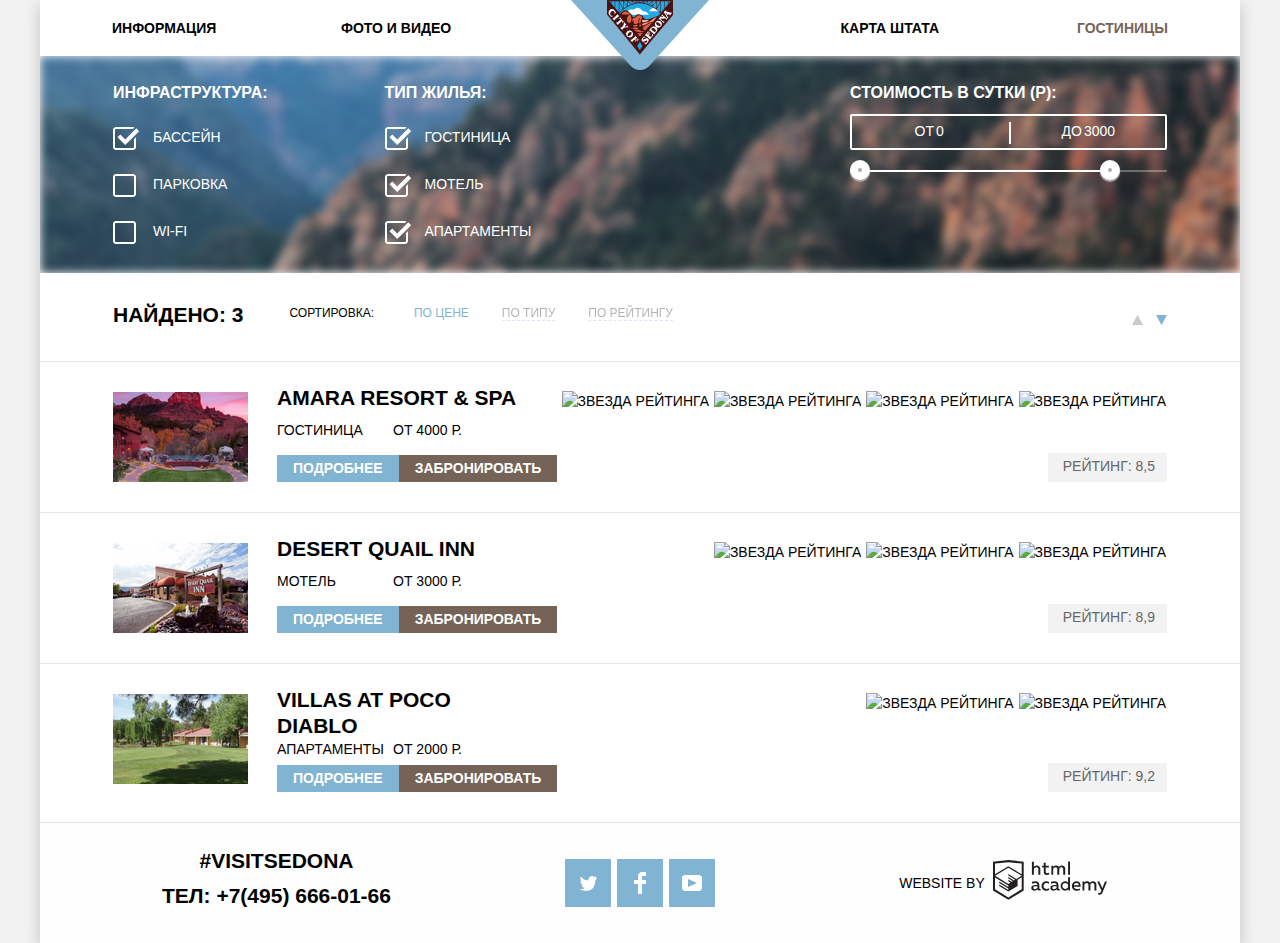
==== commit c5eb05ff: "Внесение правок" ====
--- a/hotels.html
+++ b/hotels.html
@@ -118,7 +118,7 @@
           </div>
           <ul class="hotels-list">
             <li class="hotels-item">
-              <img class="hotels-image" src="img/amara.jpg" width="135" height="90" alt="Гостиница Amara Resort & Spa">
+              <img class="hotels-image" src="img/hotel-amara.jpg" width="135" height="90" alt="Гостиница Amara Resort & Spa">
               <div class="hotels-description">
                 <h3><a class="hotels-name" href="#">Amara Resort & Spa</a></h3>
                 <div class="price-wrapper">
@@ -141,7 +141,7 @@
               </div>
             </li>
             <li class="hotels-item">
-              <img class="hotels-image" src="img/desert.jpg" width="135" height="90" alt="Мотель Desert Quail Inn">
+              <img class="hotels-image" src="img/hotel-desert.jpg" width="135" height="90" alt="Мотель Desert Quail Inn">
               <div class="hotels-description">
                 <h3><a class="hotels-name" href="#">Desert Quail Inn</a></h3>
                 <div class="price-wrapper">
@@ -163,7 +163,7 @@
               </div>
             </li>
             <li class="hotels-item">
-              <img class="hotels-image" src="img/villas.jpg" width="135" height="90" alt="Апартаменты Villas at Poco Diablo">
+              <img class="hotels-image" src="img/hotel-villas.jpg" width="135" height="90" alt="Апартаменты Villas at Poco Diablo">
               <div class="hotels-description">
                 <h3><a class="hotels-name" href="#">Villas at Poco Diablo</a></h3>
                 <div class="price-wrapper">
--- a/css/style.min.css
+++ b/css/style.min.css
@@ -1 +1 @@
-@keyframes rolldown{0%{opacity:0;transform:translateY(-100%)}to{opacity:1;transform:translateY(0)}}@keyframes rollup{0%{opacity:1;transform:translateY(0)}to{opacity:0;transform:translateY(-100%)}}@keyframes shake{0%,to{transform:translateX(0)}10%,30%,50%,70%,90%{transform:translateX(-10px)}20%,40%,60%,80%{transform:translateX(10px)}}@font-face{font-family:"PT Sans";font-style:normal;font-weight:400;src:local("PT Sans"),local("PTSans"),url(../fonts/PTSans.woff2) format("woff2"),url(../fonts/PTSans.woff) format("woff");font-display:swap}@font-face{font-family:"PT Sans";font-style:normal;font-weight:700;src:local("PT Sans Bold"),local("PTSans-Bold"),url(../fonts/PTSans-Bold.woff2) format("woff2"),url(../fonts/PTSans-Bold.woff) format("woff")}:root{--basic-black: #000000;--basic-white: #ffffff;--basic-blue: #81B3D2;--basic-grey: #EEEEEE;--basic-brown: #766357;--main-grey: #F2F2F2;--basic-dark-grey: #666666;--special-darker-blue: #669EC0;--special-dark-blue: #5496BD;--special-darker-brown: #604E43;--special-dark-brown: #503E33;--special-white: rgba(255, 255, 255, 0.3);--special-grey: #E5E5E5;--special-grey-input: #EBEBEB;--special-grey-sort: #CACACA;--special-grey-search: #A9A9A9;--special-grey-toggle: #ABABAB}body{min-width:1220px;margin:0;padding:0;font-family:"PT Sans",Arial,sans-serif;font-size:14px;line-height:21px;font-weight:400;color:var(--basic-black);text-transform:uppercase;background-color:var(--main-grey)}.page a{text-decoration:none}img{max-width:100%;height:auto}.page{height:100%}.page-wrapper{width:1200px;min-height:100%;display:grid;grid-template-rows:min-content 1fr min-content;align-content:start;margin:0 auto;box-shadow:0 5px 15px 0 rgba(0,1,1,.2)}.visually-hidden{position:absolute;width:1px;height:1px;margin:-1px;border:0;padding:0;white-space:nowrap;clip-path:inset(100%);clip:rect(0 0 0 0);overflow:hidden}.main-header{width:1200px;background-color:var(--basic-white)}.main-navigation{position:relative;font-size:14px;line-height:26px;font-weight:700;color:var(--basic-black);background-color:transparent}.main-header-logo{position:absolute;z-index:3;margin-left:auto;margin-right:auto;left:0;right:0}.main-header-logo,.main-header-logo img{width:138px;height:70px}.site-navigation{display:flex;padding:15px 72px;margin:0;text-align:left;list-style:none}.site-navigation li{flex:1}.menu-second-item{padding-right:70px}.menu-third-item{padding-left:70px;text-align:right}.menu-fourth-item{text-align:right}.copyright-image,.hotels-name,.site-navigation a{color:var(--basic-black)}.copyright-image:hover,.hotels-name:hover,.site-navigation a:hover{color:var(--basic-blue)}.copyright-image:focus,.hotels-name:focus,.site-navigation a:focus{color:var(--basic-blue)}.copyright-image:active,.hotels-name:active,.site-navigation a:active{color:var(--basic-black);opacity:.3}.link-current a{color:var(--basic-brown)}.container{width:1200px;margin:0 auto;background-color:var(--basic-white)}.welcome-wrapper{position:relative;display:flex;flex-direction:column;background-color:var(--basic-blue);background-image:url(../img/background-photo.jpg);background-position:top;background-repeat:no-repeat;text-align:center;padding-top:76px;padding-bottom:82px}.welcome-wrapper img{width:456px;height:350px;align-self:center}.welcome-wrapper::after{content:"  ";position:absolute;bottom:-1px;left:auto;width:100%;height:57px;background-image:url(../img/background-shape.svg);background-repeat:no-repeat;background-position:0 0}.reasons-section{background-color:var(--basic-white)}.reasons-list{background-color:var(--basic-grey)}.reasons{text-align:center;padding-top:43px;padding-bottom:52px}.reasons p{max-width:520px;font-size:14px;line-height:26px;margin:0 auto}.reasons h2,.reasons-section h3{max-width:470px;font-size:21px;line-height:26px;font-weight:700;margin:0 auto 43px}.reasons p,.reasons-item p{font-weight:400;padding:0}.reason-number,.reasons-section .reason-number{margin-bottom:23px}.reasons-section h3{max-width:151px;line-height:21px;margin:0 auto 25px}.first-reason,.second-reason{display:flex;margin:0;padding:0}.primary-reason{padding-right:45px;padding-left:45px;color:var(--basic-white);background-color:var(--basic-blue)}.first-reason-image,.second-reason-image{width:800px;background-color:var(--basic-brown);background-image:url(../img/first-reason.jpg);background-position:bottom;background-repeat:no-repeat;background-size:cover}.second-reason-image{background-image:url(../img/second-reason.jpg)}.reasons-item{flex:1;text-align:center;padding-top:47px;padding-bottom:56px}.recommendations-list{display:flex;align-items:baseline;margin:0;padding:0;list-style:none}.reasons-item p,.recommendations-list p{font-size:14px;line-height:21px;margin:0}.recommendations-item{width:400px;text-align:center;padding:55px 50px 84px;display:flex;flex-direction:column;align-items:center}.recommendations-item img{margin-bottom:27px}.living{width:75px;height:72px}.food{width:77px;height:70px}.souvenirs{width:64px;height:77px}.reasons-list{display:flex;margin:0;padding:0;list-style:none}.another-reason{width:400px;padding-right:71px;padding-left:71px}.hotel-search{position:relative;text-align:center;padding-top:56px}.hotel-search h2{max-width:435px;font-size:30px;line-height:24px;font-weight:700;text-align:center;margin:0 auto 32px}.hotel-search p{font-size:14px;line-height:24px;font-weight:400;margin:0 auto 44px}.modal{position:absolute;width:458px;background-color:var(--basic-white);margin-left:auto;margin-right:auto;padding:55px;display:block;left:0;right:0;top:100%;box-shadow:0 7px 15px rgba(0,1,1,.15);z-index:1}.modal-show{display:block;pointer-events:all;animation:rolldown .6s}.modal-close{pointer-events:none;animation:rollup .6s forwards}.modal-error{animation:shake .6s}.date-form-wrapper input[value],.hotel-search-form,.people-number-wrapper input[value]{font-size:14px;line-height:26px;font-weight:700;text-transform:uppercase;color:var(--basic-black);margin:0}.people-number-wrapper input[value]{text-align:center}.date-people-form{width:458px;display:flex;flex-wrap:wrap;align-content:space-between;margin-bottom:54px}.date-form-wrapper input[type=text]{width:325px;height:26px;background-color:var(--main-grey);padding:6px 8px 6px 13px;border:0;outline:0}.date-form-wrapper input[type=text]:hover,.people-number-wrapper input[type=text]:hover{background-color:var(--special-grey-input)}.date-form-wrapper input[type=text]:focus,.people-number-wrapper input[type=text]:focus{background-color:var(--basic-white);outline:2px solid var(--special-grey);outline-offset:-2px}.date-form-wrapper,.people-number{width:100%;display:flex;flex-wrap:nowrap;justify-content:space-between;align-items:center}.adults-label{margin-right:15px}.adults{margin-right:25px}.date-people-form p{position:relative;font-size:14px;line-height:26px;font-weight:700;text-transform:uppercase;color:var(--basic-black);margin:0 0 30px}.calendar{position:absolute;left:430px;width:21px;height:23px;right:0}.people-number-wrapper{position:relative}.people-number-wrapper input[type=text]{width:110px;height:38px;background-color:var(--main-grey);border:0;outline:0}.minus-wrapper,.plus-wrapper{position:absolute;top:0;width:39px}.minus-wrapper{left:0;height:34px;padding-top:4px}.plus-wrapper{right:0;height:30px;padding-top:8px}.minus,.plus{width:12px;height:3px;margin:0 auto}.plus{height:12px}.calendar path,.minus rect,.plus path{fill:var(--special-grey-search)}.calendar:hover path,.minus:hover rect,.plus:hover path{fill:var(--basic-black)}.calendar:focus path,.minus:focus rect,.plus:focus path{fill:var(--basic-black);outline:0}.calendar:focus,.minus:focus,.plus:focus{outline:0}.calendar:active path,.minus:active rect,.plus:active path{fill:var(--basic-blue)}.map{height:594px;background-image:url(../img/map.png);background-color:var(--basic-grey)}.map iframe{width:1200px;height:594px}.modal-button,.reservation-button{font-weight:700;text-align:center;color:var(--basic-white);vertical-align:middle;text-transform:uppercase;background-color:var(--basic-brown);border:0;outline:0}.modal-button{position:relative;width:568px;font-size:21px;line-height:26px;z-index:3;padding:30px 130px}.reservation-button{font-size:14px;line-height:21px}.modal-button:hover,.reservation-button:hover{background-color:var(--special-darker-brown)}.modal-button:focus,.reservation-button:focus{background-color:var(--special-darker-brown);outline:2px solid var(--basic-black);outline-offset:-2px}.modal-button:active,.reservation-button:active{background-color:var(--special-dark-brown);color:var(--special-white)}.learn-more-button,.search-button{font-weight:700;text-align:center;color:var(--basic-white);vertical-align:middle;text-transform:uppercase;background-color:var(--basic-blue);border:0;outline:0}.search-button{width:458px;font-size:21px;line-height:26px;padding:16px 185px}.learn-more-button{font-size:14px;line-height:21px}.learn-more-button:hover,.search-button:hover{background-color:var(--special-darker-blue)}.learn-more-button:focus,.search-button:focus{background-color:var(--special-darker-blue);outline:2px solid var(--basic-black)}.learn-more-button:active,.search-button:active{background-color:var(--special-dark-blue);color:var(--special-white)}.filters-section{position:relative;min-height:217px;overflow:hidden}.filters-wrapper{width:1056px;padding:26px 73px 5px;z-index:1}.background-blur{position:absolute;min-height:217px;width:100%;height:100%;z-index:0;background-color:var(--basic-brown);background-image:url(../img/background-photo.jpg);background-position:bottom;background-repeat:no-repeat;filter:blur(5px)}.filter{display:flex;flex-direction:row}.infrastructure-filter{margin:0 115px 0 0}.hotel-type-filter{margin-right:auto}.filter-item{max-width:140px;padding:0;border:0}.filter-item ul{list-style:none;padding:0;margin:0}.filter-item li{padding-left:40px}.range-filter{width:317px}.filter-item legend{position:relative;font-size:16px;line-height:21px;text-transform:uppercase;font-weight:700;color:var(--basic-white);margin-bottom:24px;z-index:2}.filter-option{margin-bottom:26px}.filter-option label{position:relative;display:block;cursor:pointer;user-select:none}.filter-input-checkbox+label::before{content:"";position:absolute;top:0;left:-40px;width:23px;height:23px;background-image:url(../img/checkbox-off.svg)}.filter-input-checkbox:focus+label::before{outline:2px solid var(--basic-black)}.filter-input-checkbox:checked+label::before{content:"";position:absolute;top:0;left:-40px;width:27px;height:23px;background-image:url(../img/checkbox-on.svg);background-repeat:no-repeat;background-position:0 0}.filter-input-checkbox:disabled+label::before{background-image:url(../img/disabled-checkbox-off.svg)}.filter-input-checkbox:checked:disabled+label::before{background-image:url(../img/disabled-checkbox-on.svg)}.filter-option label,.price-controls label{text-transform:uppercase;font-size:14px;line-height:21px;font-weight:400;color:var(--basic-white)}.filter-item-wrapper{display:flex;flex-direction:column}.price-filter legend{margin-bottom:11px}.price-controls{position:relative;display:flex;width:313px;min-height:30px;border:2px solid var(--basic-white);border-radius:2px;margin:0 0 20px;padding-bottom:2px}.price-controls::after{content:"";position:absolute;width:2px;height:22px;left:157px;top:6px;background-color:var(--basic-white)}.price-controls input{width:50px;max-height:21px;text-align:left;color:var(--basic-white);background-color:transparent;border:0;outline:0;font-family:inherit;font-size:inherit;margin:0}.price-controls label{flex:1;display:flex;justify-content:center;align-items:center}.min-price{padding-left:33px}.max-price{padding-left:15px}.range-controls{position:relative}.range-controls .scale{height:2px;background:var(--special-white);margin-bottom:33px}.range-controls .bar{height:2px;background:var(--basic-white)}.range-controls .toggle,.range-controls .toggle:hover{position:absolute;top:-10px;width:4px;height:4px;padding:0;border:8px solid var(--basic-white);background-color:var(--special-grey-toggle);border-radius:50%;box-shadow:0 2px 1px 0 var(--special-grey-toggle);cursor:pointer}.range-controls .toggle:hover{top:-12px;width:5px;height:5px;border:10px solid var(--basic-white)}.show-button{width:135px;font-size:14px;line-height:21px;font-weight:400;text-align:center;color:var(--basic-white);vertical-align:middle;text-transform:uppercase;background-color:transparent;border:2px solid var(--basic-white);border-radius:2px;outline:0;padding:5px 35px;margin-right:10px;align-self:center}.show-button:hover{color:var(--basic-black);background-color:var(--basic-white)}.show-button:focus{color:var(--basic-black);background-color:var(--basic-white)}.hotels h3{font-size:21px;line-height:26px;font-weight:700}.sort{font-size:12px;line-height:18px;font-weight:400;padding:29px 73px 31px}.sort h3{margin:0 46px 0 0}.sort,.sort-list,.sort-section{display:flex;align-items:flex-start}.sort-section{margin-right:auto;padding-top:2px}.sort-section span{margin-right:40px}.sort-list{list-style:none;padding:0;margin:0}.sort-list li{margin-right:33px}.sort-list a{color:var(--basic-black);opacity:.3;border-bottom:1px dashed var(--basic-blue)}.sort-list a:hover{color:var(--basic-blue);opacity:1;border-bottom:1px dashed}.sort-list a:focus{color:var(--basic-blue);opacity:1;outline:2px solid var(--basic-black)}.sort-list a:active{color:var(--basic-black);opacity:1}.sort-direction-wrapper{padding-top:10px}.sort-direction path{fill:var(--special-grey-sort)}.sort-direction:hover path{fill:var(--basic-black)}.sort-direction:focus path{fill:var(--basic-black)}.current-direction path,.sort-direction:active path{fill:var(--basic-blue)}.sort-current a{color:var(--basic-blue);opacity:1;border:0}.sort-direction{align-self:flex-end}.up{margin-right:10px}.hotels-list{padding:0;margin:0;list-style:none}.hotels-list p{margin:0;padding-bottom:5px}.hotels-list h3{max-width:258px;margin:0}.hotels-item:first-child{border-top:1px solid var(--special-grey)}.hotels-item{display:grid;grid-template-columns:max-content 1fr max-content;padding:23px 73px 30px;border-bottom:1px solid var(--special-grey)}.hotels-image{width:135px;height:90px;margin-right:29px;padding-top:7px}.price-wrapper{max-width:258px;display:flex;flex-wrap:wrap;justify-content:space-between}.price{width:142px}.hotels-action{width:256px;display:flex;justify-content:space-between}.hotels-action button{padding:3px 16px}.hotels-description,.rating-container{display:flex;flex-direction:column;justify-content:space-between}.hotels-description{max-width:258px}.rating-container{align-items:flex-end;padding-top:6px}.rating-container img{width:18px;height:17px;margin-right:1px}.rating-container:last-child{margin-right:0}.rating{padding:3px 12px 3px 15px;color:var(--basic-dark-grey);background-color:var(--main-grey)}.main-footer{width:1054px;display:grid;grid-template-columns:1fr 1fr 1fr;margin:0 auto;padding:0 73px;color:var(--basic-black);background-color:rgba(255,255,255,.9);z-index:1}.main-page-footer{margin-top:-120px}.footer-contacts{padding-top:25px}.footer-contacts h3,.footer-contacts p{font-size:21px;line-height:26px;font-weight:700;text-align:center}.footer-contacts h3{margin:0 0 9px}.footer-contacts p{margin:0}.footer-contacts a{color:var(--basic-black);text-decoration:none}.footer-social{padding:36px 125px}.social-list{display:flex;flex-wrap:wrap;justify-content:space-between;width:150px;margin:0;padding:0;list-style:none}.social-button{display:flex;align-items:center;justify-content:center;width:46px;height:48px;background-color:var(--basic-blue);color:inherit}.social-button:focus,.social-button:hover{background-color:var(--special-darker-blue)}.social-button:active{background-color:var(--special-dark-blue)}.social-button:active path{fill:var(--special-white)}.footer-copyright{font-size:14px;line-height:26px;font-weight:400;align-self:center}.footer-copyright p{display:flex;justify-content:center;align-items:center;margin:0}.footer-copyright span{margin-right:8px}.footer-copyright,.footer-copyright-link path{color:var(--basic-black)}.footer-copyright-link:focus path,.footer-copyright-link:hover path{fill:var(--basic-blue)}.footer-copyright-link:active path{fill:var(--basic-black);opacity:.3}
+@keyframes rolldown{0%{opacity:0;transform:translateY(-100%)}to{opacity:1;transform:translateY(0)}}@keyframes rollup{0%{opacity:1;transform:translateY(0)}to{opacity:0;transform:translateY(-100%)}}@keyframes shake{0%,to{transform:translateX(0)}10%,30%,50%,70%,90%{transform:translateX(-10px)}20%,40%,60%,80%{transform:translateX(10px)}}@font-face{font-family:"PT Sans";font-style:normal;font-weight:400;src:local("PT Sans"),local("PTSans"),url(../fonts/ptsans.woff2) format("woff2"),url(../fonts/ptsans.woff) format("woff");font-display:swap}@font-face{font-family:"PT Sans";font-style:normal;font-weight:700;src:local("PT Sans Bold"),local("PTSans-Bold"),url(../fonts/ptsans-bold.woff2) format("woff2"),url(../fonts/ptsans-bold.woff) format("woff");font-display:swap}:root{--basic-black: #000000;--basic-white: #ffffff;--basic-blue: #81B3D2;--basic-grey: #EEEEEE;--basic-brown: #766357;--main-grey: #F2F2F2;--basic-dark-grey: #666666;--special-darker-blue: #669EC0;--special-dark-blue: #5496BD;--special-darker-brown: #604E43;--special-dark-brown: #503E33;--special-white: rgba(255, 255, 255, 0.3);--special-white-footer: rgba(255, 255, 255, 0.9);--special-grey: #E5E5E5;--special-grey-input: #EBEBEB;--special-grey-sort: #CACACA;--special-grey-search: #A9A9A9;--special-grey-toggle: #ABABAB;--main-shadow: rgba(0, 1, 1, 0.2);--shadow: rgba(0, 1, 1, 0.15)}body{min-width:1220px;margin:0;padding:0;font-family:"PT Sans",Arial,sans-serif;font-size:14px;line-height:21px;font-weight:400;color:var(--basic-black);text-transform:uppercase;background-color:var(--main-grey)}.page a{text-decoration:none}img{max-width:100%;height:auto}.page{height:100%}.page-wrapper{width:1200px;min-height:100%;display:grid;grid-template-rows:min-content 1fr min-content;align-content:start;margin:0 auto;box-shadow:0 5px 15px 0 var(--main-shadow)}.visually-hidden{position:absolute;width:1px;height:1px;margin:-1px;border:0;padding:0;white-space:nowrap;clip-path:inset(100%);clip:rect(0 0 0 0);overflow:hidden}.main-header{width:1200px;background-color:var(--basic-white)}.main-navigation{position:relative;font-size:14px;line-height:26px;font-weight:700;color:var(--basic-black);background-color:transparent}.main-header-logo{position:absolute;z-index:3;margin-left:auto;margin-right:auto;left:0;right:0}.main-header-logo,.main-header-logo img{width:138px;height:70px}.site-navigation{display:flex;padding:15px 72px;margin:0;text-align:left;list-style:none}.site-navigation li{flex:1}.menu-second-item{padding-right:70px}.menu-third-item{padding-left:70px;text-align:right}.menu-fourth-item{text-align:right}.copyright-image,.hotels-name,.site-navigation a{color:var(--basic-black)}.copyright-image:hover,.hotels-name:hover,.site-navigation a:hover{color:var(--basic-blue)}.copyright-image:focus,.hotels-name:focus,.site-navigation a:focus{color:var(--basic-blue)}.copyright-image:active,.hotels-name:active,.site-navigation a:active{color:var(--basic-black);opacity:.3}.link-current a{color:var(--basic-brown)}.container{width:1200px;margin:0 auto;background-color:var(--basic-white)}.welcome-wrapper{position:relative;display:flex;flex-direction:column;background-color:var(--basic-blue);background-image:url(../img/shape-background-photo.svg);background-position:top;background-repeat:no-repeat;text-align:center;padding-top:76px;padding-bottom:82px}.welcome-wrapper img{width:456px;height:350px;align-self:center}.welcome-wrapper::after{content:"  ";position:absolute;bottom:-1px;left:auto;width:100%;height:57px;background-image:url(../img/background-shape.svg);background-repeat:no-repeat;background-position:0 0}.reasons-section{background-color:var(--basic-white)}.reasons-list{background-color:var(--basic-grey)}.reasons{text-align:center;padding-top:43px;padding-bottom:52px}.reasons p{max-width:520px;font-size:14px;line-height:26px;margin:0 auto}.reasons h2,.reasons-section h3{max-width:470px;font-size:21px;line-height:26px;font-weight:700;margin:0 auto 43px}.reasons p,.reasons-item p{font-weight:400;padding:0}.reason-number,.reasons-section .reason-number{margin-bottom:23px}.reasons-section h3{max-width:151px;line-height:21px;margin:0 auto 25px}.first-reason,.second-reason{display:flex;margin:0;padding:0}.primary-reason{padding-right:45px;padding-left:45px;color:var(--basic-white);background-color:var(--basic-blue)}.first-reason-image,.second-reason-image{width:800px;background-color:var(--basic-brown);background-image:url(../img/first-reason.jpg);background-position:bottom;background-repeat:no-repeat;background-size:cover}.second-reason-image{background-image:url(../img/second-reason.jpg)}.reasons-item{flex:1;text-align:center;padding-top:47px;padding-bottom:56px}.recommendations-list{display:flex;align-items:baseline;margin:0;padding:0;list-style:none}.reasons-item p,.recommendations-list p{font-size:14px;line-height:21px;margin:0}.recommendations-item{width:400px;text-align:center;padding:55px 50px 84px;display:flex;flex-direction:column;align-items:center}.recommendations-item img{margin-bottom:27px}.living{width:75px;height:72px}.food{width:77px;height:70px}.souvenirs{width:64px;height:77px}.reasons-list{display:flex;margin:0;padding:0;list-style:none}.another-reason{width:400px;padding-right:71px;padding-left:71px}.hotel-search{position:relative;text-align:center;padding-top:56px}.hotel-search h2{max-width:435px;font-size:30px;line-height:24px;font-weight:700;text-align:center;margin:0 auto 32px}.hotel-search p{font-size:14px;line-height:24px;font-weight:400;margin:0 auto 44px}.modal{position:absolute;width:458px;background-color:var(--basic-white);margin-left:auto;margin-right:auto;padding:55px;display:block;left:0;right:0;top:100%;box-shadow:0 7px 15px var(--shadow);z-index:1}.modal-show{display:block;pointer-events:all;animation:rolldown .6s}.modal-close{pointer-events:none;animation:rollup .6s forwards}.modal-error{animation:shake .6s}.date-form-wrapper input[value],.hotel-search-form,.people-number-wrapper input[value]{font-size:14px;line-height:26px;font-weight:700;text-transform:uppercase;color:var(--basic-black);margin:0}.people-number-wrapper input[value]{text-align:center}.date-people-form{width:458px;display:flex;flex-wrap:wrap;align-content:space-between;margin-bottom:54px}.date-form-wrapper input[type=text]{width:325px;height:26px;background-color:var(--main-grey);padding:6px 8px 6px 13px;border:0;outline:0}.date-form-wrapper input[type=text]:hover,.people-number-wrapper input[type=text]:hover{background-color:var(--special-grey-input)}.date-form-wrapper input[type=text]:focus,.people-number-wrapper input[type=text]:focus{background-color:var(--basic-white);outline:2px solid var(--special-grey);outline-offset:-2px}.date-form-wrapper,.people-number{width:100%;display:flex;flex-wrap:nowrap;justify-content:space-between;align-items:center}.adults-label{margin-right:15px}.adults{margin-right:25px}.date-people-form p{position:relative;font-size:14px;line-height:26px;font-weight:700;text-transform:uppercase;color:var(--basic-black);margin:0 0 30px}.calendar{position:absolute;left:430px;width:21px;height:23px;right:0}.people-number-wrapper{position:relative}.people-number-wrapper input[type=text]{width:110px;height:38px;background-color:var(--main-grey);border:0;outline:0}.minus-wrapper,.plus-wrapper{position:absolute;top:0;width:39px}.minus-wrapper{left:0;height:34px;padding-top:4px}.plus-wrapper{right:0;height:30px;padding-top:8px}.minus,.plus{width:12px;height:3px;margin:0 auto}.plus{height:12px}.calendar path,.minus rect,.plus path{fill:var(--special-grey-search)}.calendar:hover path,.minus:hover rect,.plus:hover path{fill:var(--basic-black)}.calendar:focus path,.minus:focus rect,.plus:focus path{fill:var(--basic-black);outline:0}.calendar:focus,.minus:focus,.plus:focus{outline:0}.calendar:active path,.minus:active rect,.plus:active path{fill:var(--basic-blue)}.map{height:594px;background-image:url(../img/map.png);background-color:var(--basic-grey)}.map iframe{width:1200px;height:594px}.modal-button,.reservation-button{font-weight:700;text-align:center;color:var(--basic-white);vertical-align:middle;text-transform:uppercase;background-color:var(--basic-brown);border:0;outline:0}.modal-button{position:relative;width:568px;font-size:21px;line-height:26px;z-index:3;padding:30px 130px}.reservation-button{font-size:14px;line-height:21px}.modal-button:hover,.reservation-button:hover{background-color:var(--special-darker-brown)}.modal-button:focus,.reservation-button:focus{background-color:var(--special-darker-brown);outline:2px solid var(--basic-black);outline-offset:-2px}.modal-button:active,.reservation-button:active{background-color:var(--special-dark-brown);color:var(--special-white)}.learn-more-button,.search-button{font-weight:700;text-align:center;color:var(--basic-white);vertical-align:middle;text-transform:uppercase;background-color:var(--basic-blue);border:0;outline:0}.search-button{width:458px;font-size:21px;line-height:26px;padding:16px 185px}.learn-more-button{font-size:14px;line-height:21px}.learn-more-button:hover,.search-button:hover{background-color:var(--special-darker-blue)}.learn-more-button:focus,.search-button:focus{background-color:var(--special-darker-blue);outline:2px solid var(--basic-black)}.learn-more-button:active,.search-button:active{background-color:var(--special-dark-blue);color:var(--special-white)}.filters-section{position:relative;min-height:217px;overflow:hidden}.filters-wrapper{width:1056px;padding:26px 73px 5px;z-index:1}.background-blur{position:absolute;min-height:217px;width:100%;height:100%;z-index:0;background-color:var(--basic-brown);background-image:url(../img/background-photo.jpg);background-position:bottom;background-repeat:no-repeat;filter:blur(5px)}.filter{display:flex;flex-direction:row}.infrastructure-filter{margin:0 115px 0 0}.hotel-type-filter{margin-right:auto}.filter-item{max-width:140px;padding:0;border:0}.filter-item ul{list-style:none;padding:0;margin:0}.filter-item li{padding-left:40px}.range-filter{width:317px}.filter-item legend{position:relative;font-size:16px;line-height:21px;text-transform:uppercase;font-weight:700;color:var(--basic-white);margin-bottom:24px;z-index:2}.filter-option{margin-bottom:26px}.filter-option label{position:relative;display:block;cursor:pointer;user-select:none}.filter-input-checkbox+label::before{content:"";position:absolute;top:0;left:-40px;width:23px;height:23px;background-image:url(../img/checkbox-off.svg)}.filter-input-checkbox:focus+label::before{outline:2px solid var(--basic-black)}.filter-input-checkbox:checked+label::before{content:"";position:absolute;top:0;left:-40px;width:27px;height:23px;background-image:url(../img/checkbox-on.svg);background-repeat:no-repeat;background-position:0 0}.filter-input-checkbox:disabled+label::before{background-image:url(../img/disabled-checkbox-off.svg)}.filter-input-checkbox:checked:disabled+label::before{background-image:url(../img/disabled-checkbox-on.svg)}.filter-option label,.price-controls label{text-transform:uppercase;font-size:14px;line-height:21px;font-weight:400;color:var(--basic-white)}.filter-item-wrapper{display:flex;flex-direction:column}.price-filter legend{margin-bottom:11px}.price-controls{position:relative;display:flex;width:313px;min-height:30px;border:2px solid var(--basic-white);border-radius:2px;margin:0 0 20px;padding-bottom:2px}.price-controls::after{content:"";position:absolute;width:2px;height:22px;left:157px;top:6px;background-color:var(--basic-white)}.price-controls input{width:50px;max-height:21px;text-align:left;color:var(--basic-white);background-color:transparent;border:0;outline:0;font-family:inherit;font-size:inherit;margin:0}.price-controls label{flex:1;display:flex;justify-content:center;align-items:center}.min-price{padding-left:33px}.max-price{padding-left:15px}.range-controls{position:relative}.range-controls .scale{height:2px;background:var(--special-white);margin-bottom:33px}.range-controls .bar{height:2px;background:var(--basic-white)}.range-controls .toggle,.range-controls .toggle:hover{position:absolute;top:-10px;width:4px;height:4px;padding:0;border:8px solid var(--basic-white);background-color:var(--special-grey-toggle);border-radius:50%;box-shadow:0 2px 1px 0 var(--special-grey-toggle);cursor:pointer}.range-controls .toggle:hover{top:-12px;width:5px;height:5px;border:10px solid var(--basic-white)}.show-button{width:135px;font-size:14px;line-height:21px;font-weight:400;text-align:center;color:var(--basic-white);vertical-align:middle;text-transform:uppercase;background-color:transparent;border:2px solid var(--basic-white);border-radius:2px;outline:0;padding:5px 35px;margin-right:10px;align-self:center}.show-button:hover{color:var(--basic-black);background-color:var(--basic-white)}.show-button:focus{color:var(--basic-black);background-color:var(--basic-white)}.hotels h3{font-size:21px;line-height:26px;font-weight:700}.sort{font-size:12px;line-height:18px;font-weight:400;padding:29px 73px 31px}.sort h3{margin:0 46px 0 0}.sort,.sort-list,.sort-section{display:flex;align-items:flex-start}.sort-section{margin-right:auto;padding-top:2px}.sort-section span{margin-right:40px}.sort-list{list-style:none;padding:0;margin:0}.sort-list li{margin-right:33px}.sort-list a{color:var(--basic-black);opacity:.3;border-bottom:1px dashed var(--basic-blue)}.sort-list a:hover{color:var(--basic-blue);opacity:1;border-bottom:1px dashed}.sort-list a:focus{color:var(--basic-blue);opacity:1;outline:2px solid var(--basic-black)}.sort-list a:active{color:var(--basic-black);opacity:1}.sort-direction-wrapper{padding-top:10px}.sort-direction path{fill:var(--special-grey-sort)}.sort-direction:hover path{fill:var(--basic-black)}.sort-direction:focus path{fill:var(--basic-black)}.current-direction path,.sort-direction:active path{fill:var(--basic-blue)}.sort-current a{color:var(--basic-blue);opacity:1;border:0}.sort-direction{align-self:flex-end}.up{margin-right:10px}.hotels-list{padding:0;margin:0;list-style:none}.hotels-list p{margin:0;padding-bottom:5px}.hotels-list h3{max-width:258px;margin:0}.hotels-item:first-child{border-top:1px solid var(--special-grey)}.hotels-item{display:grid;grid-template-columns:max-content 1fr max-content;padding:23px 73px 30px;border-bottom:1px solid var(--special-grey)}.hotels-image{width:135px;height:90px;margin-right:29px;padding-top:7px}.price-wrapper{max-width:258px;display:flex;flex-wrap:wrap;justify-content:space-between}.price{width:142px}.hotels-action{width:256px;display:flex;justify-content:space-between}.hotels-action button{padding:3px 16px}.hotels-description,.rating-container{display:flex;flex-direction:column;justify-content:space-between}.hotels-description{max-width:258px}.rating-container{align-items:flex-end;padding-top:6px}.rating-container img{width:18px;height:17px;margin-right:1px}.rating-container:last-child{margin-right:0}.rating{padding:3px 12px 3px 15px;color:var(--basic-dark-grey);background-color:var(--main-grey)}.main-footer{width:1054px;display:grid;grid-template-columns:1fr 1fr 1fr;margin:0 auto;padding:0 73px;color:var(--basic-black);background-color:var(--special-white-footer);z-index:1}.main-page-footer{margin-top:-120px}.footer-contacts{padding-top:25px}.footer-contacts h3,.footer-contacts p{font-size:21px;line-height:26px;font-weight:700;text-align:center}.footer-contacts h3{margin:0 0 9px}.footer-contacts p{margin:0}.footer-contacts a{color:var(--basic-black);text-decoration:none}.footer-social{padding:36px 125px}.social-list{display:flex;flex-wrap:wrap;justify-content:space-between;width:150px;margin:0;padding:0;list-style:none}.social-button{display:flex;align-items:center;justify-content:center;width:46px;height:48px;background-color:var(--basic-blue);color:inherit}.social-button:focus,.social-button:hover{background-color:var(--special-darker-blue)}.social-button:active{background-color:var(--special-dark-blue)}.social-button:active path{fill:var(--special-white)}.footer-copyright{font-size:14px;line-height:26px;font-weight:400;align-self:center}.footer-copyright p{display:flex;justify-content:center;align-items:center;margin:0}.footer-copyright span{margin-right:8px}.footer-copyright,.footer-copyright-link path{color:var(--basic-black)}.footer-copyright-link:focus path,.footer-copyright-link:hover path{fill:var(--basic-blue)}.footer-copyright-link:active path{fill:var(--basic-black);opacity:.3}
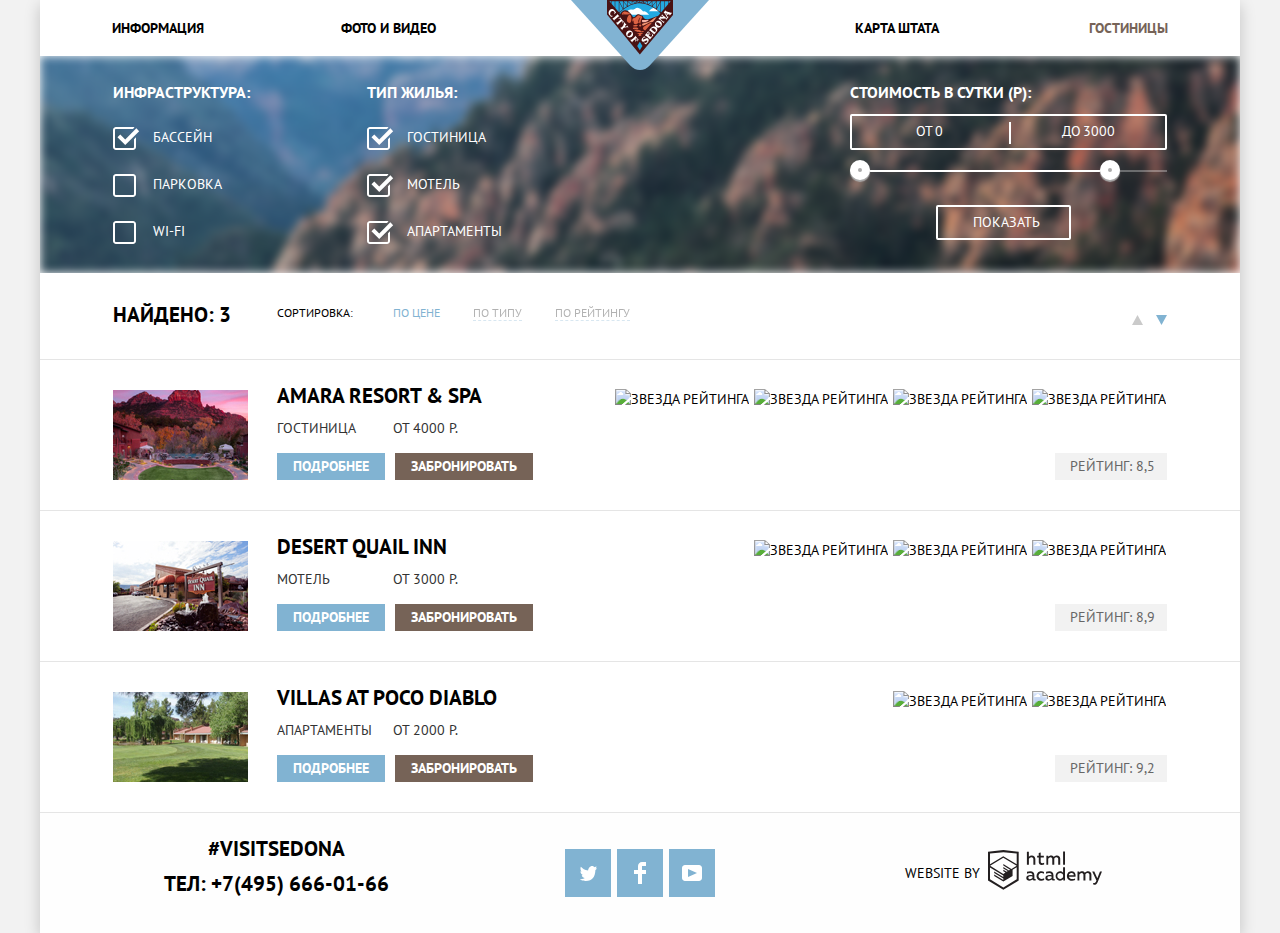
==== commit be1e8dbc: "Внесение правок к защите проекта №1" ====
--- a/hotels.html
+++ b/hotels.html
@@ -79,8 +79,8 @@
                       <div class="scale">
                         <div class="bar" style="width: 80%"></div>
                       </div>
-                      <div class="toggle toggle-min" aria-label="Минимум" style="left: 0"></div>
-                      <div class="toggle toggle-max" aria-label="Максимум" style="left: 250px"></div>
+                      <div class="toggle toggle-min" aria-label="Минимум" tabindex="0" style="left: 0"></div>
+                      <div class="toggle toggle-max" aria-label="Максимум" tabindex="0" style="left: 250px"></div>
                     </div>
                   </div>
                 </fieldset>
@@ -126,8 +126,8 @@
                   <p class="price">от <span>4000</span> р.</p>
                 </div>
                 <div class="hotels-action">
-                  <button class="learn-more-button" type="button">Подробнее</button>
-                  <button class="reservation-button" type="button">Забронировать</button>
+                  <a class="learn-more-button" href="blank.html">Подробнее</a>
+                  <a class="reservation-button" href="blank.html">Забронировать</a>
                 </div>
               </div>
               <div class="rating-container">
@@ -149,8 +149,8 @@
                   <p class="price">от <span>3000</span> р.</p>
                 </div>
                 <div class="hotels-action">
-                  <button class="learn-more-button" type="button">Подробнее</button>
-                  <button class="reservation-button" type="button">Забронировать</button>
+                  <a class="learn-more-button" href="blank.html">Подробнее</a>
+                  <a class="reservation-button" href="blank.html">Забронировать</a>
                 </div>
               </div>
               <div class="rating-container">
@@ -171,8 +171,8 @@
                   <p class="price">от <span>2000</span> р.</p>
                 </div>
                 <div class="hotels-action">
-                  <button class="learn-more-button" type="button">Подробнее</button>
-                  <button class="reservation-button" type="button">Забронировать</button>
+                  <a class="learn-more-button" href="blank.html">Подробнее</a>
+                  <a class="reservation-button" href="blank.html">Забронировать</a>
                 </div>
               </div>
               <div class="rating-container">
--- a/css/style.min.css
+++ b/css/style.min.css
@@ -1 +1 @@
-@keyframes rolldown{0%{opacity:0;transform:translateY(-100%)}to{opacity:1;transform:translateY(0)}}@keyframes rollup{0%{opacity:1;transform:translateY(0)}to{opacity:0;transform:translateY(-100%)}}@keyframes shake{0%,to{transform:translateX(0)}10%,30%,50%,70%,90%{transform:translateX(-10px)}20%,40%,60%,80%{transform:translateX(10px)}}@font-face{font-family:"PT Sans";font-style:normal;font-weight:400;src:local("PT Sans"),local("PTSans"),url(../fonts/ptsans.woff2) format("woff2"),url(../fonts/ptsans.woff) format("woff");font-display:swap}@font-face{font-family:"PT Sans";font-style:normal;font-weight:700;src:local("PT Sans Bold"),local("PTSans-Bold"),url(../fonts/ptsans-bold.woff2) format("woff2"),url(../fonts/ptsans-bold.woff) format("woff");font-display:swap}:root{--basic-black: #000000;--basic-white: #ffffff;--basic-blue: #81B3D2;--basic-grey: #EEEEEE;--basic-brown: #766357;--main-grey: #F2F2F2;--basic-dark-grey: #666666;--special-darker-blue: #669EC0;--special-dark-blue: #5496BD;--special-darker-brown: #604E43;--special-dark-brown: #503E33;--special-white: rgba(255, 255, 255, 0.3);--special-white-footer: rgba(255, 255, 255, 0.9);--special-grey: #E5E5E5;--special-grey-input: #EBEBEB;--special-grey-sort: #CACACA;--special-grey-search: #A9A9A9;--special-grey-toggle: #ABABAB;--main-shadow: rgba(0, 1, 1, 0.2);--shadow: rgba(0, 1, 1, 0.15)}body{min-width:1220px;margin:0;padding:0;font-family:"PT Sans",Arial,sans-serif;font-size:14px;line-height:21px;font-weight:400;color:var(--basic-black);text-transform:uppercase;background-color:var(--main-grey)}.page a{text-decoration:none}img{max-width:100%;height:auto}.page{height:100%}.page-wrapper{width:1200px;min-height:100%;display:grid;grid-template-rows:min-content 1fr min-content;align-content:start;margin:0 auto;box-shadow:0 5px 15px 0 var(--main-shadow)}.visually-hidden{position:absolute;width:1px;height:1px;margin:-1px;border:0;padding:0;white-space:nowrap;clip-path:inset(100%);clip:rect(0 0 0 0);overflow:hidden}.main-header{width:1200px;background-color:var(--basic-white)}.main-navigation{position:relative;font-size:14px;line-height:26px;font-weight:700;color:var(--basic-black);background-color:transparent}.main-header-logo{position:absolute;z-index:3;margin-left:auto;margin-right:auto;left:0;right:0}.main-header-logo,.main-header-logo img{width:138px;height:70px}.site-navigation{display:flex;padding:15px 72px;margin:0;text-align:left;list-style:none}.site-navigation li{flex:1}.menu-second-item{padding-right:70px}.menu-third-item{padding-left:70px;text-align:right}.menu-fourth-item{text-align:right}.copyright-image,.hotels-name,.site-navigation a{color:var(--basic-black)}.copyright-image:hover,.hotels-name:hover,.site-navigation a:hover{color:var(--basic-blue)}.copyright-image:focus,.hotels-name:focus,.site-navigation a:focus{color:var(--basic-blue)}.copyright-image:active,.hotels-name:active,.site-navigation a:active{color:var(--basic-black);opacity:.3}.link-current a{color:var(--basic-brown)}.container{width:1200px;margin:0 auto;background-color:var(--basic-white)}.welcome-wrapper{position:relative;display:flex;flex-direction:column;background-color:var(--basic-blue);background-image:url(../img/shape-background-photo.svg);background-position:top;background-repeat:no-repeat;text-align:center;padding-top:76px;padding-bottom:82px}.welcome-wrapper img{width:456px;height:350px;align-self:center}.welcome-wrapper::after{content:"  ";position:absolute;bottom:-1px;left:auto;width:100%;height:57px;background-image:url(../img/background-shape.svg);background-repeat:no-repeat;background-position:0 0}.reasons-section{background-color:var(--basic-white)}.reasons-list{background-color:var(--basic-grey)}.reasons{text-align:center;padding-top:43px;padding-bottom:52px}.reasons p{max-width:520px;font-size:14px;line-height:26px;margin:0 auto}.reasons h2,.reasons-section h3{max-width:470px;font-size:21px;line-height:26px;font-weight:700;margin:0 auto 43px}.reasons p,.reasons-item p{font-weight:400;padding:0}.reason-number,.reasons-section .reason-number{margin-bottom:23px}.reasons-section h3{max-width:151px;line-height:21px;margin:0 auto 25px}.first-reason,.second-reason{display:flex;margin:0;padding:0}.primary-reason{padding-right:45px;padding-left:45px;color:var(--basic-white);background-color:var(--basic-blue)}.first-reason-image,.second-reason-image{width:800px;background-color:var(--basic-brown);background-image:url(../img/first-reason.jpg);background-position:bottom;background-repeat:no-repeat;background-size:cover}.second-reason-image{background-image:url(../img/second-reason.jpg)}.reasons-item{flex:1;text-align:center;padding-top:47px;padding-bottom:56px}.recommendations-list{display:flex;align-items:baseline;margin:0;padding:0;list-style:none}.reasons-item p,.recommendations-list p{font-size:14px;line-height:21px;margin:0}.recommendations-item{width:400px;text-align:center;padding:55px 50px 84px;display:flex;flex-direction:column;align-items:center}.recommendations-item img{margin-bottom:27px}.living{width:75px;height:72px}.food{width:77px;height:70px}.souvenirs{width:64px;height:77px}.reasons-list{display:flex;margin:0;padding:0;list-style:none}.another-reason{width:400px;padding-right:71px;padding-left:71px}.hotel-search{position:relative;text-align:center;padding-top:56px}.hotel-search h2{max-width:435px;font-size:30px;line-height:24px;font-weight:700;text-align:center;margin:0 auto 32px}.hotel-search p{font-size:14px;line-height:24px;font-weight:400;margin:0 auto 44px}.modal{position:absolute;width:458px;background-color:var(--basic-white);margin-left:auto;margin-right:auto;padding:55px;display:block;left:0;right:0;top:100%;box-shadow:0 7px 15px var(--shadow);z-index:1}.modal-show{display:block;pointer-events:all;animation:rolldown .6s}.modal-close{pointer-events:none;animation:rollup .6s forwards}.modal-error{animation:shake .6s}.date-form-wrapper input[value],.hotel-search-form,.people-number-wrapper input[value]{font-size:14px;line-height:26px;font-weight:700;text-transform:uppercase;color:var(--basic-black);margin:0}.people-number-wrapper input[value]{text-align:center}.date-people-form{width:458px;display:flex;flex-wrap:wrap;align-content:space-between;margin-bottom:54px}.date-form-wrapper input[type=text]{width:325px;height:26px;background-color:var(--main-grey);padding:6px 8px 6px 13px;border:0;outline:0}.date-form-wrapper input[type=text]:hover,.people-number-wrapper input[type=text]:hover{background-color:var(--special-grey-input)}.date-form-wrapper input[type=text]:focus,.people-number-wrapper input[type=text]:focus{background-color:var(--basic-white);outline:2px solid var(--special-grey);outline-offset:-2px}.date-form-wrapper,.people-number{width:100%;display:flex;flex-wrap:nowrap;justify-content:space-between;align-items:center}.adults-label{margin-right:15px}.adults{margin-right:25px}.date-people-form p{position:relative;font-size:14px;line-height:26px;font-weight:700;text-transform:uppercase;color:var(--basic-black);margin:0 0 30px}.calendar{position:absolute;left:430px;width:21px;height:23px;right:0}.people-number-wrapper{position:relative}.people-number-wrapper input[type=text]{width:110px;height:38px;background-color:var(--main-grey);border:0;outline:0}.minus-wrapper,.plus-wrapper{position:absolute;top:0;width:39px}.minus-wrapper{left:0;height:34px;padding-top:4px}.plus-wrapper{right:0;height:30px;padding-top:8px}.minus,.plus{width:12px;height:3px;margin:0 auto}.plus{height:12px}.calendar path,.minus rect,.plus path{fill:var(--special-grey-search)}.calendar:hover path,.minus:hover rect,.plus:hover path{fill:var(--basic-black)}.calendar:focus path,.minus:focus rect,.plus:focus path{fill:var(--basic-black);outline:0}.calendar:focus,.minus:focus,.plus:focus{outline:0}.calendar:active path,.minus:active rect,.plus:active path{fill:var(--basic-blue)}.map{height:594px;background-image:url(../img/map.png);background-color:var(--basic-grey)}.map iframe{width:1200px;height:594px}.modal-button,.reservation-button{font-weight:700;text-align:center;color:var(--basic-white);vertical-align:middle;text-transform:uppercase;background-color:var(--basic-brown);border:0;outline:0}.modal-button{position:relative;width:568px;font-size:21px;line-height:26px;z-index:3;padding:30px 130px}.reservation-button{font-size:14px;line-height:21px}.modal-button:hover,.reservation-button:hover{background-color:var(--special-darker-brown)}.modal-button:focus,.reservation-button:focus{background-color:var(--special-darker-brown);outline:2px solid var(--basic-black);outline-offset:-2px}.modal-button:active,.reservation-button:active{background-color:var(--special-dark-brown);color:var(--special-white)}.learn-more-button,.search-button{font-weight:700;text-align:center;color:var(--basic-white);vertical-align:middle;text-transform:uppercase;background-color:var(--basic-blue);border:0;outline:0}.search-button{width:458px;font-size:21px;line-height:26px;padding:16px 185px}.learn-more-button{font-size:14px;line-height:21px}.learn-more-button:hover,.search-button:hover{background-color:var(--special-darker-blue)}.learn-more-button:focus,.search-button:focus{background-color:var(--special-darker-blue);outline:2px solid var(--basic-black)}.learn-more-button:active,.search-button:active{background-color:var(--special-dark-blue);color:var(--special-white)}.filters-section{position:relative;min-height:217px;overflow:hidden}.filters-wrapper{width:1056px;padding:26px 73px 5px;z-index:1}.background-blur{position:absolute;min-height:217px;width:100%;height:100%;z-index:0;background-color:var(--basic-brown);background-image:url(../img/background-photo.jpg);background-position:bottom;background-repeat:no-repeat;filter:blur(5px)}.filter{display:flex;flex-direction:row}.infrastructure-filter{margin:0 115px 0 0}.hotel-type-filter{margin-right:auto}.filter-item{max-width:140px;padding:0;border:0}.filter-item ul{list-style:none;padding:0;margin:0}.filter-item li{padding-left:40px}.range-filter{width:317px}.filter-item legend{position:relative;font-size:16px;line-height:21px;text-transform:uppercase;font-weight:700;color:var(--basic-white);margin-bottom:24px;z-index:2}.filter-option{margin-bottom:26px}.filter-option label{position:relative;display:block;cursor:pointer;user-select:none}.filter-input-checkbox+label::before{content:"";position:absolute;top:0;left:-40px;width:23px;height:23px;background-image:url(../img/checkbox-off.svg)}.filter-input-checkbox:focus+label::before{outline:2px solid var(--basic-black)}.filter-input-checkbox:checked+label::before{content:"";position:absolute;top:0;left:-40px;width:27px;height:23px;background-image:url(../img/checkbox-on.svg);background-repeat:no-repeat;background-position:0 0}.filter-input-checkbox:disabled+label::before{background-image:url(../img/disabled-checkbox-off.svg)}.filter-input-checkbox:checked:disabled+label::before{background-image:url(../img/disabled-checkbox-on.svg)}.filter-option label,.price-controls label{text-transform:uppercase;font-size:14px;line-height:21px;font-weight:400;color:var(--basic-white)}.filter-item-wrapper{display:flex;flex-direction:column}.price-filter legend{margin-bottom:11px}.price-controls{position:relative;display:flex;width:313px;min-height:30px;border:2px solid var(--basic-white);border-radius:2px;margin:0 0 20px;padding-bottom:2px}.price-controls::after{content:"";position:absolute;width:2px;height:22px;left:157px;top:6px;background-color:var(--basic-white)}.price-controls input{width:50px;max-height:21px;text-align:left;color:var(--basic-white);background-color:transparent;border:0;outline:0;font-family:inherit;font-size:inherit;margin:0}.price-controls label{flex:1;display:flex;justify-content:center;align-items:center}.min-price{padding-left:33px}.max-price{padding-left:15px}.range-controls{position:relative}.range-controls .scale{height:2px;background:var(--special-white);margin-bottom:33px}.range-controls .bar{height:2px;background:var(--basic-white)}.range-controls .toggle,.range-controls .toggle:hover{position:absolute;top:-10px;width:4px;height:4px;padding:0;border:8px solid var(--basic-white);background-color:var(--special-grey-toggle);border-radius:50%;box-shadow:0 2px 1px 0 var(--special-grey-toggle);cursor:pointer}.range-controls .toggle:hover{top:-12px;width:5px;height:5px;border:10px solid var(--basic-white)}.show-button{width:135px;font-size:14px;line-height:21px;font-weight:400;text-align:center;color:var(--basic-white);vertical-align:middle;text-transform:uppercase;background-color:transparent;border:2px solid var(--basic-white);border-radius:2px;outline:0;padding:5px 35px;margin-right:10px;align-self:center}.show-button:hover{color:var(--basic-black);background-color:var(--basic-white)}.show-button:focus{color:var(--basic-black);background-color:var(--basic-white)}.hotels h3{font-size:21px;line-height:26px;font-weight:700}.sort{font-size:12px;line-height:18px;font-weight:400;padding:29px 73px 31px}.sort h3{margin:0 46px 0 0}.sort,.sort-list,.sort-section{display:flex;align-items:flex-start}.sort-section{margin-right:auto;padding-top:2px}.sort-section span{margin-right:40px}.sort-list{list-style:none;padding:0;margin:0}.sort-list li{margin-right:33px}.sort-list a{color:var(--basic-black);opacity:.3;border-bottom:1px dashed var(--basic-blue)}.sort-list a:hover{color:var(--basic-blue);opacity:1;border-bottom:1px dashed}.sort-list a:focus{color:var(--basic-blue);opacity:1;outline:2px solid var(--basic-black)}.sort-list a:active{color:var(--basic-black);opacity:1}.sort-direction-wrapper{padding-top:10px}.sort-direction path{fill:var(--special-grey-sort)}.sort-direction:hover path{fill:var(--basic-black)}.sort-direction:focus path{fill:var(--basic-black)}.current-direction path,.sort-direction:active path{fill:var(--basic-blue)}.sort-current a{color:var(--basic-blue);opacity:1;border:0}.sort-direction{align-self:flex-end}.up{margin-right:10px}.hotels-list{padding:0;margin:0;list-style:none}.hotels-list p{margin:0;padding-bottom:5px}.hotels-list h3{max-width:258px;margin:0}.hotels-item:first-child{border-top:1px solid var(--special-grey)}.hotels-item{display:grid;grid-template-columns:max-content 1fr max-content;padding:23px 73px 30px;border-bottom:1px solid var(--special-grey)}.hotels-image{width:135px;height:90px;margin-right:29px;padding-top:7px}.price-wrapper{max-width:258px;display:flex;flex-wrap:wrap;justify-content:space-between}.price{width:142px}.hotels-action{width:256px;display:flex;justify-content:space-between}.hotels-action button{padding:3px 16px}.hotels-description,.rating-container{display:flex;flex-direction:column;justify-content:space-between}.hotels-description{max-width:258px}.rating-container{align-items:flex-end;padding-top:6px}.rating-container img{width:18px;height:17px;margin-right:1px}.rating-container:last-child{margin-right:0}.rating{padding:3px 12px 3px 15px;color:var(--basic-dark-grey);background-color:var(--main-grey)}.main-footer{width:1054px;display:grid;grid-template-columns:1fr 1fr 1fr;margin:0 auto;padding:0 73px;color:var(--basic-black);background-color:var(--special-white-footer);z-index:1}.main-page-footer{margin-top:-120px}.footer-contacts{padding-top:25px}.footer-contacts h3,.footer-contacts p{font-size:21px;line-height:26px;font-weight:700;text-align:center}.footer-contacts h3{margin:0 0 9px}.footer-contacts p{margin:0}.footer-contacts a{color:var(--basic-black);text-decoration:none}.footer-social{padding:36px 125px}.social-list{display:flex;flex-wrap:wrap;justify-content:space-between;width:150px;margin:0;padding:0;list-style:none}.social-button{display:flex;align-items:center;justify-content:center;width:46px;height:48px;background-color:var(--basic-blue);color:inherit}.social-button:focus,.social-button:hover{background-color:var(--special-darker-blue)}.social-button:active{background-color:var(--special-dark-blue)}.social-button:active path{fill:var(--special-white)}.footer-copyright{font-size:14px;line-height:26px;font-weight:400;align-self:center}.footer-copyright p{display:flex;justify-content:center;align-items:center;margin:0}.footer-copyright span{margin-right:8px}.footer-copyright,.footer-copyright-link path{color:var(--basic-black)}.footer-copyright-link:focus path,.footer-copyright-link:hover path{fill:var(--basic-blue)}.footer-copyright-link:active path{fill:var(--basic-black);opacity:.3}
+@keyframes rolldown{0%{opacity:0;transform:translateY(-100%)}to{opacity:1;transform:translateY(0)}}@keyframes rollup{0%{opacity:1;transform:translateY(0)}to{opacity:0;transform:translateY(-100%)}}@keyframes shake{0%,to{transform:translateX(0)}10%,30%,50%,70%,90%{transform:translateX(-10px)}20%,40%,60%,80%{transform:translateX(10px)}}@font-face{font-family:"PT Sans";font-style:normal;font-weight:400;src:local("PT Sans"),local("PTSans"),url(../fonts/ptsans.woff2) format("woff2"),url(../fonts/ptsans.woff) format("woff");font-display:swap}@font-face{font-family:"PT Sans";font-style:normal;font-weight:700;src:local("PT Sans Bold"),local("PTSans-Bold"),url(../fonts/ptsans-bold.woff2) format("woff2"),url(../fonts/ptsans-bold.woff) format("woff");font-display:swap}:root{--main-grey: #F2F2F2;--basic-black: #000000;--basic-white: #ffffff;--basic-blue: #81B3D2;--basic-grey: #EEEEEE;--basic-brown: #766357;--basic-dark-grey: #666666;--basic-text-grey: #333333;--special-light-blue: #C2D3FF;--special-darker-blue: #669EC0;--special-dark-blue: #5496BD;--special-darker-brown: #604E43;--special-dark-brown: #503E33;--special-white: rgba(255, 255, 255, 0.3);--special-white-footer: rgba(255, 255, 255, 0.9);--special-grey: #E5E5E5;--special-grey-input: #EBEBEB;--special-grey-sort: #CACACA;--special-grey-search: #A9A9A9;--special-grey-toggle: #ABABAB;--special-grey-logo: #231F20;--main-shadow: rgba(0, 1, 1, 0.2);--shadow: rgba(0, 1, 1, 0.15)}body{min-width:1200px;margin:0;padding:0;font-family:"PT Sans",Arial,sans-serif;font-size:14px;line-height:21px;font-weight:400;color:var(--basic-black);text-transform:uppercase;background-color:var(--main-grey)}.page a{text-decoration:none}img{max-width:100%;height:auto}.page{height:100%}.page-wrapper{width:1200px;min-height:100%;display:grid;grid-template-rows:min-content 1fr min-content;align-content:start;margin:0 auto;box-shadow:0 5px 15px 0 var(--main-shadow)}.visually-hidden{position:absolute;width:1px;height:1px;margin:-1px;border:0;padding:0;white-space:nowrap;clip-path:inset(100%);clip:rect(0 0 0 0);overflow:hidden}.main-header{width:1200px;background-color:var(--basic-white)}.main-navigation{position:relative;font-size:14px;line-height:26px;font-weight:700;color:var(--basic-black);background-color:transparent}.main-header-logo{position:absolute;z-index:3;margin-left:auto;margin-right:auto;left:0;right:0}.main-header-logo,.main-header-logo img{width:138px;height:70px}.site-navigation{display:flex;padding:15px 2px;margin:0;text-align:left;list-style:none}.site-navigation li{flex:1}.menu-fourth-item,.menu-second-item{padding-right:70px}.menu-first-item,.menu-third-item{padding-left:70px}.menu-fourth-item,.menu-third-item{text-align:right}.copyright-image,.hotels-name,.site-navigation a{color:var(--basic-black)}.copyright-image:hover,.hotels-name:hover,.site-navigation a:hover{color:var(--basic-blue)}.copyright-image:focus,.hotels-name:focus,.site-navigation a:focus{color:var(--basic-blue)}.copyright-image:active,.hotels-name:active,.site-navigation a:active{color:var(--basic-black);opacity:.3}.link-current a{color:var(--basic-brown)}.container{width:1200px;margin:0 auto;background-color:var(--basic-white)}.welcome-wrapper{position:relative;display:flex;flex-direction:column;background-color:var(--special-light-blue);background-image:url(../img/background-photo.jpg);background-position:top;background-repeat:no-repeat;text-align:center;padding-top:76px;padding-bottom:82px}.welcome-wrapper img{width:456px;height:350px;align-self:center}.welcome-wrapper::after{content:"  ";position:absolute;bottom:-1px;left:auto;width:100%;height:57px;background-image:url(../img/background-shape.svg);background-repeat:no-repeat;background-position:0 0}.reasons-section{background-color:var(--basic-white)}.reasons-list{background-color:var(--basic-grey)}.reasons{text-align:center;padding-top:43px;padding-bottom:52px}.reasons p{max-width:520px;font-size:14px;line-height:26px;color:var(--basic-text-grey);margin:0 auto}.reasons h2,.reasons-section h3{max-width:470px;font-size:21px;line-height:26px;font-weight:700;margin:0 auto 43px}.reasons p,.reasons-item p{font-weight:400;padding:0}.reason-number,.reasons-section .reason-number{margin-bottom:23px}.reasons-section h3{max-width:151px;line-height:21px;margin:0 auto 25px}.first-reason,.second-reason{display:flex;margin:0;padding:0}.primary-reason{padding-right:45px;padding-left:45px;color:var(--basic-white);background-color:var(--basic-blue)}.first-reason-image,.second-reason-image{width:800px;background-color:var(--basic-brown);background-image:url(../img/first-reason.jpg);background-position:bottom;background-repeat:no-repeat;background-size:cover}.second-reason-image{background-image:url(../img/second-reason.jpg)}.reasons-item{flex:1;text-align:center;padding-top:47px;padding-bottom:56px}.recommendations-list{display:flex;align-items:baseline;margin:0;padding:0;list-style:none}.reasons-item p,.recommendations-list p{font-size:14px;line-height:21px;margin:0}.recommendations-item{width:400px;text-align:center;padding:55px 50px 84px;display:flex;flex-direction:column;align-items:center}.recommendations-item img{margin-bottom:27px}.living{width:75px;height:72px}.food{width:77px;height:70px}.souvenirs{width:64px;height:77px}.reasons-list{display:flex;margin:0;padding:0;list-style:none}.another-reason{width:400px;padding-right:71px;padding-left:71px}.another-reason p,.recommendations-list p{color:var(--basic-text-grey)}.hotel-search{position:relative;text-align:center;padding-top:56px}.hotel-search h2{max-width:435px;font-size:30px;line-height:24px;font-weight:700;text-align:center;margin:0 auto 32px}.hotel-search p{font-size:14px;line-height:24px;font-weight:400;margin:0 auto 44px}.modal{position:absolute;width:458px;background-color:var(--basic-white);margin-left:auto;margin-right:auto;padding:55px;display:block;left:0;right:0;top:100%;box-shadow:0 7px 15px var(--shadow);z-index:1}.modal-show{display:block;pointer-events:all;animation:rolldown .6s}.modal-close{pointer-events:none;animation:rollup .6s forwards}.modal-error{animation:shake .6s}.date-form-wrapper input[value],.hotel-search-form,.people-number-wrapper input[value]{font-size:14px;line-height:26px;font-weight:700;text-transform:uppercase;color:var(--basic-black);margin:0}.people-number-wrapper input[value]{text-align:center}.date-people-form{width:458px;display:flex;flex-wrap:wrap;align-content:space-between;margin-bottom:54px}.date-form-wrapper input[type=text]{width:325px;height:26px;background-color:var(--main-grey);padding:6px 8px 6px 13px;border:0;outline:0}.date-form-wrapper input[type=text]:hover,.people-number-wrapper input[type=text]:hover{background-color:var(--special-grey-input)}.date-form-wrapper input[type=text]:focus,.people-number-wrapper input[type=text]:focus{background-color:var(--basic-white);outline:2px solid var(--special-grey);outline-offset:-2px}.date-form-wrapper,.people-number{width:100%;display:flex;flex-wrap:nowrap;justify-content:space-between;align-items:center}.adults-label{margin-right:15px}.adults{margin-right:25px}.date-people-form p{position:relative;font-size:14px;line-height:26px;font-weight:700;text-transform:uppercase;color:var(--basic-black);margin:0 0 29px}.calendar-button{position:absolute;left:430px;width:21px;height:23px;background-color:transparent;right:0;padding:0;border:0}.people-number-wrapper{position:relative}.people-number-wrapper input[type=text]{width:110px;height:38px;background-color:var(--main-grey);border:0;outline:0}.minus-wrapper,.plus-wrapper{position:absolute;top:0;width:39px}.minus-wrapper{left:0;height:34px;padding-top:4px}.plus-wrapper{right:0;height:30px;padding-top:8px}.minus,.plus{width:12px;height:3px;margin:0 auto}.plus{height:12px}.calendar path,.minus rect,.plus path{fill:var(--special-grey-search)}.calendar:hover path,.minus:hover rect,.plus:hover path{fill:var(--basic-black)}.calendar:focus path,.minus:focus rect,.plus:focus path{fill:var(--basic-black);outline:0}.calendar:focus,.minus:focus,.plus:focus{outline:0}.calendar:active path,.minus:active rect,.plus:active path{fill:var(--basic-blue)}.map{height:594px;background-image:url(../img/map.png);background-color:var(--basic-grey)}.map iframe{width:1200px;height:594px}.modal-button,.reservation-button{font-weight:700;text-align:center;color:var(--basic-white);vertical-align:middle;text-transform:uppercase;background-color:var(--basic-brown);border:0;outline:0}.modal-button{position:relative;width:568px;font-size:21px;line-height:26px;z-index:3;padding:30px 130px}.reservation-button{font-size:14px;line-height:21px}.modal-button:hover,.reservation-button:hover{background-color:var(--special-darker-brown)}.modal-button:focus,.reservation-button:focus{background-color:var(--special-darker-brown);outline:2px solid var(--basic-black);outline-offset:-2px}.modal-button:active,.reservation-button:active{background-color:var(--special-dark-brown);color:var(--special-white)}.learn-more-button,.search-button{font-weight:700;text-align:center;color:var(--basic-white);vertical-align:middle;text-transform:uppercase;background-color:var(--basic-blue);border:0;outline:0}.search-button{width:458px;font-size:21px;line-height:26px;padding:16px 185px}.learn-more-button{font-size:14px;line-height:21px}.learn-more-button:hover,.search-button:hover{background-color:var(--special-darker-blue)}.learn-more-button:focus,.search-button:focus{background-color:var(--special-darker-blue);outline:2px solid var(--basic-black)}.learn-more-button:active,.search-button:active{background-color:var(--special-dark-blue);color:var(--special-white)}.filters-section{position:relative;min-height:217px;overflow:hidden}.filters-wrapper{width:1056px;padding:26px 73px 5px;z-index:1}.background-blur{position:absolute;min-height:217px;width:100%;height:100%;z-index:0;background-color:var(--basic-brown);background-image:url(../img/background-photo.jpg);background-position:bottom;background-repeat:no-repeat;filter:blur(5px)}.filter{display:flex;flex-direction:row}.infrastructure-filter{margin:0 115px 0 0}.hotel-type-filter{margin-right:auto}.filter-item{max-width:140px;padding:0;border:0}.filter-item ul{list-style:none;padding:0;margin:0}.filter-item li{padding-left:40px}.range-filter{width:317px}.filter-item legend{position:relative;font-size:16px;line-height:21px;text-transform:uppercase;font-weight:700;color:var(--basic-white);margin-bottom:24px;z-index:2}.filter-option{margin-bottom:26px}.filter-option label{position:relative;display:block;cursor:pointer;user-select:none}.filter-input-checkbox+label::before{content:"";position:absolute;top:0;left:-40px;width:23px;height:23px;background-image:url(../img/checkbox-off.svg)}.filter-input-checkbox:focus+label::before{outline:2px solid var(--basic-black)}.filter-input-checkbox:checked+label::before{content:"";position:absolute;top:0;left:-40px;width:27px;height:23px;background-image:url(../img/checkbox-on.svg);background-repeat:no-repeat;background-position:0 0}.filter-input-checkbox:disabled+label::before{background-image:url(../img/disabled-checkbox-off.svg)}.filter-input-checkbox:checked:disabled+label::before{background-image:url(../img/disabled-checkbox-on.svg)}.filter-option label,.price-controls label{text-transform:uppercase;font-size:14px;line-height:21px;font-weight:400;color:var(--basic-white)}.filter-item-wrapper{display:flex;flex-direction:column}.price-filter legend{margin-bottom:11px}.price-controls{position:relative;display:flex;width:313px;min-height:30px;border:2px solid var(--basic-white);border-radius:2px;margin:0 0 20px;padding-bottom:2px}.price-controls::after{content:"";position:absolute;width:2px;height:22px;left:157px;top:6px;background-color:var(--basic-white)}.price-controls input{width:50px;max-height:21px;line-height:21px;text-align:left;color:var(--basic-white);background-color:transparent;border:0;outline:0;font-family:inherit;font-size:inherit;margin:0}.price-controls label{flex:1;display:flex;justify-content:center;align-items:center}.min-price{padding-left:33px}.max-price{padding-left:15px}.range-controls{position:relative}.range-controls .scale{height:2px;background:var(--special-white);margin-bottom:33px}.range-controls .bar{height:2px;background:var(--basic-white)}.range-controls .toggle,.range-controls .toggle:hover{position:absolute;top:-10px;width:4px;height:4px;padding:0;border:8px solid var(--basic-white);background-color:var(--special-grey-toggle);border-radius:50%;box-shadow:0 2px 1px 0 var(--special-grey-toggle);cursor:pointer}.range-controls .toggle:hover{top:-12px;width:5px;height:5px;border:10px solid var(--basic-white)}.show-button{width:135px;font-size:14px;line-height:21px;font-weight:400;text-align:center;color:var(--basic-white);vertical-align:middle;text-transform:uppercase;background-color:transparent;border:2px solid var(--basic-white);border-radius:2px;outline:0;padding:5px 35px;margin-right:10px;align-self:center;z-index:2}.show-button:hover{color:var(--basic-black);background-color:var(--basic-white)}.show-button:focus{color:var(--basic-black);background-color:var(--basic-white)}.hotels h3{font-size:21px;line-height:26px;font-weight:700}.sort{font-size:12px;line-height:18px;font-weight:400;padding:29px 73px}.sort h3{margin:0 46px 0 0}.sort,.sort-list,.sort-section{display:flex;align-items:flex-start}.sort-section{margin-right:auto;padding-top:2px}.sort-section span{margin-right:40px}.sort-list{list-style:none;padding:0;margin:0}.sort-list li{margin-right:33px}.sort-list a{color:var(--basic-black);opacity:.3;border-bottom:1px dashed var(--basic-blue)}.sort-list a:hover{color:var(--basic-blue);opacity:1;border-bottom:1px dashed}.sort-list a:focus{color:var(--basic-blue);opacity:1;outline:2px solid var(--basic-black)}.sort-list a:active{color:var(--basic-black);opacity:1}.sort-direction-wrapper{padding-top:10px}.sort-direction path{fill:var(--special-grey-sort)}.sort-direction:hover path{fill:var(--basic-black)}.sort-direction:focus path{fill:var(--basic-black)}.current-direction path,.sort-direction:active path{fill:var(--basic-blue)}.sort-current a{color:var(--basic-blue);opacity:1;border:0}.sort-direction{align-self:flex-end}.up{margin-right:10px}.hotels-list{padding:0;margin:0;list-style:none}.price-wrapper p{color:var(--basic-text-grey);margin:0;padding-bottom:5px}.hotels-list h3{max-width:258px;margin:0}.hotels-item:first-child{border-top:1px solid var(--special-grey)}.hotels-item{display:grid;grid-template-columns:max-content 1fr max-content;padding:23px 73px 30px;border-bottom:1px solid var(--special-grey)}.hotels-image{width:135px;height:90px;margin-right:29px;padding-top:7px}.price-wrapper{max-width:258px;display:flex;flex-wrap:wrap;justify-content:space-between}.price{width:142px}.hotels-action{width:256px;display:flex;justify-content:space-between}.hotels-action a{padding:3px 16px}.hotels-description,.rating-container{display:flex;flex-direction:column;justify-content:space-between}.hotels-description{max-width:258px}.rating-container{align-items:flex-end;padding-top:6px}.rating-container img{width:18px;height:17px;margin-right:1px}.rating-container:last-child{margin-right:0}.rating{color:var(--basic-dark-grey);margin:0;padding:3px 12px 3px 15px;background-color:var(--main-grey)}.main-footer{width:1054px;display:grid;grid-template-columns:1fr 1fr 1fr;margin:0 auto;padding:0 73px;color:var(--basic-black);background-color:var(--special-white-footer);z-index:1}.main-page-footer{margin-top:-120px}.footer-contacts{padding-top:23px}.footer-contacts h3,.footer-contacts p{font-size:21px;line-height:26px;font-weight:700;text-align:center}.footer-contacts h3{margin:0 0 9px}.footer-contacts p{margin:0}.footer-contacts a{color:var(--basic-black);text-decoration:none}.footer-social{padding:36px 125px}.social-list{display:flex;flex-wrap:wrap;justify-content:space-between;width:150px;margin:0;padding:0;list-style:none}.social-button{display:flex;align-items:center;justify-content:center;width:46px;height:48px;background-color:var(--basic-blue);color:inherit}.social-button:focus,.social-button:hover{background-color:var(--special-darker-blue)}.social-button:active{background-color:var(--special-dark-blue)}.social-button:active path{fill:var(--special-white)}.footer-copyright{font-size:14px;line-height:26px;font-weight:400;align-self:center;color:var(--basic-black)}.footer-copyright p{display:flex;justify-content:center;align-items:center;margin:0}.footer-copyright span{margin-right:8px}.footer-copyright-link path{color:var(--special-grey-logo)}.footer-copyright-link:focus path,.footer-copyright-link:hover path{fill:var(--basic-blue)}.footer-copyright-link:active path{fill:var(--basic-black);opacity:.3}
